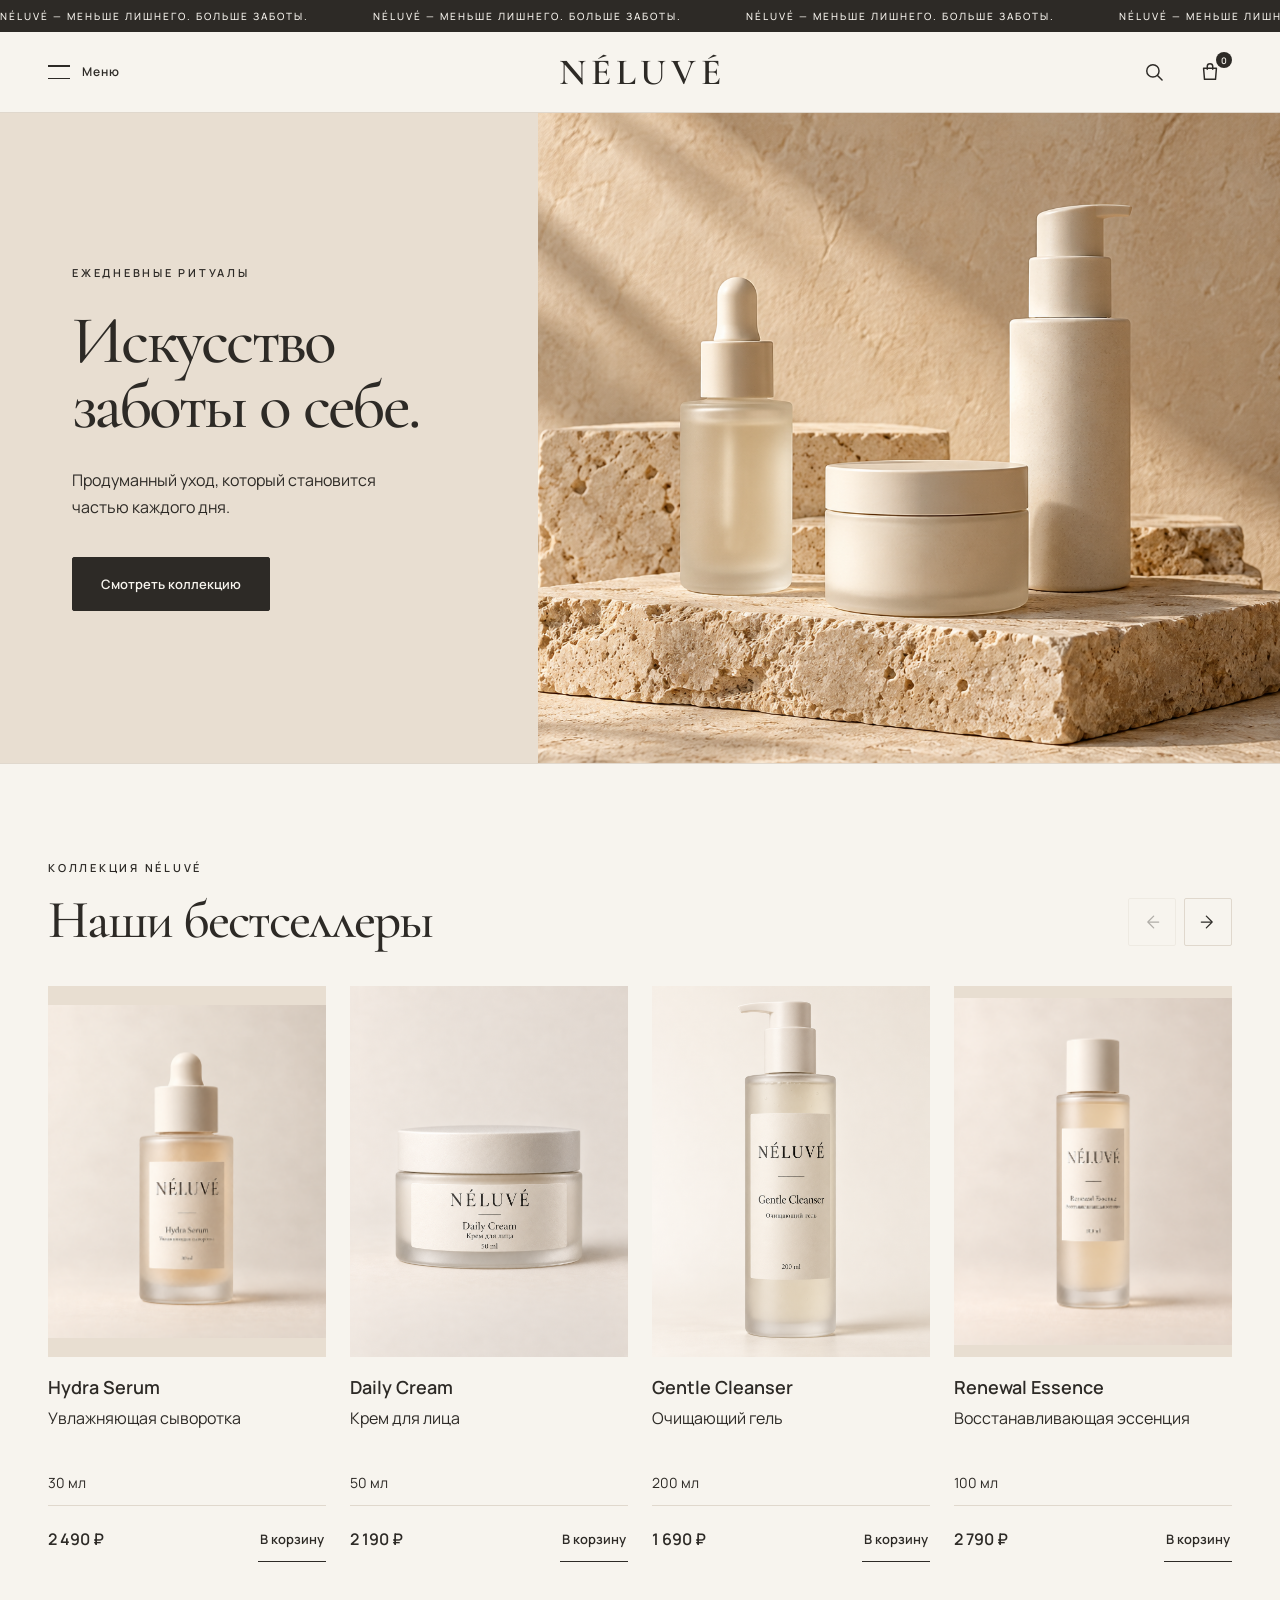
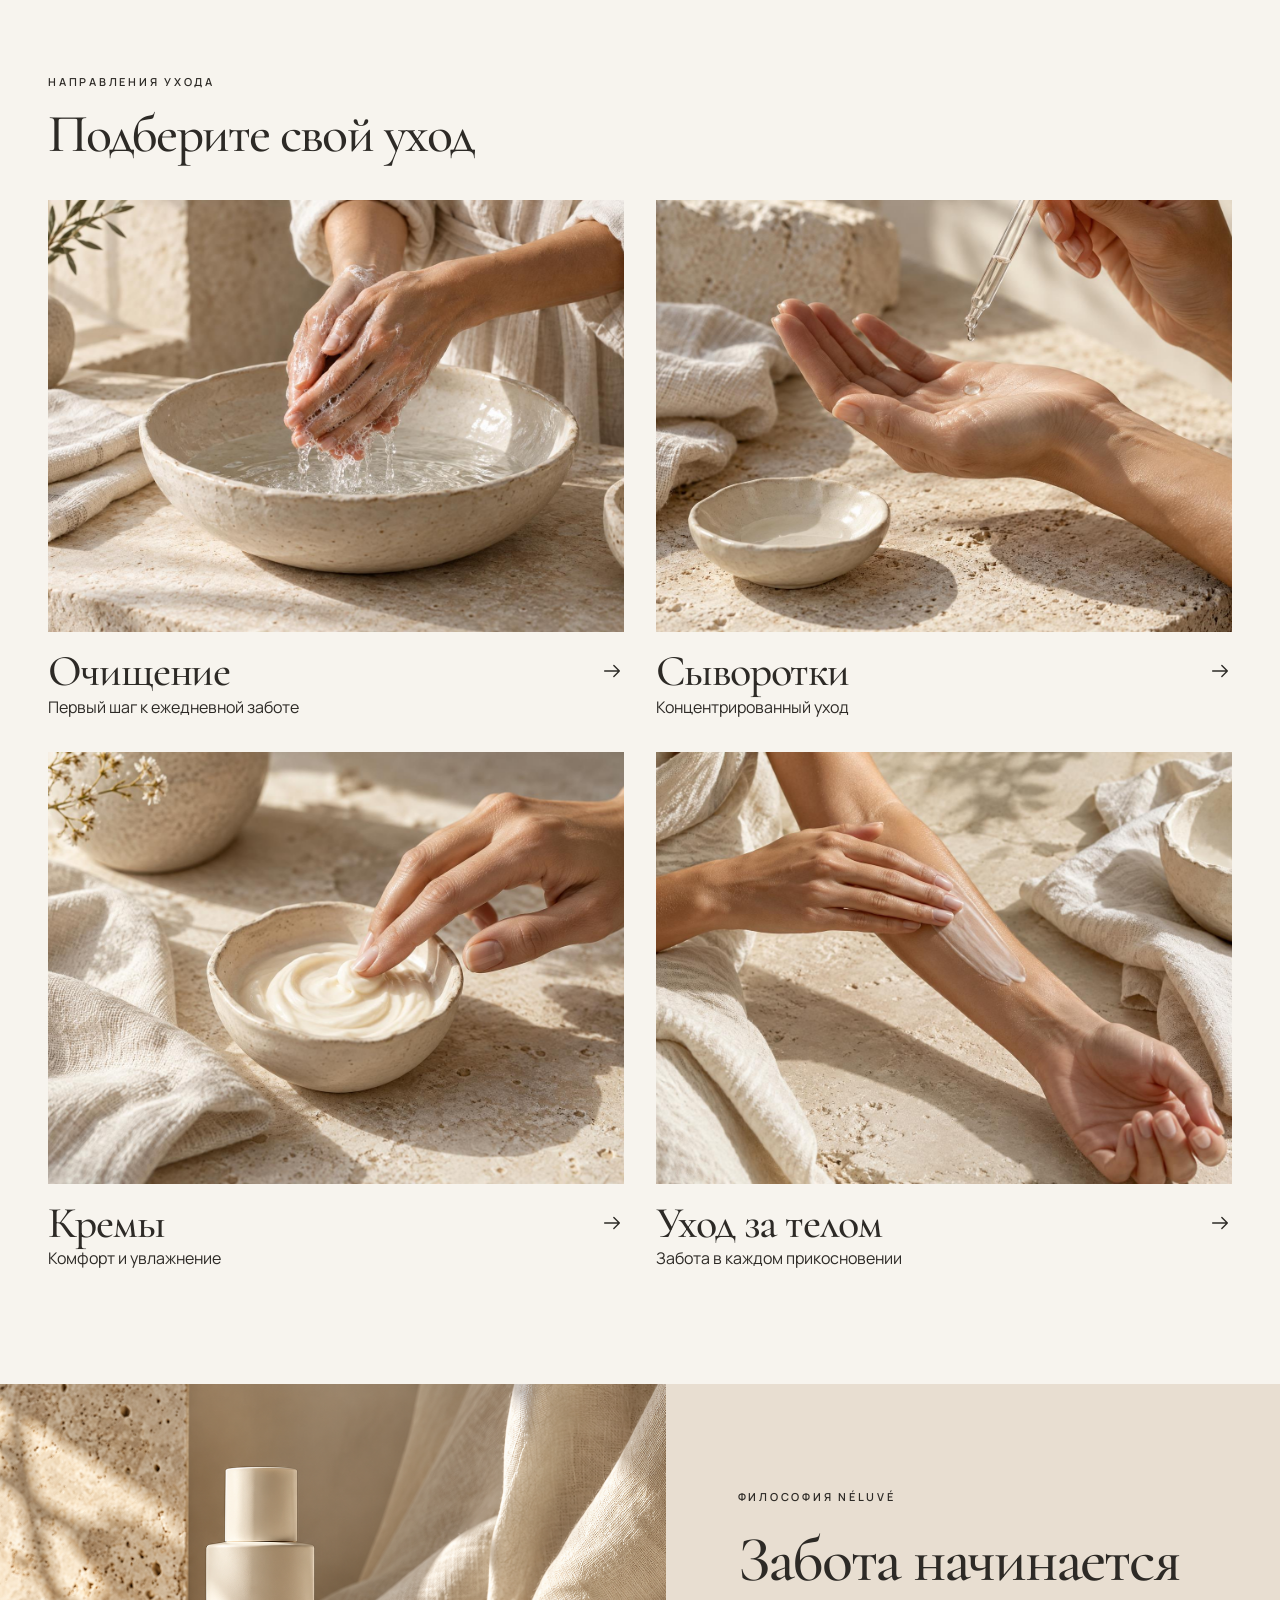
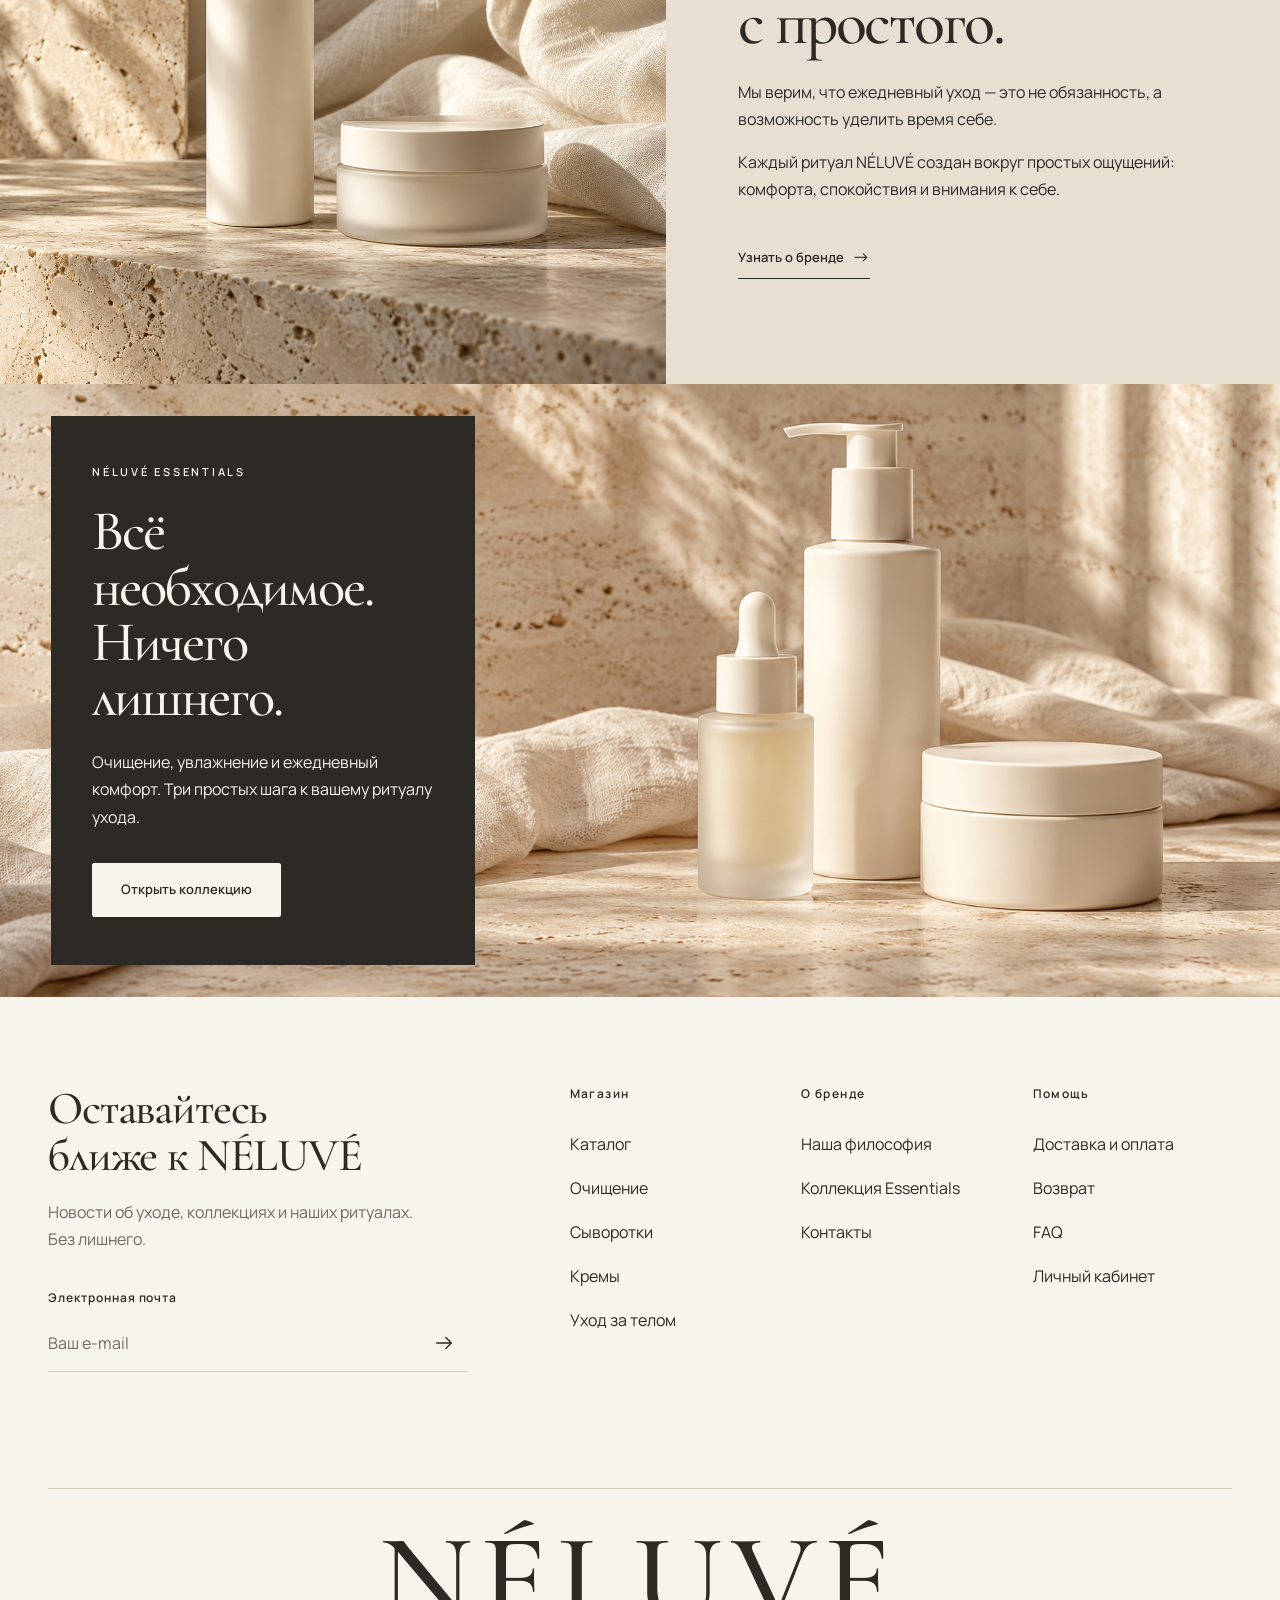
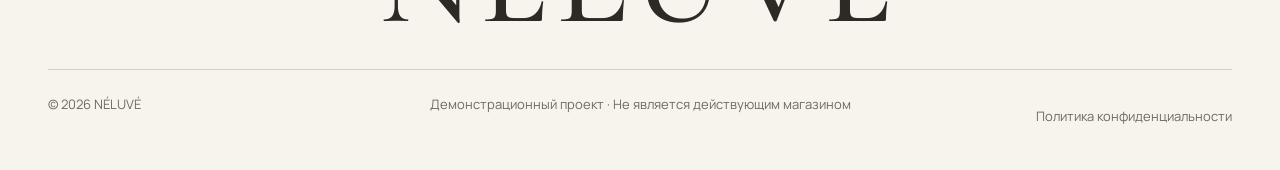
==== index.html @ e054646c "Add files via upload" ====
<!doctype html>
<html lang="ru">
<head>
  <meta charset="utf-8">
  <meta name="viewport" content="width=device-width, initial-scale=1">
  <meta name="theme-color" content="#F7F4EE">
  <meta name="description" content="NÉLUVÉ — продуманный уход для ежедневных ритуалов заботы о себе.">
  <title>NÉLUVÉ — Искусство заботы о себе</title>
  <link rel="preload" href="assets/fonts/cormorant-500.ttf" as="font" type="font/ttf" crossorigin>
  <link rel="preload" href="assets/fonts/manrope-400.ttf" as="font" type="font/ttf" crossorigin>
  <style>
    /* OD-LAYOUT-PRIMITIVES v1 — structure only: display, flex/grid, overflow, wrapping, ratio.
       Put this @layer first; product CSS outside the layer always wins. */
    @layer od-layout {
      :where(.od-stack,.od-row,.od-row-top,.od-cluster,.od-grid,.od-field,.od-stat,.od-cell,.od-tile) > :where(*) { min-width: 0; }

      /* containers */
      .od-stack   { display: flex; flex-direction: column; gap: var(--od-gap, 8px); }
      .od-row     { display: flex; align-items: center; gap: var(--od-gap, 8px); }
      .od-row-top { display: flex; align-items: flex-start; gap: var(--od-gap, 8px); }
      .od-cluster { display: flex; flex-wrap: wrap; align-items: center; gap: var(--od-gap, 8px); }
      .od-fill    { flex: 1 1 0; min-width: 0; }
      .od-fixed   { flex: none; }
      .od-grid    { display: grid; gap: var(--od-gap, 12px); grid-template-columns: repeat(var(--od-cols, 3), minmax(0, 1fr)); }

      /* stacked information: each piece is its own line — never sibling inline spans */
      .od-stat, .od-field, .od-cell { display: grid; gap: var(--od-gap, 2px); }
      :where(.od-stat,.od-field,.od-cell) > :where(*) { display: block; }
      .od-tile { display: grid; grid-template-rows: auto 1fr; }
      :where(.od-tile) > :where(*) { display: block; }

      /* media keeps its intrinsic ratio by default; never a distorted or cropped
         cover by accident. height:auto lets the ratio win over an <img height="…">
         attribute. Cropping to a uniform box is an explicit opt-in: set --od-ratio
         AND add .od-media-cover together (per the core rule, only where a crop is
         deliberate — tile thumbs, decorative fills — never on full-frame content). */
      .od-media { display: block; width: 100%; height: auto; aspect-ratio: var(--od-ratio, auto); }
      .od-media-cover { object-fit: cover; }

      /* data text only — authored copy is rewritten to its budget instead */
      .od-truncate { display: block; max-width: 100%; overflow: hidden; white-space: nowrap; text-overflow: ellipsis; }
      .od-clamp-2, .od-clamp-3 { display: -webkit-box; -webkit-box-orient: vertical; overflow: hidden; overflow-wrap: anywhere; }
      .od-clamp-2 { -webkit-line-clamp: 2; }
      .od-clamp-3 { -webkit-line-clamp: 3; }
      .od-lines-2 { min-height: calc(2 * 1.4em); }
      .od-nowrap  { white-space: nowrap; }
      .od-keep    { word-break: keep-all; overflow-wrap: anywhere; }

      /* screen skeleton (optional): bars take their own space, the middle scrolls */
      .od-screen { display: grid; grid-template-rows: auto minmax(0, 1fr) auto; height: 100%; }
      .od-scroll { overflow-y: auto; overscroll-behavior: contain; min-height: 0; }

      /* horizontal rail: the next item peeks at the edge */
      .od-rail { display: flex; gap: var(--od-gap, 8px); overflow-x: auto; scroll-snap-type: x proximity; scrollbar-width: none;
                 padding-inline: var(--od-rail-pad, 16px); scroll-padding-inline: var(--od-rail-pad, 16px); }
      .od-rail::-webkit-scrollbar { display: none; }
      :where(.od-rail) > :where(*) { flex: none; scroll-snap-align: start; }
      :where(.od-rail) > :where(:last-child) { margin-inline-end: var(--od-rail-pad, 16px); }

      .od-spacer { flex: none; visibility: hidden; pointer-events: none; }
      .od-touch  { min-width: 44px; min-height: 44px; }
    }
    /* /OD-LAYOUT-PRIMITIVES v1 */
  </style>
  <link rel="stylesheet" href="styles.css">
  <script src="products.js" defer></script>
  <script src="app.js" defer></script>
</head>
<body>
  <!-- Announcement bar -->
  <div class="announcement" role="note" aria-label="NÉLUVÉ — МЕНЬШЕ ЛИШНЕГО. БОЛЬШЕ ЗАБОТЫ.">
    <div class="announcement__track" aria-hidden="true">
      <div class="announcement__group">
        <span>NÉLUVÉ — МЕНЬШЕ ЛИШНЕГО. БОЛЬШЕ ЗАБОТЫ.</span>
        <span>NÉLUVÉ — МЕНЬШЕ ЛИШНЕГО. БОЛЬШЕ ЗАБОТЫ.</span>
        <span>NÉLUVÉ — МЕНЬШЕ ЛИШНЕГО. БОЛЬШЕ ЗАБОТЫ.</span>
        <span>NÉLUVÉ — МЕНЬШЕ ЛИШНЕГО. БОЛЬШЕ ЗАБОТЫ.</span>
        <span>NÉLUVÉ — МЕНЬШЕ ЛИШНЕГО. БОЛЬШЕ ЗАБОТЫ.</span>
      </div>
      <div class="announcement__group">
        <span>NÉLUVÉ — МЕНЬШЕ ЛИШНЕГО. БОЛЬШЕ ЗАБОТЫ.</span>
        <span>NÉLUVÉ — МЕНЬШЕ ЛИШНЕГО. БОЛЬШЕ ЗАБОТЫ.</span>
        <span>NÉLUVÉ — МЕНЬШЕ ЛИШНЕГО. БОЛЬШЕ ЗАБОТЫ.</span>
        <span>NÉLUVÉ — МЕНЬШЕ ЛИШНЕГО. БОЛЬШЕ ЗАБОТЫ.</span>
        <span>NÉLUVÉ — МЕНЬШЕ ЛИШНЕГО. БОЛЬШЕ ЗАБОТЫ.</span>
      </div>
    </div>
  </div>

  <!-- Separate sticky header -->
  <header class="site-header" id="site-header">
    <div class="site-header__inner">
      <div class="site-header__left">
        <button class="icon-button menu-trigger od-touch" id="menu-button" type="button" aria-label="Открыть меню" aria-expanded="false" aria-controls="menu-drawer">
          <span class="menu-trigger__lines" aria-hidden="true"></span>
          <span class="menu-trigger__label">Меню</span>
        </button>
      </div>
      <a class="wordmark" href="#top" aria-label="NÉLUVÉ — на главную">NÉLUVÉ</a>
      <div class="site-header__right">
        <button class="icon-button od-touch" id="search-button" type="button" aria-label="Открыть поиск" aria-expanded="false" aria-controls="search-panel">
          <svg viewBox="0 0 24 24" aria-hidden="true"><circle cx="10.8" cy="10.8" r="6.7"></circle><path d="m15.8 15.8 5 5"></path></svg>
        </button>
        <button class="icon-button od-touch" id="cart-button" type="button" aria-label="Корзина, 0 товаров">
          <svg viewBox="0 0 24 24" aria-hidden="true"><path d="M5 8h14l-1 12H6L5 8Z"></path><path d="M9 9V6a3 3 0 0 1 6 0v3"></path></svg>
          <span class="cart-count" aria-hidden="true">0</span>
        </button>
      </div>
    </div>

    <!-- Search input state -->
    <div class="search-panel" id="search-panel" hidden>
      <div class="search-panel__inner">
        <div class="search-panel__top">
          <label class="search-panel__label" for="search-input">Поиск по уходу</label>
          <button class="icon-button od-touch" id="search-close" type="button" aria-label="Закрыть поиск">
            <svg viewBox="0 0 24 24" aria-hidden="true"><path d="M5 5 19 19M19 5 5 19"></path></svg>
          </button>
        </div>
        <form class="search-panel__form" id="search-form" role="search">
          <input class="search-panel__input" id="search-input" name="s" type="search" autocomplete="off" placeholder="Например, сыворотка">
          <button class="search-panel__submit" type="submit">Искать</button>
        </form>
        <p class="search-panel__feedback" id="search-feedback" role="status" aria-live="polite"></p>
      </div>
    </div>
  </header>

  <!-- Slide-in navigation drawer -->
  <div class="drawer-backdrop" id="drawer-backdrop" hidden></div>
  <aside class="drawer" id="menu-drawer" role="dialog" aria-modal="true" aria-label="Меню NÉLUVÉ" hidden>
    <div class="drawer__top">
      <span class="drawer__caption">Меню</span>
      <button class="icon-button od-touch" id="drawer-close" type="button" aria-label="Закрыть меню">
        <svg viewBox="0 0 24 24" aria-hidden="true"><path d="M5 5 19 19M19 5 5 19"></path></svg>
      </button>
    </div>
    <div class="drawer__body">
      <nav class="drawer__primary" aria-label="Основная навигация">
        <details class="drawer__group" open>
          <summary class="drawer__summary">Каталог
            <svg class="drawer__chevron" viewBox="0 0 24 24" aria-hidden="true"><path d="m5 9 7 7 7-7"></path></svg>
          </summary>
          <div class="drawer__categories">
            <a class="drawer__category" href="shop.html?category=cleansing">Очищение</a>
            <a class="drawer__category" href="shop.html?category=serums">Сыворотки</a>
            <a class="drawer__category" href="shop.html?category=creams">Кремы</a>
            <a class="drawer__category" href="shop.html?category=body">Уход за телом</a>
          </div>
        </details>
        <a class="drawer__main-link" href="about.html">О бренде</a>
      </nav>
      <nav class="drawer__secondary" aria-label="Дополнительная навигация">
        <a href="delivery.html">Доставка и оплата</a>
        <a href="contact.html">Контакты</a>
        <a href="account/" data-future-link data-note="Личный кабинет появится в следующей версии сайта.">Личный кабинет</a>
      </nav>
    </div>
    <div class="drawer__footer" aria-hidden="true">NÉLUVÉ</div>
  </aside>

  <!-- The existing hero stays first; the carousel follows it. -->
  <main id="top">
    <section class="hero" aria-labelledby="hero-title">
      <div class="hero__copy">
        <div class="hero__content">
          <p class="hero__eyebrow">ЕЖЕДНЕВНЫЕ РИТУАЛЫ</p>
          <h1 class="hero__title" id="hero-title">Искусство заботы о себе.</h1>
          <p class="hero__description">Продуманный уход, который становится частью каждого дня.</p>
          <div class="hero__action">
            <a class="button-primary" href="shop.html">Смотреть коллекцию</a>
          </div>
        </div>
      </div>
      <div class="hero__media" role="img" aria-label="Минималистичные флаконы и баночка средств ухода на травертине при мягком дневном свете"></div>
    </section>

    <section class="bestsellers" aria-labelledby="bestsellers-title">
      <div class="bestsellers__inner">
        <div class="bestsellers__header">
          <div>
            <p class="bestsellers__eyebrow">КОЛЛЕКЦИЯ NÉLUVÉ</p>
            <h2 class="bestsellers__title" id="bestsellers-title">Наши бестселлеры</h2>
          </div>
          <div class="bestsellers__controls" role="group" aria-label="Управление каруселью товаров">
            <button class="bestsellers__arrow" id="bestsellers-prev" type="button" aria-label="Предыдущие товары" disabled>
              <svg viewBox="0 0 24 24" aria-hidden="true"><path d="m14 5-7 7 7 7"></path><path d="M8 12h12"></path></svg>
            </button>
            <button class="bestsellers__arrow" id="bestsellers-next" type="button" aria-label="Следующие товары">
              <svg viewBox="0 0 24 24" aria-hidden="true"><path d="m10 5 7 7-7 7"></path><path d="M16 12H4"></path></svg>
            </button>
          </div>
        </div>
        <div class="bestsellers__track od-rail" id="bestsellers-track" role="region" aria-roledescription="карусель" aria-label="Бестселлеры NÉLUVÉ" tabindex="0"></div>
        <p class="bestsellers__counter" id="bestsellers-counter" role="status" aria-live="polite" aria-atomic="true" aria-label="Товар 1 из 6"><span id="bestsellers-current">01</span><span aria-hidden="true">/</span><span id="bestsellers-total">06</span></p>
        <p class="visually-hidden" id="cart-feedback" role="status" aria-live="polite"></p>
      </div>
    </section>

    <section class="shop-categories" aria-labelledby="shop-categories-title">
      <div class="shop-categories__inner">
        <p class="shop-categories__eyebrow">НАПРАВЛЕНИЯ УХОДА</p>
        <h2 class="shop-categories__title" id="shop-categories-title">Подберите свой уход</h2>
        <div class="shop-categories__grid">
          <a class="category-card od-tile" href="shop.html?category=cleansing">
            <span class="category-card__media">
              <img class="category-card__image od-media od-media-cover" src="assets/category-cleansing.jpg" alt="Руки очищают кожу над керамической чашей с водой" width="1536" height="1024" loading="lazy" decoding="async">
            </span>
            <span class="category-card__body">
              <span class="category-card__heading">
                <span class="category-card__name">Очищение</span>
                <span class="category-card__arrow" aria-hidden="true">
                  <svg viewBox="0 0 24 24" focusable="false"><path d="M4 12h16m-6-6 6 6-6 6"></path></svg>
                </span>
              </span>
              <span class="category-card__description">Первый шаг к ежедневной заботе</span>
            </span>
          </a>
          <a class="category-card od-tile" href="shop.html?category=serums">
            <span class="category-card__media">
              <img class="category-card__image od-media od-media-cover" src="assets/category-serums.jpg" alt="Капля сыворотки из пипетки над ладонью" width="1536" height="1024" loading="lazy" decoding="async">
            </span>
            <span class="category-card__body">
              <span class="category-card__heading">
                <span class="category-card__name">Сыворотки</span>
                <span class="category-card__arrow" aria-hidden="true">
                  <svg viewBox="0 0 24 24" focusable="false"><path d="M4 12h16m-6-6 6 6-6 6"></path></svg>
                </span>
              </span>
              <span class="category-card__description">Концентрированный уход</span>
            </span>
          </a>
          <a class="category-card od-tile" href="shop.html?category=creams">
            <span class="category-card__media">
              <img class="category-card__image od-media od-media-cover" src="assets/category-creams.jpg" alt="Крем в керамической чаше и рука, касающаяся его поверхности" width="1536" height="1024" loading="lazy" decoding="async">
            </span>
            <span class="category-card__body">
              <span class="category-card__heading">
                <span class="category-card__name">Кремы</span>
                <span class="category-card__arrow" aria-hidden="true">
                  <svg viewBox="0 0 24 24" focusable="false"><path d="M4 12h16m-6-6 6 6-6 6"></path></svg>
                </span>
              </span>
              <span class="category-card__description">Комфорт и увлажнение</span>
            </span>
          </a>
          <a class="category-card od-tile" href="shop.html?category=body">
            <span class="category-card__media">
              <img class="category-card__image od-media od-media-cover" src="assets/category-body.jpg" alt="Крем распределяют по коже предплечья" width="1536" height="1024" loading="lazy" decoding="async">
            </span>
            <span class="category-card__body">
              <span class="category-card__heading">
                <span class="category-card__name">Уход за телом</span>
                <span class="category-card__arrow" aria-hidden="true">
                  <svg viewBox="0 0 24 24" focusable="false"><path d="M4 12h16m-6-6 6 6-6 6"></path></svg>
                </span>
              </span>
              <span class="category-card__description">Забота в каждом прикосновении</span>
            </span>
          </a>
        </div>
      </div>
    </section>

    <section class="brand-philosophy" aria-labelledby="brand-philosophy-title">
      <div class="brand-philosophy__media">
        <img class="brand-philosophy__image" src="assets/brand-philosophy.png" alt="Лаконичные средства ухода на травертине рядом с мягкими складками льна" width="1402" height="1122" loading="lazy" decoding="async">
      </div>
      <div class="brand-philosophy__panel">
        <div class="brand-philosophy__content">
          <p class="brand-philosophy__eyebrow">ФИЛОСОФИЯ NÉLUVÉ</p>
          <h2 class="brand-philosophy__title" id="brand-philosophy-title">Забота начинается с простого.</h2>
          <p class="brand-philosophy__text">Мы верим, что ежедневный уход — это не обязанность, а возможность уделить время себе.</p>
          <p class="brand-philosophy__text">Каждый ритуал NÉLUVÉ создан вокруг простых ощущений: комфорта, спокойствия и внимания к себе.</p>
          <a class="brand-philosophy__link" href="about.html">
            <span>Узнать о бренде</span><span class="brand-philosophy__arrow" aria-hidden="true">→</span>
          </a>
        </div>
      </div>
    </section>

    <section class="essentials" aria-labelledby="essentials-title">
      <img class="essentials__image" src="assets/neluve-essentials.png" alt="Сыворотка, очищающее средство и крем на травертине рядом с мягким льном" width="1916" height="821" loading="lazy" decoding="async">
      <div class="essentials__panel">
        <div class="essentials__content">
          <p class="essentials__eyebrow">NÉLUVÉ ESSENTIALS</p>
          <h2 class="essentials__title" id="essentials-title">Всё необходимое. Ничего лишнего.</h2>
          <p class="essentials__description">Очищение, увлажнение и ежедневный комфорт. Три простых шага к вашему ритуалу ухода.</p>
          <div class="essentials__action">
            <a class="button-primary essentials__cta" href="shop.html">Открыть коллекцию</a>
          </div>
        </div>
      </div>
    </section>
  </main>

  <footer class="site-footer" aria-label="Подвал сайта">
    <div class="site-footer__inner">
      <div class="site-footer__top">
        <section class="site-footer__newsletter" aria-labelledby="footer-newsletter-title">
          <h2 class="site-footer__heading" id="footer-newsletter-title">Оставайтесь ближе к NÉLUVÉ</h2>
          <p class="site-footer__description">Новости об уходе, коллекциях и наших ритуалах. Без лишнего.</p>
          <form class="site-footer__form" id="newsletter-form" novalidate>
            <label class="site-footer__label" for="newsletter-email">Электронная почта</label>
            <div class="site-footer__field">
              <input class="site-footer__input" id="newsletter-email" type="email" inputmode="email" autocomplete="email" placeholder="Ваш e-mail" aria-describedby="newsletter-status" required>
              <button class="site-footer__submit" type="submit" aria-label="Отправить адрес для подписки">
                <svg viewBox="0 0 24 24" aria-hidden="true" focusable="false"><path d="M4 12h16m-6-6 6 6-6 6"></path></svg>
              </button>
            </div>
            <p class="site-footer__status" id="newsletter-status" role="status" aria-live="polite"></p>
          </form>
        </section>

        <nav class="site-footer__navigation" aria-label="Навигация в подвале">
          <div class="site-footer__nav-group">
            <h3 class="site-footer__nav-title">Магазин</h3>
            <ul class="site-footer__links">
              <li><a href="shop.html">Каталог</a></li>
              <li><a href="shop.html?category=cleansing">Очищение</a></li>
              <li><a href="shop.html?category=serums">Сыворотки</a></li>
              <li><a href="shop.html?category=creams">Кремы</a></li>
              <li><a href="shop.html?category=body">Уход за телом</a></li>
            </ul>
          </div>
          <div class="site-footer__nav-group">
            <h3 class="site-footer__nav-title">О бренде</h3>
            <ul class="site-footer__links">
              <li><a href="about.html#philosophy">Наша философия</a></li>
              <li><a href="shop.html">Коллекция Essentials</a></li>
              <li><a href="contact.html">Контакты</a></li>
            </ul>
          </div>
          <div class="site-footer__nav-group">
            <h3 class="site-footer__nav-title">Помощь</h3>
            <ul class="site-footer__links">
              <li><a href="delivery.html">Доставка и оплата</a></li>
              <li><a href="returns.html">Возврат</a></li>
              <li><a href="faq.html">FAQ</a></li>
              <li><a href="#" data-future-link>Личный кабинет</a></li>
            </ul>
          </div>
        </nav>
      </div>

      <div class="site-footer__brand"><span class="site-footer__wordmark">NÉLUVÉ</span></div>

      <div class="site-footer__bottom">
        <p>© 2026 NÉLUVÉ</p>
        <p class="site-footer__legal">Демонстрационный проект · Не является действующим магазином</p>
        <a class="site-footer__policy" href="#" data-future-link data-note="Политика конфиденциальности будет доступна при запуске магазина.">Политика конфиденциальности</a>
      </div>
    </div>
  </footer>

  <template id="product-card-template">
    <article class="product-card od-tile">
      <a class="product-card__image-link" href=""><img class="product-card__image od-media" alt="" width="1086" height="1448" loading="lazy" decoding="async"></a>
      <div class="product-card__body">
        <h3 class="product-card__name"><a class="product-card__name-link" href=""></a></h3>
        <p class="product-card__description"></p>
        <p class="product-card__volume"></p>
        <div class="product-card__purchase">
          <span class="product-card__price od-nowrap"></span>
          <button class="product-card__add" type="button">В корзину</button>
        </div>
      </div>
    </article>
  </template>

  <div class="prototype-note" id="prototype-note" role="status" aria-live="polite" hidden></div>
</body>
</html>
---- styles.css ----
@font-face {
  font-family: "Cormorant Garamond";
  src: url("assets/fonts/cormorant-500.ttf") format("truetype");
  font-style: normal;
  font-weight: 500;
  font-display: swap;
}
@font-face {
  font-family: "Cormorant Garamond";
  src: url("assets/fonts/cormorant-600.ttf") format("truetype");
  font-style: normal;
  font-weight: 600;
  font-display: swap;
}
@font-face {
  font-family: Manrope;
  src: url("assets/fonts/manrope-400.ttf") format("truetype");
  font-style: normal;
  font-weight: 400;
  font-display: swap;
}
@font-face {
  font-family: Manrope;
  src: url("assets/fonts/manrope-500.ttf") format("truetype");
  font-style: normal;
  font-weight: 500;
  font-display: swap;
}
@font-face {
  font-family: Manrope;
  src: url("assets/fonts/manrope-600.ttf") format("truetype");
  font-style: normal;
  font-weight: 600;
  font-display: swap;
}

:root {
  color-scheme: light;
  --color-ivory: #f7f4ee;
  --color-linen: #e8ded1;
  --color-sand: #c3b4a4;
  --color-sage: #8c9485;
  --color-ink: #2d2a26;
  --color-border: #e0d8cd;
  --font-display: "Cormorant Garamond", Georgia, serif;
  --font-body: Manrope, system-ui, sans-serif;
  --space-1: 4px;
  --space-2: 8px;
  --space-3: 12px;
  --space-4: 16px;
  --space-5: 20px;
  --space-6: 24px;
  --space-8: 32px;
  --space-10: 40px;
  --space-12: 48px;
  --space-16: 64px;
  --space-18: 72px;
  --motion-fast: 180ms;
  --motion-drawer: 300ms;
  --hero-image-desktop: url("assets/neluve-hero.png");
  --hero-image-mobile: url("assets/neluve-hero.png");
}

* { box-sizing: border-box; }
html { scroll-behavior: smooth; }
body {
  margin: 0;
  min-width: 320px;
  background: var(--color-ivory);
  color: var(--color-ink);
  font: 400 16px/1.6 var(--font-body);
  -webkit-font-smoothing: antialiased;
}
body.menu-open { overflow: hidden; }
button, input { font: inherit; }
button { cursor: pointer; }
a { color: inherit; }
button:focus-visible, a:focus-visible, input:focus-visible, summary:focus-visible {
  outline: 2px solid var(--color-ink);
  outline-offset: 3px;
}
[hidden] { display: none !important; }

/* Announcement bar */
.announcement {
  height: 32px;
  display: flex;
  align-items: center;
  overflow: hidden;
  background: var(--color-ink);
  color: var(--color-ivory);
}
.announcement__track {
  display: flex;
  flex: none;
  width: max-content;
  animation: marquee 38s linear infinite;
}
.announcement__group {
  display: flex;
  flex: none;
  align-items: center;
}
.announcement__group span {
  flex: none;
  padding-right: 64px;
  white-space: nowrap;
  font-size: 10px;
  font-weight: 500;
  letter-spacing: .2em;
  line-height: 1;
}
.announcement:hover .announcement__track { animation-play-state: paused; }
@keyframes marquee { to { transform: translateX(-50%); } }

/* Header and search */
.site-header {
  position: sticky;
  top: 0;
  z-index: 30;
  background: var(--color-ivory);
  border-bottom: 1px solid var(--color-border);
}
.site-header__inner {
  height: 80px;
  padding-inline: 48px;
  display: grid;
  grid-template-columns: minmax(0, 1fr) auto minmax(0, 1fr);
  align-items: center;
}
.site-header__left, .site-header__right {
  display: flex;
  align-items: center;
}
.site-header__right { justify-content: flex-end; gap: 12px; }
.icon-button {
  width: 44px;
  height: 44px;
  flex: none;
  display: inline-grid;
  place-items: center;
  position: relative;
  border: 0;
  padding: 0;
  background: transparent;
  color: var(--color-ink);
  transition: opacity var(--motion-fast) ease;
}
.icon-button svg { display: block; width: 22px; height: 22px; fill: none; stroke: currentColor; stroke-width: 1.6; stroke-linecap: round; stroke-linejoin: round; }
.menu-trigger { width: auto; min-width: 44px; gap: 12px; display: inline-flex; align-items: center; }
.menu-trigger__lines { width: 22px; height: 14px; display: grid; align-content: space-between; }
.menu-trigger__lines::before, .menu-trigger__lines::after { content: ""; display: block; width: 22px; height: 1.5px; background: currentColor; }
.menu-trigger__label {
  display: block;
  font-size: 12px;
  font-weight: 600;
  letter-spacing: .08em;
}
.wordmark {
  display: block;
  text-decoration: none;
  white-space: nowrap;
  font: 600 37px/1 var(--font-display);
  letter-spacing: .13em;
  padding-left: .13em;
}
.cart-count {
  position: absolute;
  top: 2px;
  right: 0;
  display: grid;
  place-items: center;
  min-width: 16px;
  height: 16px;
  padding-inline: 2px;
  border-radius: 50%;
  background: var(--color-ink);
  color: var(--color-ivory);
  font-size: 9px;
  font-weight: 600;
  line-height: 1;
}
.search-panel {
  position: absolute;
  top: 100%;
  left: 0;
  width: 100%;
  background: var(--color-ivory);
  border-bottom: 1px solid var(--color-border);
}
.search-panel__inner { max-width: 900px; margin: 0 auto; padding: 28px 48px 32px; }
.search-panel__top { display: flex; justify-content: space-between; align-items: center; gap: 16px; }
.search-panel__label { display: block; font-size: 13px; font-weight: 600; letter-spacing: .06em; }
.search-panel__form { display: flex; align-items: stretch; gap: 16px; margin-top: 12px; }
.search-panel__input {
  flex: 1 1 auto;
  min-width: 0;
  border: 0;
  border-bottom: 1px solid var(--color-ink);
  border-radius: 0;
  padding: 8px 0;
  background: transparent;
  color: var(--color-ink);
  font-size: 18px;
}
.search-panel__input::placeholder { color: #71695f; opacity: 1; }
.search-panel__submit { border: 0; border-bottom: 1px solid var(--color-ink); padding: 8px 0; background: transparent; color: var(--color-ink); font-size: 13px; font-weight: 600; }
.search-panel__feedback { min-height: 24px; margin: 12px 0 0; font-size: 13px; }

/* Drawer */
.drawer-backdrop {
  position: fixed;
  inset: 0;
  z-index: 50;
  background: rgba(27, 25, 22, .52);
  opacity: 0;
  transition: opacity var(--motion-drawer) ease;
}
.drawer-backdrop.is-open { opacity: 1; }
.drawer {
  position: fixed;
  inset: 0 auto 0 0;
  z-index: 51;
  width: min(440px, calc(100vw - 24px));
  height: 100vh;
  height: 100dvh;
  display: flex;
  flex-direction: column;
  padding: 32px 48px 40px;
  background: var(--color-ivory);
  transform: translateX(-100%);
  transition: transform var(--motion-drawer) cubic-bezier(.22, 1, .36, 1);
}
.drawer.is-open { transform: translateX(0); }
.drawer__top { display: flex; align-items: center; justify-content: space-between; gap: 16px; }
.drawer__caption { font-size: 11px; font-weight: 600; letter-spacing: .18em; text-transform: uppercase; }
.drawer__body { flex: 1; min-height: 0; overflow-y: auto; padding-top: 44px; scrollbar-width: thin; }
.drawer__primary { display: grid; gap: 14px; }
.drawer__group { border: 0; }
.drawer__summary, .drawer__main-link {
  width: 100%;
  display: flex;
  align-items: center;
  min-height: 44px;
  justify-content: space-between;
  gap: 16px;
  color: var(--color-ink);
  text-decoration: none;
  font: 500 46px/1.02 var(--font-display);
  letter-spacing: -.025em;
}
.drawer__summary { cursor: pointer; list-style: none; }
.drawer__summary::-webkit-details-marker { display: none; }
.drawer__chevron { width: 18px; height: 18px; flex: none; fill: none; stroke: currentColor; stroke-width: 1.4; transition: transform var(--motion-fast) ease; }
.drawer__group[open] .drawer__chevron { transform: rotate(180deg); }
.drawer__categories { display: grid; gap: 0; padding: 16px 0 8px 24px; }
.drawer__category { display: flex; align-items: center; min-height: 44px; color: var(--color-ink); text-decoration: none; font: 500 30px/1.16 var(--font-display); }
.drawer__secondary { display: grid; gap: 0; margin-top: 44px; padding-top: 28px; border-top: 1px solid var(--color-border); }
.drawer__secondary a { display: flex; align-items: center; min-height: 44px; width: fit-content; color: var(--color-ink); text-decoration: none; font-size: 13px; font-weight: 500; }
.drawer__footer { padding-top: 28px; font: 500 28px/1 var(--font-display); letter-spacing: .1em; }

/* Hero */
.hero {
  min-height: 650px;
  display: grid;
  grid-template-columns: minmax(0, 42fr) minmax(0, 58fr);
}
.hero__copy {
  min-width: 0;
  min-height: 650px;
  display: flex;
  align-items: center;
  padding: 72px;
  background: var(--color-linen);
}
.hero__content { width: 100%; max-width: 460px; }
.hero__eyebrow { margin: 0 0 28px; font-size: 11px; font-weight: 600; letter-spacing: .25em; line-height: 1.5; }
.hero__title { margin: 0; font: 500 clamp(64px, 5.28vw, 80px)/.96 var(--font-display); letter-spacing: -.04em; text-wrap: balance; }
.hero__description { max-width: 360px; margin: 28px 0 0; font-size: 16px; line-height: 1.7; }
.hero__action { margin-top: 36px; }
.button-primary {
  min-height: 54px;
  display: inline-flex;
  align-items: center;
  justify-content: center;
  padding: 0 28px;
  border: 1px solid var(--color-ink);
  border-radius: 2px;
  background: var(--color-ink);
  color: var(--color-ivory);
  text-decoration: none;
  font-size: 13px;
  font-weight: 600;
  white-space: nowrap;
  transition: background var(--motion-fast) ease, border-color var(--motion-fast) ease;
}
.hero__media {
  min-width: 0;
  min-height: 650px;
  background-color: #d6c5af;
  background-image: var(--hero-image-desktop);
  background-size: cover;
  background-position: 51% 50%;
}
.prototype-note {
  position: fixed;
  right: 24px;
  bottom: 24px;
  z-index: 70;
  max-width: min(360px, calc(100vw - 48px));
  padding: 16px 20px;
  border-radius: 2px;
  background: var(--color-ink);
  color: var(--color-ivory);
  font-size: 13px;
  line-height: 1.5;
}

@media (hover: hover) {
  .icon-button:hover { opacity: .66; }
  .drawer__summary:hover, .drawer__main-link:hover, .drawer__category:hover, .drawer__secondary a:hover { color: #575148; }
  .button-primary:hover { background: #48433d; border-color: #48433d; }
  .search-panel__submit:hover { border-bottom-color: var(--color-sage); }
}

@media (max-width: 1023px) {
  .site-header__inner { padding-inline: 28px; }
  .hero { grid-template-columns: minmax(0, 46fr) minmax(0, 54fr); }
  .hero__copy, .hero__media { min-height: 600px; }
  .hero__copy { padding: 48px 36px; }
  .hero__title { font-size: clamp(54px, 6.5vw, 68px); }
}

@media (min-width: 701px) and (max-width: 900px) {
  .hero { min-height: 0; display: flex; flex-direction: column; }
  .hero__copy { min-height: 0; padding: 56px clamp(40px, 6vw, 64px); }
  .hero__content { max-width: 600px; }
  .hero__title { font-size: clamp(56px, 7vw, 68px); }
  .hero__description { max-width: 460px; }
  .hero__media {
    width: 100%;
    min-height: 0;
    aspect-ratio: 3 / 2;
    background-position: 50% 50%;
  }
}

@media (max-width: 700px) {
  .announcement { height: 28px; }
  .announcement__group span { padding-right: 48px; font-size: 10px; font-weight: 600; letter-spacing: .16em; }
  .site-header__inner { height: 64px; padding-inline: 20px; }
  .site-header__right { gap: 8px; }
  .menu-trigger__label { display: none; }
  .wordmark { font-size: 30px; letter-spacing: .1em; padding-left: .1em; }
  .cart-count { right: 0; }
  .search-panel__inner { padding: 20px 24px 24px; }
  .search-panel__form { gap: 12px; }
  .search-panel__input { font-size: 16px; }
  .drawer { padding: 20px 24px 32px; }
  .drawer__body { padding-top: 36px; }
  .drawer__summary, .drawer__main-link { font-size: 43px; }
  .drawer__category { font-size: 29px; }
  .drawer__secondary { margin-top: 36px; }
  .hero { display: flex; flex-direction: column; }
  .hero__copy { min-height: 0; padding: 48px 24px 48px; }
  .hero__content { max-width: 420px; }
  .hero__eyebrow { margin-bottom: 20px; font-size: 10px; }
  .hero__title { max-width: 400px; font-size: clamp(44px, 11.3vw, 52px); line-height: .98; }
  .hero__description { max-width: 330px; margin-top: 22px; line-height: 1.6; }
  .hero__action { margin-top: 28px; }
  .hero__media {
    width: 100%;
    min-height: 0;
    aspect-ratio: 390 / 400;
    background-image: var(--hero-image-mobile);
    background-position: 50% 54%;
  }
}

@media (max-width: 374px) {
  .wordmark {
    font-size: clamp(23px, calc(11.11vw - 12.55px), 29px);
    letter-spacing: .04em;
    padding-left: .04em;
  }
}

@media (max-width: 339px) {
  .site-header__inner { padding-inline: 16px; }
}

@media (prefers-reduced-motion: reduce) {
  html { scroll-behavior: auto; }
  .announcement__track { animation: none; }
  .drawer, .drawer-backdrop, .icon-button, .drawer__chevron, .button-primary { transition: none; }
}

/* Bestsellers carousel */
.bestsellers {
  overflow: hidden;
  background: var(--color-ivory);
  border-top: 1px solid var(--color-border);
}
.bestsellers__inner {
  max-width: 1536px;
  margin-inline: auto;
  padding: 96px 48px 112px;
}
.bestsellers__header {
  display: flex;
  align-items: flex-end;
  justify-content: space-between;
  gap: 32px;
  margin-bottom: 40px;
}
.bestsellers__eyebrow {
  margin: 0 0 16px;
  font-size: 11px;
  font-weight: 600;
  letter-spacing: .25em;
  line-height: 1.5;
}
.bestsellers__title {
  margin: 0;
  font: 500 clamp(48px, 4.2vw, 64px)/1 var(--font-display);
  letter-spacing: -.035em;
}
.bestsellers__controls { display: flex; flex: none; gap: 8px; }
.bestsellers__counter { display: none; }
.bestsellers__arrow {
  width: 48px;
  height: 48px;
  display: grid;
  place-items: center;
  padding: 0;
  border: 1px solid var(--color-border);
  border-radius: 2px;
  background: transparent;
  color: var(--color-ink);
  transition: opacity var(--motion-fast) ease;
}
.bestsellers__arrow svg {
  width: 20px;
  height: 20px;
  fill: none;
  stroke: currentColor;
  stroke-width: 1.5;
  stroke-linecap: round;
  stroke-linejoin: round;
}
.bestsellers__arrow:disabled { opacity: .35; cursor: not-allowed; }
.bestsellers__track {
  --carousel-gap: 24px;
  --od-gap: var(--carousel-gap);
  --od-rail-pad: 0px;
  align-items: stretch;
  scroll-snap-type: x mandatory;
  scroll-behavior: smooth;
  overscroll-behavior-x: contain;
}
.bestsellers__track:focus-visible {
  outline: 2px solid var(--color-ink);
  outline-offset: -2px;
}
.product-card {
  flex: 0 0 calc((100% - var(--space-18)) / 4);
  min-width: 0;
  color: var(--color-ink);
}
.product-card__image {
  aspect-ratio: 3 / 4;
  object-fit: contain;
  background: var(--color-linen);
  transition: transform var(--motion-fast) ease;
}
.product-card__image-link, .product-card__name-link {
  display: block;
  color: inherit;
  text-decoration: none;
}
.product-card__image-link:focus-visible, .product-card__name-link:focus-visible {
  outline: 2px solid var(--color-ink);
  outline-offset: 3px;
}
.product-card__body {
  display: flex;
  flex-direction: column;
  padding-top: 18px;
}
.product-card__name {
  margin: 0;
  font: 600 18px/1.4 var(--font-body);
}
.product-card__description {
  min-height: 48px;
  margin: 6px 0 0;
  font-size: 16px;
  line-height: 1.5;
}
.product-card__volume {
  margin: 18px 0 0;
  font-size: 14px;
  line-height: 1.5;
}
.product-card__purchase {
  display: flex;
  align-items: center;
  justify-content: space-between;
  gap: 8px;
  margin-top: 12px;
  padding-top: 12px;
  border-top: 1px solid var(--color-border);
}
.product-card__price {
  display: block;
  font-size: 16px;
  font-weight: 600;
  white-space: nowrap;
}
.product-card__add {
  min-height: 44px;
  flex: none;
  display: inline-flex;
  align-items: center;
  padding: 0 2px;
  border: 0;
  border-bottom: 1px solid var(--color-ink);
  border-radius: 0;
  background: transparent;
  color: var(--color-ink);
  font-size: 13px;
  font-weight: 600;
  white-space: nowrap;
  transition: transform var(--motion-fast) ease;
}
.product-card__add.is-added { border-bottom-width: 2px; }
.visually-hidden {
  position: absolute;
  width: 1px;
  height: 1px;
  padding: 0;
  margin: -1px;
  overflow: hidden;
  clip: rect(0, 0, 0, 0);
  white-space: nowrap;
  border: 0;
}
@media (hover: hover) {
  .bestsellers__arrow:not(:disabled):hover { background: var(--color-linen); }
  .product-card:hover .product-card__image { transform: translateY(-4px); }
  .product-card__add:hover { transform: translateY(-2px); }
}
@media (min-width: 1024px) and (max-width: 1199px) {
  .product-card { flex-basis: calc((100% - var(--space-12)) / 3); }
}
@media (min-width: 701px) and (max-width: 1023px) {
  .bestsellers__inner { padding: 80px 28px 96px; }
  .bestsellers__track { --carousel-gap: 20px; }
  .product-card { flex-basis: calc((100% - var(--space-5)) / 2); }
}
@media (max-width: 700px) {
  .bestsellers__inner { padding: 64px 24px 72px; }
  .bestsellers__header { display: block; margin-bottom: 28px; }
  .bestsellers__eyebrow { font-size: 10px; margin-bottom: 12px; }
  .bestsellers__title { font-size: clamp(42px, 11vw, 52px); }
  .bestsellers__controls { justify-content: flex-end; margin-top: 24px; }
  .bestsellers__track { --carousel-gap: 16px; }
  .product-card { flex-basis: calc(83.333vw - 53.333px); }
  .product-card__body { padding-top: 16px; }
}
@media (max-width: 600px) {
  .bestsellers__inner {
    display: grid;
    grid-template-columns: minmax(0, 1fr) auto;
    grid-template-areas: "intro intro" "track track" "counter controls";
    padding: 64px 20px 72px;
  }
  .bestsellers__header { display: contents; }
  .bestsellers__header > div:first-child {
    grid-area: intro;
    min-width: 0;
    margin-bottom: 24px;
  }
  .bestsellers__track {
    grid-area: track;
    min-width: 0;
    --carousel-gap: 14px;
  }
  .bestsellers__counter {
    grid-area: counter;
    display: flex;
    align-items: center;
    gap: 6px;
    margin: 20px 0 0;
    color: var(--color-ink);
    font-size: 13px;
    font-weight: 600;
    letter-spacing: .08em;
    line-height: 1;
    opacity: .72;
  }
  .bestsellers__controls {
    grid-area: controls;
    margin: 20px 0 0;
    justify-content: flex-end;
  }
  .product-card { flex-basis: 100%; }
  .product-card__body { display: block; padding-top: 16px; }
  .product-card__name { margin-bottom: 4px; }
  .product-card__description {
    display: inline;
    min-height: 0;
    margin: 0;
  }
  .product-card__volume {
    display: inline;
    margin: 0;
    font-size: 16px;
    white-space: nowrap;
  }
  .product-card__volume::before { content: " · "; white-space: pre; }
  .product-card__purchase { margin-top: 12px; padding-top: 8px; }
}
@media (prefers-reduced-motion: reduce) {
  .bestsellers__track { scroll-behavior: auto; }
  .bestsellers__arrow, .product-card__image, .product-card__add { transition: none; }
}

/* Shop by category */
.shop-categories { background: var(--color-ivory); }
.shop-categories__inner {
  max-width: 1536px;
  margin-inline: auto;
  padding: 0 48px 112px;
}
.shop-categories__eyebrow {
  margin: 0 0 16px;
  font-size: 11px;
  font-weight: 600;
  letter-spacing: .25em;
  line-height: 1.5;
}
.shop-categories__title {
  margin: 0 0 40px;
  font: 500 clamp(48px, 4.2vw, 64px)/1 var(--font-display);
  letter-spacing: -.035em;
}
.shop-categories__grid {
  display: grid;
  grid-template-columns: repeat(2, minmax(0, 1fr));
  gap: 32px;
}
.category-card {
  min-width: 0;
  color: var(--color-ink);
  text-decoration: none;
}
.category-card__media {
  display: block;
  overflow: hidden;
  background: var(--color-linen);
}
.category-card__image {
  --od-ratio: 4 / 3;
  transition: transform 300ms ease-out;
}
.category-card__body { padding-top: 16px; }
.category-card__heading {
  display: flex;
  align-items: center;
  justify-content: space-between;
  gap: 16px;
}
.category-card__name {
  min-width: 0;
  margin: 0;
  font: 500 44px/1.05 var(--font-display);
  letter-spacing: -.025em;
}
.category-card__arrow {
  display: grid;
  flex: none;
  place-items: center;
  width: 24px;
  height: 24px;
}
.category-card__arrow svg {
  display: block;
  width: 22px;
  height: 22px;
  fill: none;
  stroke: currentColor;
  stroke-width: 1.5;
  stroke-linecap: round;
  stroke-linejoin: round;
}
.category-card__description {
  margin: 8px 0 0;
  font: 400 16px/1.6 var(--font-body);
}
@media (hover: hover) {
  .category-card:hover .category-card__image { transform: scale(1.025); }
}
@media (min-width: 701px) and (max-width: 1023px) {
  .shop-categories__inner { padding: 0 28px 96px; }
  .shop-categories__grid { gap: 24px; }
  .shop-categories__title { font-size: 52px; }
  .category-card__name { font-size: 38px; }
}
@media (max-width: 700px) {
  .shop-categories__inner { padding: 0 24px 80px; }
  .shop-categories__grid { grid-template-columns: minmax(0, 1fr); gap: 40px; }
  .shop-categories__eyebrow { font-size: 10px; margin-bottom: 12px; }
  .shop-categories__title { margin-bottom: 28px; font-size: clamp(42px, 11vw, 52px); }
  .category-card__image { --od-ratio: 16 / 10; }
  .category-card__name { font-size: 36px; }
}
@media (max-width: 600px) {
  .shop-categories__inner { padding-inline: 20px; }
}
@media (prefers-reduced-motion: reduce) {
  .category-card__image { transition: none; }
}

/* Brand philosophy */
.brand-philosophy {
  display: grid;
  grid-template-columns: minmax(0, 52fr) minmax(0, 48fr);
  height: 600px;
  background: var(--color-linen);
}
.brand-philosophy__media {
  min-width: 0;
  min-height: 0;
  overflow: hidden;
  background: var(--color-sand);
}
.brand-philosophy__image {
  display: block;
  width: 100%;
  height: 100%;
  object-fit: cover;
  object-position: center;
}
.brand-philosophy__panel {
  min-width: 0;
  display: flex;
  align-items: center;
  padding: var(--space-18);
  background: var(--color-linen);
}
.brand-philosophy__content { max-width: 480px; }
.brand-philosophy__eyebrow {
  margin: 0 0 var(--space-6);
  font: 600 11px/1.5 var(--font-body);
  letter-spacing: .25em;
}
.brand-philosophy__title {
  margin: 0 0 var(--space-6);
  font: 500 clamp(56px, 5vw, 72px)/.98 var(--font-display);
  letter-spacing: -.035em;
  text-wrap: balance;
}
.brand-philosophy__text {
  max-width: 440px;
  margin: 0 0 var(--space-4);
  font: 400 16px/1.7 var(--font-body);
}
.brand-philosophy__text:last-of-type { margin-bottom: var(--space-8); }
.brand-philosophy__link {
  min-height: 44px;
  width: fit-content;
  display: inline-flex;
  align-items: center;
  gap: var(--space-2);
  border-bottom: 1px solid var(--color-ink);
  color: var(--color-ink);
  text-decoration: none;
  font: 600 13px/1.4 var(--font-body);
  white-space: nowrap;
}
.brand-philosophy__arrow {
  display: block;
  font-size: 18px;
  font-weight: 400;
  transition: transform var(--motion-fast) ease-out;
}
@media (hover: hover) {
  .brand-philosophy__link:hover .brand-philosophy__arrow { transform: translateX(4px); }
}
@media (min-width: 901px) and (max-width: 1199px) {
  .brand-philosophy__panel { padding: var(--space-12); }
  .brand-philosophy__title { font-size: clamp(52px, 5vw, 60px); }
}
@media (max-width: 900px) {
  .brand-philosophy { height: auto; grid-template-columns: minmax(0, 1fr); }
  .brand-philosophy__media { aspect-ratio: 3 / 2; }
  .brand-philosophy__panel { padding: var(--space-16) clamp(40px, 6vw, 64px) var(--space-18); }
  .brand-philosophy__content { max-width: 560px; }
  .brand-philosophy__title { font-size: clamp(52px, 7vw, 64px); }
}
@media (max-width: 600px) {
  .brand-philosophy__media { aspect-ratio: 5 / 4; }
  .brand-philosophy__panel { padding: var(--space-12) var(--space-6) 56px; }
  .brand-philosophy__eyebrow { margin-bottom: var(--space-5); font-size: 10px; }
  .brand-philosophy__title { font-size: clamp(44px, 11vw, 52px); }
  .brand-philosophy__text:last-of-type { margin-bottom: var(--space-6); }
}
@media (prefers-reduced-motion: reduce) {
  .brand-philosophy__arrow { transition: none; }
}

/* Essentials editorial banner */
.essentials {
  position: relative;
  display: flex;
  align-items: center;
  min-height: 600px;
  padding: var(--space-8) clamp(24px, 4vw, 64px);
  background: var(--color-linen);
}
.essentials__image {
  position: absolute;
  inset: 0;
  display: block;
  width: 100%;
  height: 100%;
  object-fit: cover;
  object-position: right center;
}
.essentials__panel {
  position: relative;
  z-index: 1;
  display: flex;
  align-items: center;
  width: 36%;
  min-width: 0;
  padding: var(--space-12) clamp(28px, 3.2vw, 48px);
  background: var(--color-ink);
  color: var(--color-ivory);
}
.essentials__content { max-width: 440px; }
.essentials__eyebrow {
  margin: 0 0 var(--space-6);
  font: 600 11px/1.5 var(--font-body);
  letter-spacing: .25em;
}
.essentials__title {
  margin: 0;
  font: 500 clamp(48px, 4.4vw, 64px)/.98 var(--font-display);
  letter-spacing: -.035em;
  text-wrap: balance;
}
.essentials__description {
  margin: var(--space-6) 0 0;
  font: 400 16px/1.7 var(--font-body);
}
.essentials__action { margin-top: var(--space-8); }
.essentials__cta {
  border-color: var(--color-ivory);
  background: var(--color-ivory);
  color: var(--color-ink);
}
.essentials__cta:focus-visible { outline-color: var(--color-ivory); }
@media (hover: hover) {
  .essentials__cta:hover {
    border-color: var(--color-linen);
    background: var(--color-linen);
  }
}
@media (max-width: 900px) {
  .essentials { display: block; min-height: 0; padding: 0; }
  .essentials__image {
    position: static;
    aspect-ratio: 16 / 9;
    height: auto;
  }
  .essentials__panel {
    width: 100%;
    padding: var(--space-16) clamp(40px, 6vw, 64px) var(--space-18);
  }
  .essentials__content { max-width: 560px; }
  .essentials__title { font-size: clamp(52px, 7vw, 64px); }
}
@media (max-width: 600px) {
  .essentials__image { aspect-ratio: 5 / 4; }
  .essentials__panel { padding: var(--space-12) var(--space-6) 56px; }
  .essentials__eyebrow { margin-bottom: var(--space-5); font-size: 10px; }
  .essentials__title { font-size: clamp(44px, 11vw, 52px); }
  .essentials__action { margin-top: var(--space-6); }
}

/* Editorial footer */
.site-footer {
  --footer-muted: #71695f;
  --footer-divider: #d7cdc1;
  background: var(--color-ivory);
  color: var(--color-ink);
}
.site-footer__inner {
  width: min(1240px, calc(100% - 96px));
  margin-inline: auto;
  padding-block: 88px 32px;
}
.site-footer__top {
  display: grid;
  grid-template-columns: minmax(0, 2fr) minmax(0, 3fr);
  gap: 80px;
}
.site-footer__newsletter,
.site-footer__navigation,
.site-footer__nav-group { min-width: 0; }
.site-footer__heading {
  max-width: 440px;
  margin: 0;
  font: 500 clamp(42px, 3.6vw, 52px)/1.02 var(--font-display);
  letter-spacing: -.025em;
  text-wrap: balance;
}
.site-footer__description {
  max-width: 380px;
  margin: 20px 0 36px;
  color: var(--footer-muted);
  font: 400 16px/1.7 var(--font-body);
}
.site-footer__form { max-width: 420px; }
.site-footer__label {
  display: block;
  margin-bottom: 8px;
  font: 600 12px/1.5 var(--font-body);
  letter-spacing: .08em;
}
.site-footer__field {
  display: flex;
  align-items: center;
  min-width: 0;
  border-bottom: 1px solid var(--footer-divider);
}
.site-footer__field:focus-within { border-bottom: 2px solid var(--color-ink); }
.site-footer__input {
  display: block;
  flex: 1 1 0;
  width: 100%;
  min-width: 0;
  height: 56px;
  padding: 0 12px 0 0;
  border: 0;
  background: transparent;
  color: var(--color-ink);
  font: 400 16px/1.5 var(--font-body);
}
.site-footer__input::placeholder { color: var(--footer-muted); opacity: 1; }
.site-footer__input:focus-visible { outline: 0; }
.site-footer__submit {
  display: grid;
  flex: none;
  place-items: center;
  width: 48px;
  height: 48px;
  padding: 0;
  border: 0;
  background: transparent;
  color: var(--color-ink);
}
.site-footer__submit svg {
  display: block;
  width: 22px;
  height: 22px;
  fill: none;
  stroke: currentColor;
  stroke-width: 1.5;
  stroke-linecap: round;
  stroke-linejoin: round;
}
.site-footer__status {
  min-height: 24px;
  margin: 12px 0 0;
  color: var(--footer-muted);
  font: 400 14px/1.6 var(--font-body);
}
.site-footer__status.is-error { color: var(--color-ink); }
.site-footer__navigation {
  display: grid;
  grid-template-columns: repeat(3, minmax(0, 1fr));
  gap: 32px;
}
.site-footer__nav-title {
  margin: 0 0 20px;
  font: 600 12px/1.5 var(--font-body);
  letter-spacing: .12em;
}
.site-footer__links { margin: 0; padding: 0; list-style: none; }
.site-footer__links a {
  display: inline-flex;
  align-items: center;
  min-height: 44px;
  color: var(--color-ink);
  text-decoration: none;
  font: 400 16px/1.45 var(--font-body);
}
.site-footer__brand {
  margin-top: 80px;
  padding: 28px 0 24px;
  border-top: 1px solid var(--footer-divider);
  text-align: center;
}
.site-footer__wordmark {
  display: block;
  max-width: 100%;
  font: 500 clamp(80px, 10vw, 140px)/1 var(--font-display);
  letter-spacing: .06em;
  white-space: nowrap;
}
.site-footer__bottom {
  display: grid;
  grid-template-columns: 1fr auto 1fr;
  align-items: start;
  gap: 24px;
  padding-top: 24px;
  border-top: 1px solid var(--footer-divider);
  color: var(--footer-muted);
  font: 400 13px/1.6 var(--font-body);
}
.site-footer__bottom p { margin: 0; }
.site-footer__legal { text-align: center; }
.site-footer__policy { display: inline-flex; align-items: center; min-height: 44px; justify-self: end; color: inherit; text-decoration: none; }
@media (hover: hover) {
  .site-footer__links a:hover,
  .site-footer__policy:hover { text-decoration: underline; text-underline-offset: .32em; }
  .site-footer__submit:hover { opacity: .65; }
}
@media (max-width: 1024px) {
  .site-footer__inner { width: calc(100% - 56px); padding-top: 72px; }
  .site-footer__top { grid-template-columns: minmax(0, 1fr); gap: 64px; }
  .site-footer__heading { max-width: 560px; }
  .site-footer__bottom { grid-template-columns: 1fr 1fr; }
  .site-footer__legal { text-align: right; }
  .site-footer__policy { justify-self: start; }
}
@media (max-width: 600px) {
  .site-footer__inner { width: calc(100% - 40px); padding-block: 64px 28px; }
  .site-footer__top { gap: 56px; }
  .site-footer__heading { font-size: clamp(40px, 10vw, 48px); }
  .site-footer__description { margin: 16px 0 32px; }
  .site-footer__navigation { grid-template-columns: minmax(0, 1fr); gap: 32px; }
  .site-footer__nav-title { margin-bottom: 12px; }
  .site-footer__brand { margin-top: 64px; padding-block: 24px 20px; }
  .site-footer__wordmark { font-size: clamp(42px, 13.8vw, 54px); }
  .site-footer__bottom { grid-template-columns: minmax(0, 1fr); gap: 12px; padding-top: 20px; }
  .site-footer__legal { text-align: left; }
}
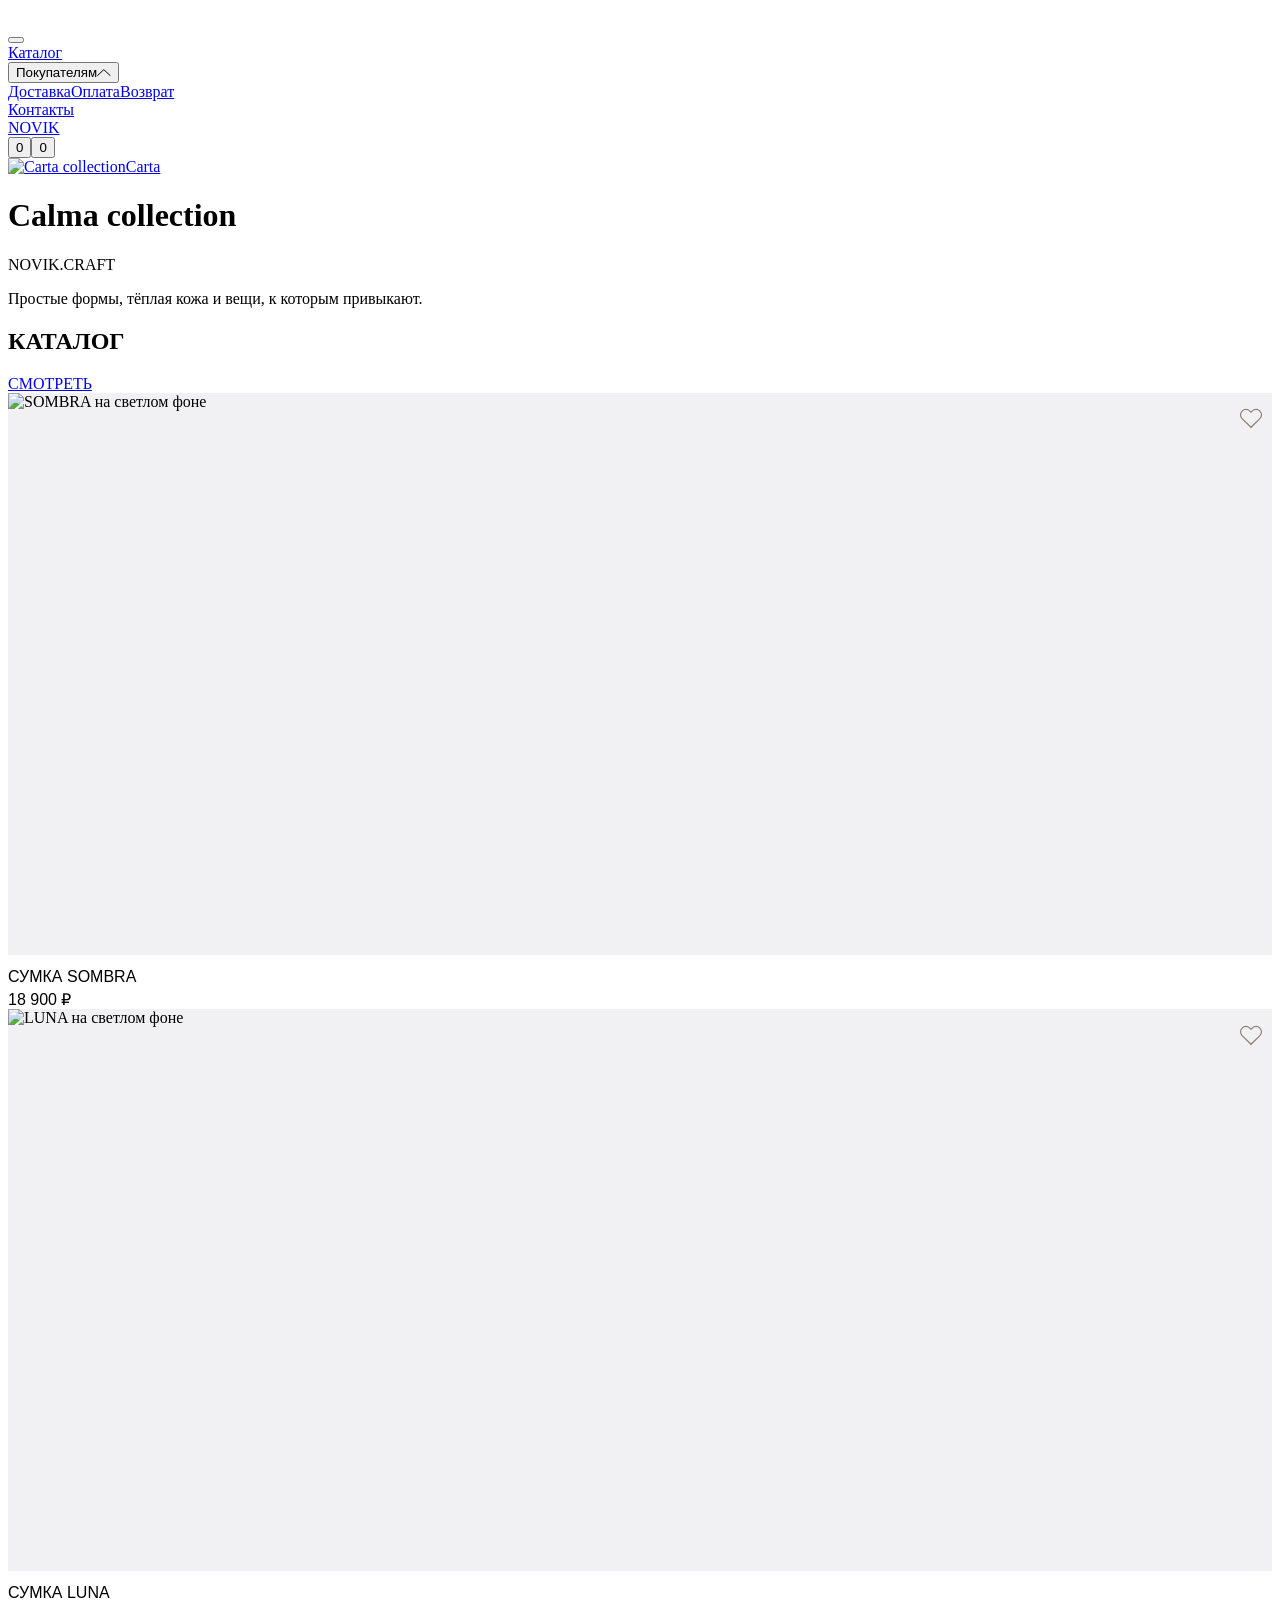
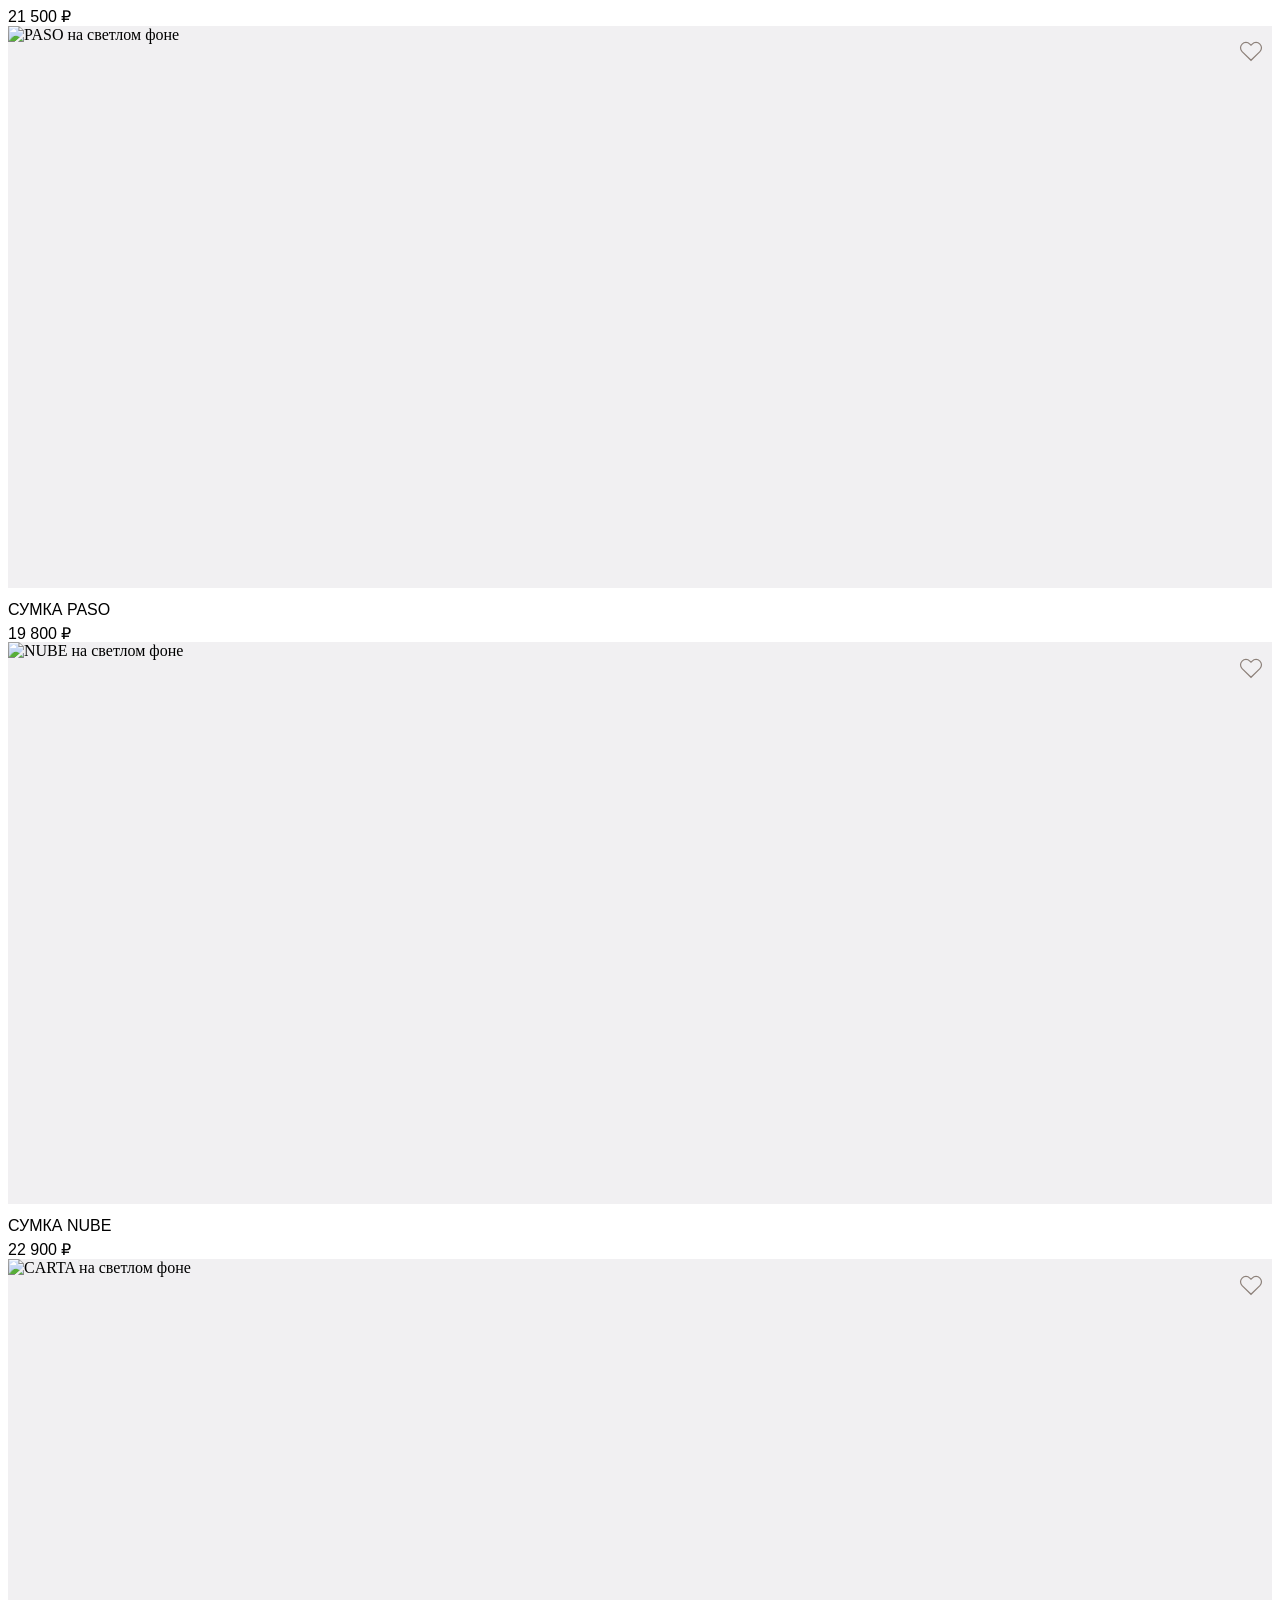
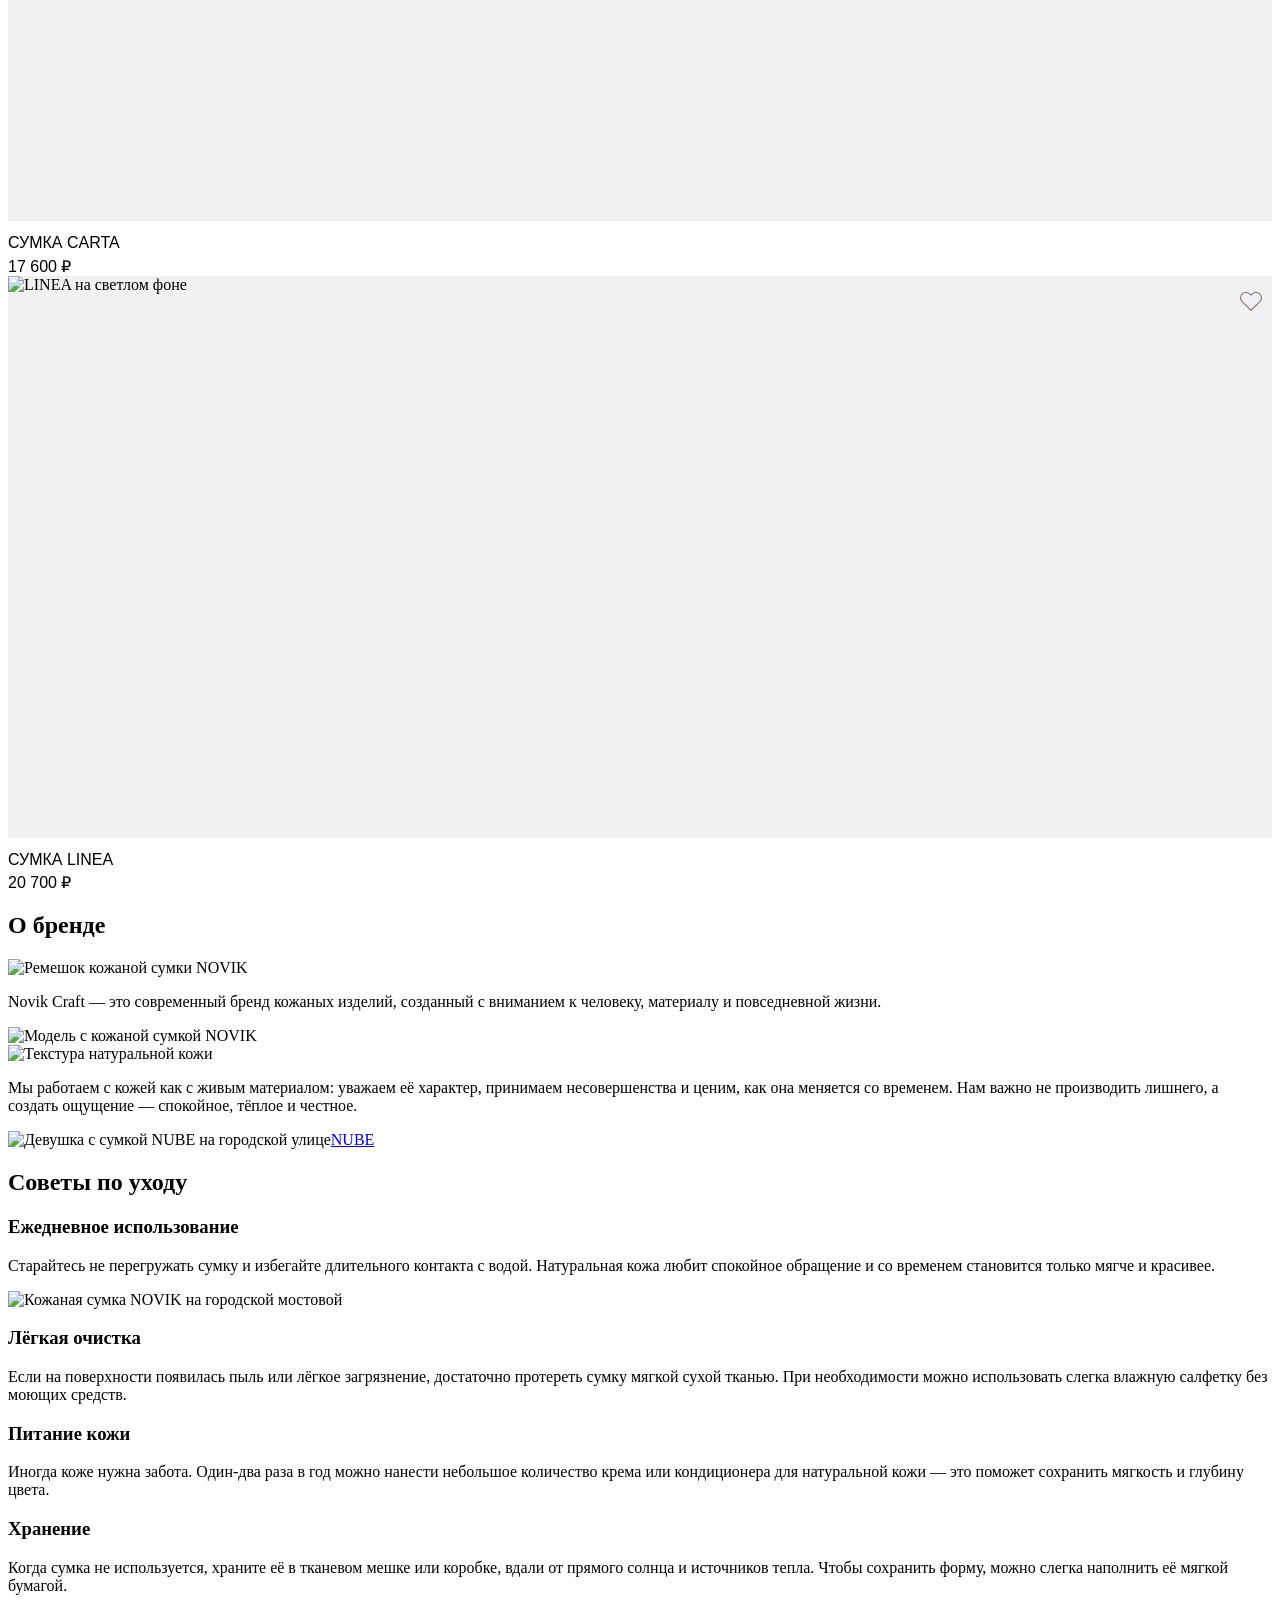
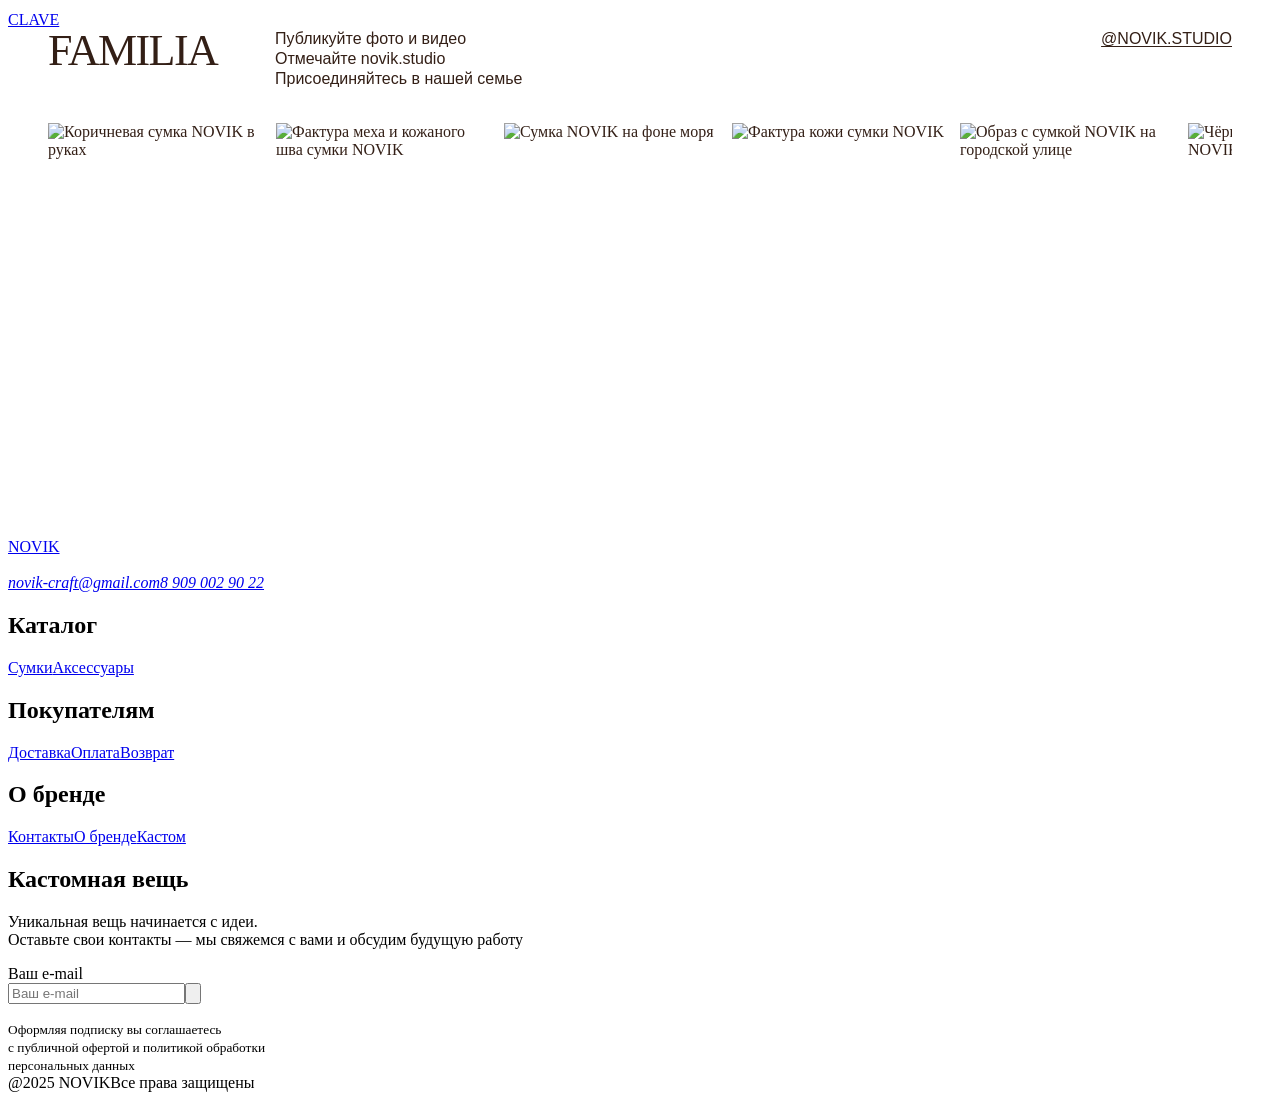
==== commit 82a3f9df: "Add files via upload" ====
--- a/index.html
+++ b/index.html
@@ -1,373 +1,12 @@
-<!doctype html>
-<html lang="ru">
-<head>
-  <meta charset="utf-8">
-  <meta name="viewport" content="width=device-width, initial-scale=1">
-  <meta name="theme-color" content="#F7F4EE">
-  <meta name="description" content="NÉLUVÉ — продуманный уход для ежедневных ритуалов заботы о себе.">
-  <title>NÉLUVÉ — Искусство заботы о себе</title>
-  <link rel="preload" href="assets/fonts/cormorant-500.ttf" as="font" type="font/ttf" crossorigin>
-  <link rel="preload" href="assets/fonts/manrope-400.ttf" as="font" type="font/ttf" crossorigin>
-  <style>
-    /* OD-LAYOUT-PRIMITIVES v1 — structure only: display, flex/grid, overflow, wrapping, ratio.
-       Put this @layer first; product CSS outside the layer always wins. */
-    @layer od-layout {
-      :where(.od-stack,.od-row,.od-row-top,.od-cluster,.od-grid,.od-field,.od-stat,.od-cell,.od-tile) > :where(*) { min-width: 0; }
-
-      /* containers */
-      .od-stack   { display: flex; flex-direction: column; gap: var(--od-gap, 8px); }
-      .od-row     { display: flex; align-items: center; gap: var(--od-gap, 8px); }
-      .od-row-top { display: flex; align-items: flex-start; gap: var(--od-gap, 8px); }
-      .od-cluster { display: flex; flex-wrap: wrap; align-items: center; gap: var(--od-gap, 8px); }
-      .od-fill    { flex: 1 1 0; min-width: 0; }
-      .od-fixed   { flex: none; }
-      .od-grid    { display: grid; gap: var(--od-gap, 12px); grid-template-columns: repeat(var(--od-cols, 3), minmax(0, 1fr)); }
-
-      /* stacked information: each piece is its own line — never sibling inline spans */
-      .od-stat, .od-field, .od-cell { display: grid; gap: var(--od-gap, 2px); }
-      :where(.od-stat,.od-field,.od-cell) > :where(*) { display: block; }
-      .od-tile { display: grid; grid-template-rows: auto 1fr; }
-      :where(.od-tile) > :where(*) { display: block; }
-
-      /* media keeps its intrinsic ratio by default; never a distorted or cropped
-         cover by accident. height:auto lets the ratio win over an <img height="…">
-         attribute. Cropping to a uniform box is an explicit opt-in: set --od-ratio
-         AND add .od-media-cover together (per the core rule, only where a crop is
-         deliberate — tile thumbs, decorative fills — never on full-frame content). */
-      .od-media { display: block; width: 100%; height: auto; aspect-ratio: var(--od-ratio, auto); }
-      .od-media-cover { object-fit: cover; }
-
-      /* data text only — authored copy is rewritten to its budget instead */
-      .od-truncate { display: block; max-width: 100%; overflow: hidden; white-space: nowrap; text-overflow: ellipsis; }
-      .od-clamp-2, .od-clamp-3 { display: -webkit-box; -webkit-box-orient: vertical; overflow: hidden; overflow-wrap: anywhere; }
-      .od-clamp-2 { -webkit-line-clamp: 2; }
-      .od-clamp-3 { -webkit-line-clamp: 3; }
-      .od-lines-2 { min-height: calc(2 * 1.4em); }
-      .od-nowrap  { white-space: nowrap; }
-      .od-keep    { word-break: keep-all; overflow-wrap: anywhere; }
-
-      /* screen skeleton (optional): bars take their own space, the middle scrolls */
-      .od-screen { display: grid; grid-template-rows: auto minmax(0, 1fr) auto; height: 100%; }
-      .od-scroll { overflow-y: auto; overscroll-behavior: contain; min-height: 0; }
-
-      /* horizontal rail: the next item peeks at the edge */
-      .od-rail { display: flex; gap: var(--od-gap, 8px); overflow-x: auto; scroll-snap-type: x proximity; scrollbar-width: none;
-                 padding-inline: var(--od-rail-pad, 16px); scroll-padding-inline: var(--od-rail-pad, 16px); }
-      .od-rail::-webkit-scrollbar { display: none; }
-      :where(.od-rail) > :where(*) { flex: none; scroll-snap-align: start; }
-      :where(.od-rail) > :where(:last-child) { margin-inline-end: var(--od-rail-pad, 16px); }
-
-      .od-spacer { flex: none; visibility: hidden; pointer-events: none; }
-      .od-touch  { min-width: 44px; min-height: 44px; }
-    }
-    /* /OD-LAYOUT-PRIMITIVES v1 */
-  </style>
-  <link rel="stylesheet" href="styles.css">
-  <script src="products.js" defer></script>
-  <script src="app.js" defer></script>
-</head>
-<body>
-  <!-- Announcement bar -->
-  <div class="announcement" role="note" aria-label="NÉLUVÉ — МЕНЬШЕ ЛИШНЕГО. БОЛЬШЕ ЗАБОТЫ.">
-    <div class="announcement__track" aria-hidden="true">
-      <div class="announcement__group">
-        <span>NÉLUVÉ — МЕНЬШЕ ЛИШНЕГО. БОЛЬШЕ ЗАБОТЫ.</span>
-        <span>NÉLUVÉ — МЕНЬШЕ ЛИШНЕГО. БОЛЬШЕ ЗАБОТЫ.</span>
-        <span>NÉLUVÉ — МЕНЬШЕ ЛИШНЕГО. БОЛЬШЕ ЗАБОТЫ.</span>
-        <span>NÉLUVÉ — МЕНЬШЕ ЛИШНЕГО. БОЛЬШЕ ЗАБОТЫ.</span>
-        <span>NÉLUVÉ — МЕНЬШЕ ЛИШНЕГО. БОЛЬШЕ ЗАБОТЫ.</span>
-      </div>
-      <div class="announcement__group">
-        <span>NÉLUVÉ — МЕНЬШЕ ЛИШНЕГО. БОЛЬШЕ ЗАБОТЫ.</span>
-        <span>NÉLUVÉ — МЕНЬШЕ ЛИШНЕГО. БОЛЬШЕ ЗАБОТЫ.</span>
-        <span>NÉLUVÉ — МЕНЬШЕ ЛИШНЕГО. БОЛЬШЕ ЗАБОТЫ.</span>
-        <span>NÉLUVÉ — МЕНЬШЕ ЛИШНЕГО. БОЛЬШЕ ЗАБОТЫ.</span>
-        <span>NÉLUVÉ — МЕНЬШЕ ЛИШНЕГО. БОЛЬШЕ ЗАБОТЫ.</span>
-      </div>
-    </div>
-  </div>
-
-  <!-- Separate sticky header -->
-  <header class="site-header" id="site-header">
-    <div class="site-header__inner">
-      <div class="site-header__left">
-        <button class="icon-button menu-trigger od-touch" id="menu-button" type="button" aria-label="Открыть меню" aria-expanded="false" aria-controls="menu-drawer">
-          <span class="menu-trigger__lines" aria-hidden="true"></span>
-          <span class="menu-trigger__label">Меню</span>
-        </button>
-      </div>
-      <a class="wordmark" href="#top" aria-label="NÉLUVÉ — на главную">NÉLUVÉ</a>
-      <div class="site-header__right">
-        <button class="icon-button od-touch" id="search-button" type="button" aria-label="Открыть поиск" aria-expanded="false" aria-controls="search-panel">
-          <svg viewBox="0 0 24 24" aria-hidden="true"><circle cx="10.8" cy="10.8" r="6.7"></circle><path d="m15.8 15.8 5 5"></path></svg>
-        </button>
-        <button class="icon-button od-touch" id="cart-button" type="button" aria-label="Корзина, 0 товаров">
-          <svg viewBox="0 0 24 24" aria-hidden="true"><path d="M5 8h14l-1 12H6L5 8Z"></path><path d="M9 9V6a3 3 0 0 1 6 0v3"></path></svg>
-          <span class="cart-count" aria-hidden="true">0</span>
-        </button>
-      </div>
-    </div>
-
-    <!-- Search input state -->
-    <div class="search-panel" id="search-panel" hidden>
-      <div class="search-panel__inner">
-        <div class="search-panel__top">
-          <label class="search-panel__label" for="search-input">Поиск по уходу</label>
-          <button class="icon-button od-touch" id="search-close" type="button" aria-label="Закрыть поиск">
-            <svg viewBox="0 0 24 24" aria-hidden="true"><path d="M5 5 19 19M19 5 5 19"></path></svg>
-          </button>
-        </div>
-        <form class="search-panel__form" id="search-form" role="search">
-          <input class="search-panel__input" id="search-input" name="s" type="search" autocomplete="off" placeholder="Например, сыворотка">
-          <button class="search-panel__submit" type="submit">Искать</button>
-        </form>
-        <p class="search-panel__feedback" id="search-feedback" role="status" aria-live="polite"></p>
-      </div>
-    </div>
-  </header>
-
-  <!-- Slide-in navigation drawer -->
-  <div class="drawer-backdrop" id="drawer-backdrop" hidden></div>
-  <aside class="drawer" id="menu-drawer" role="dialog" aria-modal="true" aria-label="Меню NÉLUVÉ" hidden>
-    <div class="drawer__top">
-      <span class="drawer__caption">Меню</span>
-      <button class="icon-button od-touch" id="drawer-close" type="button" aria-label="Закрыть меню">
-        <svg viewBox="0 0 24 24" aria-hidden="true"><path d="M5 5 19 19M19 5 5 19"></path></svg>
-      </button>
-    </div>
-    <div class="drawer__body">
-      <nav class="drawer__primary" aria-label="Основная навигация">
-        <details class="drawer__group" open>
-          <summary class="drawer__summary">Каталог
-            <svg class="drawer__chevron" viewBox="0 0 24 24" aria-hidden="true"><path d="m5 9 7 7 7-7"></path></svg>
-          </summary>
-          <div class="drawer__categories">
-            <a class="drawer__category" href="shop.html?category=cleansing">Очищение</a>
-            <a class="drawer__category" href="shop.html?category=serums">Сыворотки</a>
-            <a class="drawer__category" href="shop.html?category=creams">Кремы</a>
-            <a class="drawer__category" href="shop.html?category=body">Уход за телом</a>
-          </div>
-        </details>
-        <a class="drawer__main-link" href="about.html">О бренде</a>
-      </nav>
-      <nav class="drawer__secondary" aria-label="Дополнительная навигация">
-        <a href="delivery.html">Доставка и оплата</a>
-        <a href="contact.html">Контакты</a>
-        <a href="account/" data-future-link data-note="Личный кабинет появится в следующей версии сайта.">Личный кабинет</a>
-      </nav>
-    </div>
-    <div class="drawer__footer" aria-hidden="true">NÉLUVÉ</div>
-  </aside>
-
-  <!-- The existing hero stays first; the carousel follows it. -->
-  <main id="top">
-    <section class="hero" aria-labelledby="hero-title">
-      <div class="hero__copy">
-        <div class="hero__content">
-          <p class="hero__eyebrow">ЕЖЕДНЕВНЫЕ РИТУАЛЫ</p>
-          <h1 class="hero__title" id="hero-title">Искусство заботы о себе.</h1>
-          <p class="hero__description">Продуманный уход, который становится частью каждого дня.</p>
-          <div class="hero__action">
-            <a class="button-primary" href="shop.html">Смотреть коллекцию</a>
-          </div>
-        </div>
-      </div>
-      <div class="hero__media" role="img" aria-label="Минималистичные флаконы и баночка средств ухода на травертине при мягком дневном свете"></div>
-    </section>
-
-    <section class="bestsellers" aria-labelledby="bestsellers-title">
-      <div class="bestsellers__inner">
-        <div class="bestsellers__header">
-          <div>
-            <p class="bestsellers__eyebrow">КОЛЛЕКЦИЯ NÉLUVÉ</p>
-            <h2 class="bestsellers__title" id="bestsellers-title">Наши бестселлеры</h2>
-          </div>
-          <div class="bestsellers__controls" role="group" aria-label="Управление каруселью товаров">
-            <button class="bestsellers__arrow" id="bestsellers-prev" type="button" aria-label="Предыдущие товары" disabled>
-              <svg viewBox="0 0 24 24" aria-hidden="true"><path d="m14 5-7 7 7 7"></path><path d="M8 12h12"></path></svg>
-            </button>
-            <button class="bestsellers__arrow" id="bestsellers-next" type="button" aria-label="Следующие товары">
-              <svg viewBox="0 0 24 24" aria-hidden="true"><path d="m10 5 7 7-7 7"></path><path d="M16 12H4"></path></svg>
-            </button>
-          </div>
-        </div>
-        <div class="bestsellers__track od-rail" id="bestsellers-track" role="region" aria-roledescription="карусель" aria-label="Бестселлеры NÉLUVÉ" tabindex="0"></div>
-        <p class="bestsellers__counter" id="bestsellers-counter" role="status" aria-live="polite" aria-atomic="true" aria-label="Товар 1 из 6"><span id="bestsellers-current">01</span><span aria-hidden="true">/</span><span id="bestsellers-total">06</span></p>
-        <p class="visually-hidden" id="cart-feedback" role="status" aria-live="polite"></p>
-      </div>
-    </section>
-
-    <section class="shop-categories" aria-labelledby="shop-categories-title">
-      <div class="shop-categories__inner">
-        <p class="shop-categories__eyebrow">НАПРАВЛЕНИЯ УХОДА</p>
-        <h2 class="shop-categories__title" id="shop-categories-title">Подберите свой уход</h2>
-        <div class="shop-categories__grid">
-          <a class="category-card od-tile" href="shop.html?category=cleansing">
-            <span class="category-card__media">
-              <img class="category-card__image od-media od-media-cover" src="assets/category-cleansing.jpg" alt="Руки очищают кожу над керамической чашей с водой" width="1536" height="1024" loading="lazy" decoding="async">
-            </span>
-            <span class="category-card__body">
-              <span class="category-card__heading">
-                <span class="category-card__name">Очищение</span>
-                <span class="category-card__arrow" aria-hidden="true">
-                  <svg viewBox="0 0 24 24" focusable="false"><path d="M4 12h16m-6-6 6 6-6 6"></path></svg>
-                </span>
-              </span>
-              <span class="category-card__description">Первый шаг к ежедневной заботе</span>
-            </span>
-          </a>
-          <a class="category-card od-tile" href="shop.html?category=serums">
-            <span class="category-card__media">
-              <img class="category-card__image od-media od-media-cover" src="assets/category-serums.jpg" alt="Капля сыворотки из пипетки над ладонью" width="1536" height="1024" loading="lazy" decoding="async">
-            </span>
-            <span class="category-card__body">
-              <span class="category-card__heading">
-                <span class="category-card__name">Сыворотки</span>
-                <span class="category-card__arrow" aria-hidden="true">
-                  <svg viewBox="0 0 24 24" focusable="false"><path d="M4 12h16m-6-6 6 6-6 6"></path></svg>
-                </span>
-              </span>
-              <span class="category-card__description">Концентрированный уход</span>
-            </span>
-          </a>
-          <a class="category-card od-tile" href="shop.html?category=creams">
-            <span class="category-card__media">
-              <img class="category-card__image od-media od-media-cover" src="assets/category-creams.jpg" alt="Крем в керамической чаше и рука, касающаяся его поверхности" width="1536" height="1024" loading="lazy" decoding="async">
-            </span>
-            <span class="category-card__body">
-              <span class="category-card__heading">
-                <span class="category-card__name">Кремы</span>
-                <span class="category-card__arrow" aria-hidden="true">
-                  <svg viewBox="0 0 24 24" focusable="false"><path d="M4 12h16m-6-6 6 6-6 6"></path></svg>
-                </span>
-              </span>
-              <span class="category-card__description">Комфорт и увлажнение</span>
-            </span>
-          </a>
-          <a class="category-card od-tile" href="shop.html?category=body">
-            <span class="category-card__media">
-              <img class="category-card__image od-media od-media-cover" src="assets/category-body.jpg" alt="Крем распределяют по коже предплечья" width="1536" height="1024" loading="lazy" decoding="async">
-            </span>
-            <span class="category-card__body">
-              <span class="category-card__heading">
-                <span class="category-card__name">Уход за телом</span>
-                <span class="category-card__arrow" aria-hidden="true">
-                  <svg viewBox="0 0 24 24" focusable="false"><path d="M4 12h16m-6-6 6 6-6 6"></path></svg>
-                </span>
-              </span>
-              <span class="category-card__description">Забота в каждом прикосновении</span>
-            </span>
-          </a>
-        </div>
-      </div>
-    </section>
-
-    <section class="brand-philosophy" aria-labelledby="brand-philosophy-title">
-      <div class="brand-philosophy__media">
-        <img class="brand-philosophy__image" src="assets/brand-philosophy.png" alt="Лаконичные средства ухода на травертине рядом с мягкими складками льна" width="1402" height="1122" loading="lazy" decoding="async">
-      </div>
-      <div class="brand-philosophy__panel">
-        <div class="brand-philosophy__content">
-          <p class="brand-philosophy__eyebrow">ФИЛОСОФИЯ NÉLUVÉ</p>
-          <h2 class="brand-philosophy__title" id="brand-philosophy-title">Забота начинается с простого.</h2>
-          <p class="brand-philosophy__text">Мы верим, что ежедневный уход — это не обязанность, а возможность уделить время себе.</p>
-          <p class="brand-philosophy__text">Каждый ритуал NÉLUVÉ создан вокруг простых ощущений: комфорта, спокойствия и внимания к себе.</p>
-          <a class="brand-philosophy__link" href="about.html">
-            <span>Узнать о бренде</span><span class="brand-philosophy__arrow" aria-hidden="true">→</span>
-          </a>
-        </div>
-      </div>
-    </section>
-
-    <section class="essentials" aria-labelledby="essentials-title">
-      <img class="essentials__image" src="assets/neluve-essentials.png" alt="Сыворотка, очищающее средство и крем на травертине рядом с мягким льном" width="1916" height="821" loading="lazy" decoding="async">
-      <div class="essentials__panel">
-        <div class="essentials__content">
-          <p class="essentials__eyebrow">NÉLUVÉ ESSENTIALS</p>
-          <h2 class="essentials__title" id="essentials-title">Всё необходимое. Ничего лишнего.</h2>
-          <p class="essentials__description">Очищение, увлажнение и ежедневный комфорт. Три простых шага к вашему ритуалу ухода.</p>
-          <div class="essentials__action">
-            <a class="button-primary essentials__cta" href="shop.html">Открыть коллекцию</a>
-          </div>
-        </div>
-      </div>
-    </section>
-  </main>
-
-  <footer class="site-footer" aria-label="Подвал сайта">
-    <div class="site-footer__inner">
-      <div class="site-footer__top">
-        <section class="site-footer__newsletter" aria-labelledby="footer-newsletter-title">
-          <h2 class="site-footer__heading" id="footer-newsletter-title">Оставайтесь ближе к NÉLUVÉ</h2>
-          <p class="site-footer__description">Новости об уходе, коллекциях и наших ритуалах. Без лишнего.</p>
-          <form class="site-footer__form" id="newsletter-form" novalidate>
-            <label class="site-footer__label" for="newsletter-email">Электронная почта</label>
-            <div class="site-footer__field">
-              <input class="site-footer__input" id="newsletter-email" type="email" inputmode="email" autocomplete="email" placeholder="Ваш e-mail" aria-describedby="newsletter-status" required>
-              <button class="site-footer__submit" type="submit" aria-label="Отправить адрес для подписки">
-                <svg viewBox="0 0 24 24" aria-hidden="true" focusable="false"><path d="M4 12h16m-6-6 6 6-6 6"></path></svg>
-              </button>
-            </div>
-            <p class="site-footer__status" id="newsletter-status" role="status" aria-live="polite"></p>
-          </form>
-        </section>
-
-        <nav class="site-footer__navigation" aria-label="Навигация в подвале">
-          <div class="site-footer__nav-group">
-            <h3 class="site-footer__nav-title">Магазин</h3>
-            <ul class="site-footer__links">
-              <li><a href="shop.html">Каталог</a></li>
-              <li><a href="shop.html?category=cleansing">Очищение</a></li>
-              <li><a href="shop.html?category=serums">Сыворотки</a></li>
-              <li><a href="shop.html?category=creams">Кремы</a></li>
-              <li><a href="shop.html?category=body">Уход за телом</a></li>
-            </ul>
-          </div>
-          <div class="site-footer__nav-group">
-            <h3 class="site-footer__nav-title">О бренде</h3>
-            <ul class="site-footer__links">
-              <li><a href="about.html#philosophy">Наша философия</a></li>
-              <li><a href="shop.html">Коллекция Essentials</a></li>
-              <li><a href="contact.html">Контакты</a></li>
-            </ul>
-          </div>
-          <div class="site-footer__nav-group">
-            <h3 class="site-footer__nav-title">Помощь</h3>
-            <ul class="site-footer__links">
-              <li><a href="delivery.html">Доставка и оплата</a></li>
-              <li><a href="returns.html">Возврат</a></li>
-              <li><a href="faq.html">FAQ</a></li>
-              <li><a href="#" data-future-link>Личный кабинет</a></li>
-            </ul>
-          </div>
-        </nav>
-      </div>
-
-      <div class="site-footer__brand"><span class="site-footer__wordmark">NÉLUVÉ</span></div>
-
-      <div class="site-footer__bottom">
-        <p>© 2026 NÉLUVÉ</p>
-        <p class="site-footer__legal">Демонстрационный проект · Не является действующим магазином</p>
-        <a class="site-footer__policy" href="#" data-future-link data-note="Политика конфиденциальности будет доступна при запуске магазина.">Политика конфиденциальности</a>
-      </div>
-    </div>
-  </footer>
-
-  <template id="product-card-template">
-    <article class="product-card od-tile">
-      <a class="product-card__image-link" href=""><img class="product-card__image od-media" alt="" width="1086" height="1448" loading="lazy" decoding="async"></a>
-      <div class="product-card__body">
-        <h3 class="product-card__name"><a class="product-card__name-link" href=""></a></h3>
-        <p class="product-card__description"></p>
-        <p class="product-card__volume"></p>
-        <div class="product-card__purchase">
-          <span class="product-card__price od-nowrap"></span>
-          <button class="product-card__add" type="button">В корзину</button>
-        </div>
-      </div>
-    </article>
-  </template>
-
-  <div class="prototype-note" id="prototype-note" role="status" aria-live="polite" hidden></div>
-</body>
-</html>
+<!DOCTYPE html><html lang="ru"><head><meta charset="utf-8"><link rel="icon" href="./favicon.ico" type="image/x-icon"><meta name="viewport" content="width=device-width"><meta name="description" content="NOVIK — Calma collection"><link rel="stylesheet" href="./fonts/fonts.css"><title>NOVIK — Calma collection</title><style>.catalog-card[data-scope-nkvgaeeo]{min-width:0;position:relative}.catalog-card__link[data-scope-nkvgaeeo]{color:inherit;text-decoration:none;display:block}.catalog-card__link[data-scope-nkvgaeeo] img[data-scope-nkvgaeeo]{aspect-ratio:1;object-fit:cover;background:#f1f0f2;width:100%;height:562px;display:block}.catalog-card__details[data-scope-nkvgaeeo]{gap:7px;padding-top:14px;font:400 16px/1.05 Inter Tight,Arial,sans-serif;display:grid}.catalog-card__favorite[data-scope-nkvgaeeo]{color:#8d817a;cursor:pointer;background:0 0;border:0;place-items:center;width:32px;height:32px;padding:5px;display:grid;position:absolute;top:10px;right:5px}.catalog-card__favorite[data-scope-nkvgaeeo] svg[data-scope-nkvgaeeo]{width:22px;height:19px;overflow:visible}.catalog-card__favorite[data-scope-nkvgaeeo] path[data-scope-nkvgaeeo]{fill:#0000;stroke:currentColor;stroke-width:1.2px}.catalog-card__favorite[data-scope-nkvgaeeo][aria-pressed=true] path[data-scope-nkvgaeeo]{fill:currentColor}.catalog-card__favorite[data-scope-nkvgaeeo][aria-pressed=true]{color:#331f16}.catalog-card__favorite[data-scope-nkvgaeeo]:focus-visible,.catalog-card__link[data-scope-nkvgaeeo]:focus-visible{outline-offset:4px;outline:2px solid #331f16}@media (width>=768px) and (width<1200px){.catalog-card__link[data-scope-nkvgaeeo] img[data-scope-nkvgaeeo]{aspect-ratio:332/425;object-fit:cover;height:auto}}@media (width<768px){.catalog-card__link[data-scope-nkvgaeeo] img[data-scope-nkvgaeeo]{aspect-ratio:169/218;object-fit:cover;height:auto}.catalog-card__details[data-scope-nkvgaeeo]{gap:7px;padding-top:9px;font-size:14px;line-height:1.05}}
+</style><link rel="stylesheet" href="./assets/FavoritesCartSidebar.cBLfcO94.css"><link rel="stylesheet" href="./assets/index.DMnSNokR.css"><style>.familia-section[data-scope-tfskfanc]{color:#331f16;padding:var(--familia-padding-top,0px) 0 136px;background:#fff}.familia-section__inner[data-scope-tfskfanc]{width:min(1360px,100% - 80px);margin:0 auto}.familia-section__heading[data-scope-tfskfanc]{grid-template-columns:218px 1fr auto;align-items:start;column-gap:9px;margin-bottom:34px;display:grid}.familia-section[data-scope-tfskfanc] h2[data-scope-tfskfanc],.familia-section[data-scope-tfskfanc] p[data-scope-tfskfanc],.familia-section[data-scope-tfskfanc] a[data-scope-tfskfanc]{margin:0;font-family:Inter Tight,Arial,sans-serif;font-weight:400}.familia-section[data-scope-tfskfanc] h2[data-scope-tfskfanc]{letter-spacing:-.035em;font-family:Tenor Sans,Georgia,serif;font-size:44px;line-height:.98}.familia-section[data-scope-tfskfanc] p[data-scope-tfskfanc],.familia-section[data-scope-tfskfanc] a[data-scope-tfskfanc]{font-size:16px;line-height:20px}.familia-section[data-scope-tfskfanc] a[data-scope-tfskfanc]{color:inherit;text-underline-offset:2px;text-decoration:underline}.familia-section[data-scope-tfskfanc] a[data-scope-tfskfanc]:focus-visible{outline-offset:4px;outline:2px solid #331f16}.familia-section__gallery[data-scope-tfskfanc]{flex-wrap:nowrap;gap:10px;display:flex;overflow:hidden}.familia-section__gallery[data-scope-tfskfanc] img[data-scope-tfskfanc]{object-fit:cover;flex:0 0 218px;width:218px;height:279px;display:block}@media (width<=1199px){.familia-section[data-scope-tfskfanc]{padding-top:var(--familia-tablet-padding-top,var(--familia-padding-top,0px));padding-bottom:77px}.familia-section__inner[data-scope-tfskfanc]{width:auto;margin:0 47px}.familia-section__heading[data-scope-tfskfanc]{grid-template-columns:218px 1fr auto;margin-bottom:27px}.familia-section[data-scope-tfskfanc] h2[data-scope-tfskfanc]{font-size:44px}.familia-section__gallery[data-scope-tfskfanc]{gap:10px;overflow:hidden}.familia-section__gallery[data-scope-tfskfanc] img[data-scope-tfskfanc]{flex:0 0 calc(16.6667% - 8.33333px);width:calc(16.6667% - 8.33333px);height:209px}}@media (width<=596px){.familia-section[data-scope-tfskfanc]{padding-top:var(--familia-mobile-padding-top,var(--familia-tablet-padding-top,var(--familia-padding-top,0px)));padding-bottom:55px}.familia-section__inner[data-scope-tfskfanc]{margin:0 15px}.familia-section__heading[data-scope-tfskfanc]{grid-template-columns:1fr auto;gap:12px 10px;margin-bottom:22px;display:grid}.familia-section[data-scope-tfskfanc] h2[data-scope-tfskfanc]{grid-column:1;font-size:32px;line-height:1}.familia-section[data-scope-tfskfanc] p[data-scope-tfskfanc]{grid-column:1/-1;font-size:14px;line-height:16px}.familia-section[data-scope-tfskfanc] a[data-scope-tfskfanc]{grid-area:1/2;align-self:start;font-size:16px;line-height:20px}.familia-section__gallery[data-scope-tfskfanc]{scrollbar-width:none;overscroll-behavior-x:contain;-webkit-overflow-scrolling:touch;gap:8px;display:flex;overflow:auto hidden}.familia-section__gallery[data-scope-tfskfanc]::-webkit-scrollbar{display:none}.familia-section__gallery[data-scope-tfskfanc] img[data-scope-tfskfanc]{flex:0 0 80px;width:80px;height:103px}}@media (597px<=width<=768px){.familia-section__gallery[data-scope-tfskfanc] img[data-scope-tfskfanc]{flex:0 0 calc(16.6667% - 8.33333px);width:calc(16.6667% - 8.33333px);height:133px}}
+</style></head><body><main class="hero" id="top" aria-label="NOVIK Calma collection"><picture class="hero__background" aria-hidden="true"><source media="(max-width: 767px)" srcset="./hero/bg.jpg"><source media="(max-width: 1199px)" srcset="./hero/bg.jpg"><img src="./hero/bg.jpg" alt=""></picture><header class="site-header"><button class="menu-toggle" type="button" aria-label="Открыть меню" aria-expanded="false" aria-controls="mobile-menu"><span></span><span></span><span></span></button><nav class="site-desktop-nav site-desktop-nav--hero" aria-label="Основная навигация"><a href="./catalog/index.html">Каталог</a><div class="site-buyer-nav"><button class="site-buyer-toggle" type="button" aria-expanded="false" aria-controls="buyer-dropdown-hero">Покупателям<svg class="site-buyer-arrow" width="14" height="8" viewBox="0 0 14 8" fill="none" aria-hidden="true"><path d="M13.3394 6.68042L6.83935 0.68042L0.339355 6.68042" stroke="currentColor"></path></svg></button><div class="site-buyer-dropdown" id="buyer-dropdown-hero" aria-hidden="true"><a href="./delivery/index.html">Доставка</a><a href="./payment/index.html">Оплата</a><a href="./returns/index.html">Возврат</a></div></div><a href="#contacts">Контакты</a></nav><a class="logo" href="#top" aria-label="NOVIK, на главную">NOVIK</a><div class="header-actions" aria-label="Действия"><button class="header-store-action" type="button" data-sidebar-open="favorites" aria-label="Избранное"><img src="./hero/favorite.svg" alt=""><span class="header-store-count" data-favorites-count aria-hidden="true">0</span></button><button class="header-store-action cart" type="button" data-sidebar-open="cart" aria-label="Корзина, 0 товаров"><img src="./hero/cart.svg" alt=""><span class="header-store-count" data-store-count aria-hidden="true">0</span></button></div></header><aside class="mobile-menu" id="mobile-menu" data-mobile-menu data-root-selector=".hero" aria-label="Меню сайта" aria-hidden="true" hidden><nav class="mobile-menu__content" aria-label="Мобильная навигация"><section class="mobile-menu__group mobile-menu__group--catalog"><h2>Каталог</h2><a href="./catalog/index.html?category=bags">Сумки</a><a href="./catalog/index.html?category=accessories">Аксессуары</a></section><section class="mobile-menu__group mobile-menu__group--buyers"><h2>Покупателям</h2><a href="./delivery/index.html">Доставка</a><a href="./payment/index.html">Оплата</a><a href="./returns/index.html">Возврат</a></section><section class="mobile-menu__group mobile-menu__group--about"><h2>О бренде</h2><a href="./#contacts">Контакты</a><a href="./#about">О бренде</a><a href="#custom">Кастом</a></section></nav><div class="mobile-menu__socials" aria-label="Социальные сети"><a href="./#telegram" aria-label="Telegram"><img src="./hero/tg.svg" alt=""></a><a href="./#whatsapp" aria-label="WhatsApp"><img src="./hero/wp.svg" alt=""></a><a href="./#instagram" aria-label="Instagram"><img src="./hero/ig.svg" alt=""></a></div></aside><a class="product-card" href="./catalog/carta/index.html" aria-label="Открыть товар Carta"><span class="product-card__media"><span class="product-card__image"><img src="./hero/carta.png" alt="Carta collection"></span></span><span class="product-card__footer"><span class="product-card__title">Carta</span><img src="./hero/arrow.svg" alt="" aria-hidden="true"></span></a><div class="collection-copy"><h1>Calma collection</h1><div class="collection-copy__meta"><p class="collection-copy__brand">NOVIK.CRAFT</p><p class="collection-copy__description">Простые формы, тёплая кожа и вещи, к которым привыкают.</p></div></div></main><aside class="store-sidebar" data-store-sidebar aria-hidden="true" hidden><button class="store-sidebar__backdrop" type="button" data-sidebar-close aria-label="Закрыть панель"></button><section class="store-sidebar__panel" role="dialog" aria-modal="true" aria-labelledby="sidebar-title" tabindex="-1"><div class="store-sidebar__header"><h2 id="sidebar-title" data-sidebar-title>ИЗБРАННОЕ</h2><button class="store-sidebar__close" type="button" data-sidebar-close aria-label="Закрыть панель">×</button></div><div class="store-sidebar__content"><p class="store-sidebar__empty" data-sidebar-empty>Здесь пока ничего нет</p><div class="store-sidebar__list" data-sidebar-list></div></div><div class="store-sidebar__total" data-sidebar-total hidden><span>ИТОГО</span><strong data-sidebar-total-value></strong><a class="store-sidebar__checkout" href="./checkout/index.html">К ОФОРМЛЕНИЮ</a></div></section></aside><section class="catalog-section" id="catalog" aria-labelledby="catalog-title" data-scope-7uztvhtp><div class="catalog-section__inner" data-scope-7uztvhtp><div class="catalog-section__heading" data-scope-7uztvhtp><h2 id="catalog-title" data-scope-7uztvhtp>КАТАЛОГ</h2><a class="catalog-section__view" href="./catalog/index.html" data-scope-7uztvhtp>СМОТРЕТЬ</a></div><div class="catalog-section__grid" data-scope-7uztvhtp><article class="catalog-card" data-catalog-card data-product-slug="sombra" data-product-name="SOMBRA" data-product-price="18900" data-product-color="Коричневый" data-product-catalog="bags" data-product-audience="women" data-scope-nkvgaeeo><a class="catalog-card__link" href="./catalog/sombra/index.html" aria-label="Открыть товар SOMBRA" data-scope-nkvgaeeo><img src="./catalog/rectangle-821.png" alt="SOMBRA на светлом фоне" loading="lazy" data-scope-nkvgaeeo><div class="catalog-card__details" data-scope-nkvgaeeo><span data-scope-nkvgaeeo>СУМКА SOMBRA</span><span data-scope-nkvgaeeo>18 900 ₽</span></div></a><button class="catalog-card__favorite" type="button" data-product-id="sombra" data-product-name="СУМКА SOMBRA" data-product-price="18900" data-product-image="./catalog/rectangle-821.png" data-product-alt="SOMBRA на светлом фоне" aria-label="Добавить SOMBRA в избранное" aria-pressed="false" data-scope-nkvgaeeo><svg viewBox="0 0 22 19" aria-hidden="true" data-scope-nkvgaeeo><path d="M12.191 2.063a5.45 5.45 0 0 1 7.716 0 5.3 5.3 0 0 1 0 7.521L11 18.3 2.093 9.584a5.3 5.3 0 0 1 0-7.521 5.45 5.45 0 0 1 7.716 0L11 3.229z" data-scope-nkvgaeeo></path></svg></button></article><article class="catalog-card" data-catalog-card data-product-slug="luna" data-product-name="LUNA" data-product-price="21500" data-product-color="Карамельный" data-product-catalog="bags" data-product-audience="women" data-scope-nkvgaeeo><a class="catalog-card__link" href="./catalog/luna/index.html" aria-label="Открыть товар LUNA" data-scope-nkvgaeeo><img src="./catalog/rectangle-673.png" alt="LUNA на светлом фоне" loading="lazy" data-scope-nkvgaeeo><div class="catalog-card__details" data-scope-nkvgaeeo><span data-scope-nkvgaeeo>СУМКА LUNA</span><span data-scope-nkvgaeeo>21 500 ₽</span></div></a><button class="catalog-card__favorite" type="button" data-product-id="luna" data-product-name="СУМКА LUNA" data-product-price="21500" data-product-image="./catalog/rectangle-673.png" data-product-alt="LUNA на светлом фоне" aria-label="Добавить LUNA в избранное" aria-pressed="false" data-scope-nkvgaeeo><svg viewBox="0 0 22 19" aria-hidden="true" data-scope-nkvgaeeo><path d="M12.191 2.063a5.45 5.45 0 0 1 7.716 0 5.3 5.3 0 0 1 0 7.521L11 18.3 2.093 9.584a5.3 5.3 0 0 1 0-7.521 5.45 5.45 0 0 1 7.716 0L11 3.229z" data-scope-nkvgaeeo></path></svg></button></article><article class="catalog-card" data-catalog-card data-product-slug="paso" data-product-name="PASO" data-product-price="19800" data-product-color="Тёмно-коричневый" data-product-catalog="bags" data-product-audience="women" data-scope-nkvgaeeo><a class="catalog-card__link" href="./catalog/paso/index.html" aria-label="Открыть товар PASO" data-scope-nkvgaeeo><img src="./catalog/rectangle-700.png" alt="PASO на светлом фоне" loading="lazy" data-scope-nkvgaeeo><div class="catalog-card__details" data-scope-nkvgaeeo><span data-scope-nkvgaeeo>СУМКА PASO</span><span data-scope-nkvgaeeo>19 800 ₽</span></div></a><button class="catalog-card__favorite" type="button" data-product-id="paso" data-product-name="СУМКА PASO" data-product-price="19800" data-product-image="./catalog/rectangle-700.png" data-product-alt="PASO на светлом фоне" aria-label="Добавить PASO в избранное" aria-pressed="false" data-scope-nkvgaeeo><svg viewBox="0 0 22 19" aria-hidden="true" data-scope-nkvgaeeo><path d="M12.191 2.063a5.45 5.45 0 0 1 7.716 0 5.3 5.3 0 0 1 0 7.521L11 18.3 2.093 9.584a5.3 5.3 0 0 1 0-7.521 5.45 5.45 0 0 1 7.716 0L11 3.229z" data-scope-nkvgaeeo></path></svg></button></article><article class="catalog-card" data-catalog-card data-product-slug="nube" data-product-name="NUBE" data-product-price="22900" data-product-color="Молочный" data-product-catalog="bags" data-product-audience="women" data-scope-nkvgaeeo><a class="catalog-card__link" href="./catalog/nube/index.html" aria-label="Открыть товар NUBE" data-scope-nkvgaeeo><img src="./catalog/rectangle-675.png" alt="NUBE на светлом фоне" loading="lazy" data-scope-nkvgaeeo><div class="catalog-card__details" data-scope-nkvgaeeo><span data-scope-nkvgaeeo>СУМКА NUBE</span><span data-scope-nkvgaeeo>22 900 ₽</span></div></a><button class="catalog-card__favorite" type="button" data-product-id="nube" data-product-name="СУМКА NUBE" data-product-price="22900" data-product-image="./catalog/rectangle-675.png" data-product-alt="NUBE на светлом фоне" aria-label="Добавить NUBE в избранное" aria-pressed="false" data-scope-nkvgaeeo><svg viewBox="0 0 22 19" aria-hidden="true" data-scope-nkvgaeeo><path d="M12.191 2.063a5.45 5.45 0 0 1 7.716 0 5.3 5.3 0 0 1 0 7.521L11 18.3 2.093 9.584a5.3 5.3 0 0 1 0-7.521 5.45 5.45 0 0 1 7.716 0L11 3.229z" data-scope-nkvgaeeo></path></svg></button></article><article class="catalog-card" data-catalog-card data-product-slug="carta" data-product-name="CARTA" data-product-price="17600" data-product-color="Терракотовый" data-product-catalog="bags" data-product-audience="women" data-scope-nkvgaeeo><a class="catalog-card__link" href="./catalog/carta/index.html" aria-label="Открыть товар CARTA" data-scope-nkvgaeeo><img src="./catalog/rectangle-702.png" alt="CARTA на светлом фоне" loading="lazy" data-scope-nkvgaeeo><div class="catalog-card__details" data-scope-nkvgaeeo><span data-scope-nkvgaeeo>СУМКА CARTA</span><span data-scope-nkvgaeeo>17 600 ₽</span></div></a><button class="catalog-card__favorite" type="button" data-product-id="carta" data-product-name="СУМКА CARTA" data-product-price="17600" data-product-image="./catalog/rectangle-702.png" data-product-alt="CARTA на светлом фоне" aria-label="Добавить CARTA в избранное" aria-pressed="false" data-scope-nkvgaeeo><svg viewBox="0 0 22 19" aria-hidden="true" data-scope-nkvgaeeo><path d="M12.191 2.063a5.45 5.45 0 0 1 7.716 0 5.3 5.3 0 0 1 0 7.521L11 18.3 2.093 9.584a5.3 5.3 0 0 1 0-7.521 5.45 5.45 0 0 1 7.716 0L11 3.229z" data-scope-nkvgaeeo></path></svg></button></article><article class="catalog-card" data-catalog-card data-product-slug="linea" data-product-name="LINEA" data-product-price="20700" data-product-color="Шоколадный" data-product-catalog="bags" data-product-audience="women" data-scope-nkvgaeeo><a class="catalog-card__link" href="./catalog/linea/index.html" aria-label="Открыть товар LINEA" data-scope-nkvgaeeo><img src="./catalog/rectangle-677.png" alt="LINEA на светлом фоне" loading="lazy" data-scope-nkvgaeeo><div class="catalog-card__details" data-scope-nkvgaeeo><span data-scope-nkvgaeeo>СУМКА LINEA</span><span data-scope-nkvgaeeo>20 700 ₽</span></div></a><button class="catalog-card__favorite" type="button" data-product-id="linea" data-product-name="СУМКА LINEA" data-product-price="20700" data-product-image="./catalog/rectangle-677.png" data-product-alt="LINEA на светлом фоне" aria-label="Добавить LINEA в избранное" aria-pressed="false" data-scope-nkvgaeeo><svg viewBox="0 0 22 19" aria-hidden="true" data-scope-nkvgaeeo><path d="M12.191 2.063a5.45 5.45 0 0 1 7.716 0 5.3 5.3 0 0 1 0 7.521L11 18.3 2.093 9.584a5.3 5.3 0 0 1 0-7.521 5.45 5.45 0 0 1 7.716 0L11 3.229z" data-scope-nkvgaeeo></path></svg></button></article></div></div></section><section class="about-brand" id="about" aria-labelledby="about-brand-title" data-scope-a7igk3vi><div class="about-brand__inner" data-scope-a7igk3vi><h2 id="about-brand-title" data-scope-a7igk3vi>О бренде</h2><div class="about-brand__grid" data-scope-a7igk3vi><article class="about-brand__panel about-brand__panel--paper" data-scope-a7igk3vi><div class="about-brand__framed-image" data-scope-a7igk3vi><img src="./about/strap.jpg" alt="Ремешок кожаной сумки NOVIK" loading="lazy" data-scope-a7igk3vi></div><p data-scope-a7igk3vi>Novik Craft — это современный бренд кожаных изделий, созданный с вниманием к человеку, материалу и повседневной жизни.</p></article><div class="about-brand__panel about-brand__panel--model" data-scope-a7igk3vi><img src="./about/model.jpg" alt="Модель с кожаной сумкой NOVIK" loading="lazy" data-scope-a7igk3vi></div><article class="about-brand__panel about-brand__panel--leather" data-scope-a7igk3vi><div class="about-brand__framed-image" data-scope-a7igk3vi><img src="./about/leather-texture.jpg" alt="Текстура натуральной кожи" loading="lazy" data-scope-a7igk3vi></div><p data-scope-a7igk3vi>Мы работаем с кожей как с живым материалом: уважаем её характер, принимаем несовершенства и ценим, как она меняется со временем. Нам важно не производить лишнего, а создать ощущение — спокойное, тёплое и честное.</p></article><div class="about-brand__panel about-brand__panel--street" data-scope-a7igk3vi><picture class="about-brand__street-picture" data-scope-a7igk3vi><img src="./about/street-clean.png" alt="Девушка с сумкой NUBE на городской улице" loading="lazy" data-scope-a7igk3vi></picture><a class="about-brand__collection" href="./catalog/nube/index.html" aria-label="Коллекция NUBE" data-scope-a7igk3vi><span class="about-brand__collection-media" data-scope-a7igk3vi><img class="about-brand__collection-image" src="./about/bag-texture.jpg" alt="" loading="lazy" data-scope-a7igk3vi></span><span class="about-brand__collection-row" aria-hidden="true" data-scope-a7igk3vi><span class="about-brand__collection-title" data-scope-a7igk3vi>NUBE</span><img src="./hero/footer-arrow.svg" alt="" loading="lazy" data-scope-a7igk3vi></span></a></div></div></div></section><section class="care-tips" aria-labelledby="care-tips-title" data-scope-rteakbvz><div class="care-tips__inner" data-scope-rteakbvz><h2 id="care-tips-title" data-scope-rteakbvz>Советы по уходу</h2><div class="care-tips__grid" data-scope-rteakbvz><article class="care-tips__card care-tips__card--daily" data-scope-rteakbvz><h3 data-scope-rteakbvz>Ежедневное использование</h3><p data-scope-rteakbvz>Старайтесь не перегружать сумку и избегайте длительного контакта с водой. Натуральная кожа любит спокойное обращение и со временем становится только мягче и красивее.</p></article><div class="care-tips__photo" data-scope-rteakbvz><img src="./care/care-photo.jpg" alt="Кожаная сумка NOVIK на городской мостовой" loading="lazy" data-scope-rteakbvz></div><article class="care-tips__card care-tips__card--cleaning" data-scope-rteakbvz><h3 data-scope-rteakbvz>Лёгкая очистка</h3><p data-scope-rteakbvz>Если на поверхности появилась пыль или лёгкое загрязнение, достаточно протереть сумку мягкой сухой тканью. При необходимости можно использовать слегка влажную салфетку без моющих средств.</p></article><article class="care-tips__card care-tips__card--nutrition" data-scope-rteakbvz><h3 data-scope-rteakbvz>Питание кожи</h3><p data-scope-rteakbvz>Иногда коже нужна забота. Один-два раза в год можно нанести небольшое количество крема или кондиционера для натуральной кожи — это поможет сохранить мягкость и глубину цвета.</p></article><article class="care-tips__card care-tips__card--storage" data-scope-rteakbvz><h3 data-scope-rteakbvz>Хранение</h3><p data-scope-rteakbvz>Когда сумка не используется, храните её в тканевом мешке или коробке, вдали от прямого солнца и источников тепла. Чтобы сохранить форму, можно слегка наполнить её мягкой бумагой.</p></article></div></div></section><section class="clave-section" id="clave" aria-label="Коллекция CLAVE" data-scope-yhv3xe2z><div class="clave-section__inner" data-scope-yhv3xe2z><div class="clave-section__frame" role="img" aria-label="Кошельки коллекции CLAVE на деревянном столе" data-scope-yhv3xe2z><picture class="clave-section__background" aria-hidden="true" data-scope-yhv3xe2z><source media="(max-width: 767px)" srcset="./clave/bg-mobile.png" data-scope-yhv3xe2z><source media="(max-width: 1199px)" srcset="./clave/bg-tablet.png" data-scope-yhv3xe2z><img src="./clave/wallets-bg.jpg" alt="" loading="lazy" data-scope-yhv3xe2z></picture><a class="clave-section__card" href="#clave" aria-label="Коллекция CLAVE" data-scope-yhv3xe2z><span class="clave-section__card-media" data-scope-yhv3xe2z><img src="./clave/card-media.png" alt="" loading="lazy" data-scope-yhv3xe2z></span><span class="clave-section__card-row" aria-hidden="true" data-scope-yhv3xe2z><span class="clave-section__card-title" data-scope-yhv3xe2z>CLAVE</span><img src="./hero/footer-arrow.svg" alt="" loading="lazy" data-scope-yhv3xe2z></span></a></div></div></section><section class="familia-section" id="familia" aria-labelledby="familia-title" style="--familia-padding-top: 0px; --familia-tablet-padding-top: 0px; --familia-mobile-padding-top: 0px;" data-scope-tfskfanc><div class="familia-section__inner" data-scope-tfskfanc><div class="familia-section__heading" data-scope-tfskfanc><h2 id="familia-title" data-scope-tfskfanc>FAMILIA</h2><p data-scope-tfskfanc>Публикуйте фото и видео<br data-scope-tfskfanc>Отмечайте novik.studio<br data-scope-tfskfanc>Присоединяйтесь в нашей семье<br data-scope-tfskfanc></p><a href="#instagram" data-scope-tfskfanc>@NOVIK.STUDIO</a></div><div class="familia-section__gallery" aria-label="Фотографии сообщества NOVIK" data-scope-tfskfanc><img src="./familia/rectangle-685.jpg" alt="Коричневая сумка NOVIK в руках" loading="lazy" data-scope-tfskfanc><img src="./familia/rectangle-690.png" alt="Фактура меха и кожаного шва сумки NOVIK" loading="lazy" data-scope-tfskfanc><img src="./familia/rectangle-687.jpg" alt="Сумка NOVIK на фоне моря" loading="lazy" data-scope-tfskfanc><img src="./familia/rectangle-686.jpg" alt="Фактура кожи сумки NOVIK" loading="lazy" data-scope-tfskfanc><img src="./familia/rectangle-689.jpg" alt="Образ с сумкой NOVIK на городской улице" loading="lazy" data-scope-tfskfanc><img src="./familia/rectangle-688.png" alt="Чёрная кожаная сумка NOVIK" loading="lazy" data-scope-tfskfanc></div></div></section><footer class="site-footer" aria-label="Подвал сайта" data-scope-jo6i4kqk><div class="site-footer__inner" data-scope-jo6i4kqk><div class="site-footer__top" data-scope-jo6i4kqk><a class="site-footer__logo" href="#top" aria-label="NOVIK, на главную" data-scope-jo6i4kqk>NOVIK</a><div class="site-footer__socials" aria-label="Социальные сети" data-scope-jo6i4kqk><a href="#telegram" aria-label="Telegram" data-scope-jo6i4kqk><img src="./hero/tg.svg" alt="" data-scope-jo6i4kqk></a><a href="#whatsapp" aria-label="WhatsApp" data-scope-jo6i4kqk><img src="./hero/wp.svg" alt="" data-scope-jo6i4kqk></a><a href="#instagram" aria-label="Instagram" data-scope-jo6i4kqk><img src="./hero/ig.svg" alt="" data-scope-jo6i4kqk></a></div><address class="site-footer__contacts" id="contacts" data-scope-jo6i4kqk><a href="mailto:novik-craft@gmail.com" data-scope-jo6i4kqk>novik-craft@gmail.com</a><a href="tel:+79090029022" data-scope-jo6i4kqk>8 909 002 90 22</a></address><nav class="site-footer__nav site-footer__nav--catalog" aria-labelledby="footer-catalog-title" data-scope-jo6i4kqk><h2 id="footer-catalog-title" data-scope-jo6i4kqk>Каталог</h2><a href="./catalog/index.html?category=bags" data-scope-jo6i4kqk>Сумки</a><a href="./catalog/index.html?category=accessories" data-scope-jo6i4kqk>Аксессуары</a></nav><nav class="site-footer__nav site-footer__nav--buyers" aria-labelledby="footer-buyers-title" data-scope-jo6i4kqk><h2 id="footer-buyers-title" data-scope-jo6i4kqk>Покупателям</h2><a href="./delivery/index.html" data-scope-jo6i4kqk>Доставка</a><a href="./payment/index.html" data-scope-jo6i4kqk>Оплата</a><a href="./returns/index.html" data-scope-jo6i4kqk>Возврат</a></nav><nav class="site-footer__nav site-footer__nav--about" aria-labelledby="footer-about-title" data-scope-jo6i4kqk><h2 id="footer-about-title" data-scope-jo6i4kqk>О бренде</h2><a href="#contacts" data-scope-jo6i4kqk>Контакты</a><a href="#about" data-scope-jo6i4kqk>О бренде</a><a href="#custom" data-scope-jo6i4kqk>Кастом</a></nav><section class="site-footer__custom" id="custom" aria-labelledby="footer-custom-title" data-scope-jo6i4kqk><h2 id="footer-custom-title" data-scope-jo6i4kqk>Кастомная вещь</h2><p data-scope-jo6i4kqk>Уникальная вещь начинается с идеи.<br data-scope-jo6i4kqk>Оставьте свои контакты — мы свяжемся с вами и обсудим будущую работу<br data-scope-jo6i4kqk></p><form class="site-footer__form" id="footer-subscribe-form"  method="post" data-scope-jo6i4kqk><label class="visually-hidden" for="footer-email" data-scope-jo6i4kqk>Ваш e-mail</label><div class="site-footer__input-wrap" data-scope-jo6i4kqk><input id="footer-email" name="email" type="email" autocomplete="email" placeholder="Ваш e-mail" required aria-required="true" aria-describedby="footer-email-error" data-scope-jo6i4kqk><button type="submit" aria-label="Отправить email" data-scope-jo6i4kqk><img src="./hero/footer-arrow.svg" alt="" data-scope-jo6i4kqk></button></div><p class="site-footer__form-error" id="footer-email-error" role="alert" aria-live="polite" data-scope-jo6i4kqk></p><small data-scope-jo6i4kqk>Оформляя подписку вы соглашаетесь<br data-scope-jo6i4kqk>с публичной офертой и политикой обработки<br data-scope-jo6i4kqk>персональных данных<br data-scope-jo6i4kqk></small></form></section></div><div class="site-footer__bottom" data-scope-jo6i4kqk><span data-scope-jo6i4kqk>@2025 NOVIK</span><span data-scope-jo6i4kqk>Все права защищены</span></div></div></footer><div class="custom-request-modal" id="custom-request-modal" hidden aria-hidden="true" data-scope-jo6i4kqk><div class="custom-request-modal__backdrop" data-custom-modal-close data-scope-jo6i4kqk></div><section class="custom-request-modal__dialog" role="dialog" aria-modal="true" aria-labelledby="custom-request-modal-title" aria-describedby="custom-request-modal-description" tabindex="-1" data-scope-jo6i4kqk><button class="custom-request-modal__close" type="button" data-custom-modal-close aria-label="Закрыть окно" data-scope-jo6i4kqk>×</button><div class="custom-request-modal__check" aria-hidden="true" data-scope-jo6i4kqk><svg viewBox="0 0 76 76" focusable="false" data-scope-jo6i4kqk><circle cx="38" cy="38" r="31" data-scope-jo6i4kqk></circle><path d="M21 38 33 50 57 26" data-scope-jo6i4kqk></path></svg></div><h2 id="custom-request-modal-title" data-scope-jo6i4kqk>Спасибо!</h2><p id="custom-request-modal-description" data-scope-jo6i4kqk>Демонстрация: заявка не отправлена.</p></section></div><script>window.NOVIK_ROOT=new URL("./",document.baseURI).href; document.querySelectorAll('[data-product-image]').forEach(function(el){el.dataset.productImage=new URL(el.dataset.productImage,document.baseURI).href});</script><script>
+(()=>{document.querySelectorAll(`.site-desktop-nav`).forEach(e=>{if(e.dataset.initialized===`true`)return;e.dataset.initialized=`true`;let t=Array.from(e.querySelectorAll(`.site-buyer-nav`)),n=Array.from(e.querySelectorAll(`.site-buyer-subnav`)),r=(e,t)=>{let n=e.querySelector(`.site-buyer-toggle`),r=e.querySelector(`.site-buyer-dropdown`);!n||!r||(e.classList.toggle(`is-open`,t),n.setAttribute(`aria-expanded`,String(t)),r.setAttribute(`aria-hidden`,String(!t)))},i=(e,t)=>{let n=e.querySelector(`.site-buyer-subtoggle`),r=e.querySelector(`.site-buyer-subdropdown`);!n||!r||(e.classList.toggle(`is-open`,t),n.setAttribute(`aria-expanded`,String(t)),r.setAttribute(`aria-hidden`,String(!t)))},a=()=>{n.forEach(e=>i(e,!1))},o=(e=!1)=>{a(),t.forEach(t=>{r(t,!1),e&&t.querySelector(`.site-buyer-toggle`)?.blur()})};t.forEach(e=>{let t=e.querySelector(`.site-buyer-toggle`);t&&t.addEventListener(`click`,()=>{let n=t.getAttribute(`aria-expanded`)!==`true`;o(),r(e,n)})}),n.forEach(e=>{e.addEventListener(`mouseenter`,()=>{n.forEach(t=>{t!==e&&i(t,!1)}),i(e,!0)}),e.addEventListener(`mouseleave`,()=>{e.contains(document.activeElement)||i(e,!1)}),e.addEventListener(`focusin`,()=>{n.forEach(t=>{t!==e&&i(t,!1)}),i(e,!0)}),e.addEventListener(`focusout`,t=>{let n=t.relatedTarget;(!n||!e.contains(n))&&i(e,!1)})}),document.addEventListener(`click`,t=>{if(!e.contains(t.target)){o();let t=document.activeElement;t&&e.contains(t)&&t.blur()}}),document.addEventListener(`keydown`,t=>{if(t.key===`Escape`){o(!0);let t=document.activeElement;t&&e.contains(t)&&t.blur()}})});
+})();
+</script><script>
+(()=>{document.querySelectorAll(`[data-mobile-menu]`).forEach(e=>{if(e.dataset.initialized===`true`)return;e.dataset.initialized=`true`;let t=document.querySelector(`[aria-controls="${e.id}"]`),n=e.dataset.rootSelector,r=n?document.querySelector(n):null,i,a=n=>{if(!t)return;if(i!==void 0&&(window.clearTimeout(i),i=void 0),r?.classList.toggle(`menu-is-open`,n),t.setAttribute(`aria-expanded`,String(n)),t.setAttribute(`aria-label`,n?`Закрыть меню`:`Открыть меню`),e.setAttribute(`aria-hidden`,String(!n)),document.body.classList.toggle(`menu-lock`,n),n){e.hidden=!1,e.classList.remove(`is-open`),requestAnimationFrame(()=>{t.getAttribute(`aria-expanded`)===`true`&&e.classList.add(`is-open`)});return}e.classList.remove(`is-open`);let a=window.matchMedia(`(prefers-reduced-motion: reduce)`).matches;i=window.setTimeout(()=>{e.hidden=!0,i=void 0},a?0:420)};t?.addEventListener(`click`,()=>{a(t.getAttribute(`aria-expanded`)!==`true`)}),e.querySelectorAll(`a`).forEach(e=>{e.addEventListener(`click`,()=>a(!1))}),document.addEventListener(`keydown`,e=>{e.key===`Escape`&&t?.getAttribute(`aria-expanded`)===`true`&&a(!1)})});
+})();
+</script><script src="./assets/FavoritesCartSidebar.B6Jwl61F.js"></script><script src="./assets/CatalogCard.e5NVN-3y.js"></script><script>
+(()=>{var e=document.querySelector(`#footer-subscribe-form`),t=document.querySelector(`#footer-email`),n=e?.querySelector(`button[type="submit"]`),r=document.querySelector(`#footer-email-error`),i=document.querySelector(`#custom-request-modal`),a=i?.querySelector(`.custom-request-modal__dialog`),o=i?.querySelectorAll(`[data-custom-modal-close]`),s,c=null;document.activeElement===t&&t?.blur();var l=()=>{if(!i||i.hidden)return;s!==void 0&&window.clearTimeout(s),s=void 0,i.classList.remove(`is-open`),i.setAttribute(`aria-hidden`,`true`);let e=window.matchMedia(`(prefers-reduced-motion: reduce)`).matches;window.setTimeout(()=>{i.classList.contains(`is-open`)||(i.hidden=!0)},e?0:240),(c??t)?.focus(),c=null};o?.forEach(e=>e.addEventListener(`click`,l)),a?.addEventListener(`keydown`,e=>{if(e.key===`Escape`){e.preventDefault(),l();return}if(e.key!==`Tab`)return;let t=Array.from(a.querySelectorAll(`button, [href], input, select, textarea, [tabindex]:not([tabindex="-1"])`)).filter(e=>!e.hasAttribute(`disabled`));if(t.length===0){e.preventDefault(),a.focus();return}let n=t[0],r=t[t.length-1];e.shiftKey&&document.activeElement===n?(e.preventDefault(),r.focus()):!e.shiftKey&&document.activeElement===r&&(e.preventDefault(),n.focus())}),e?.addEventListener(`submit`,async i=>{if(i.preventDefault(),!(!t||!n||!t.reportValidity())){n.disabled=!0,r?.replaceChildren();try{t.value=``,e.dispatchEvent(new CustomEvent(`custom-request:success`))}catch{r&&(r.textContent=`Не удалось отправить заявку. Попробуйте позже.`)}finally{n.disabled=!1}}}),t?.addEventListener(`input`,()=>r?.replaceChildren()),e?.addEventListener(`custom-request:success`,()=>{!i||!a||(s!==void 0&&window.clearTimeout(s),c=document.activeElement instanceof HTMLElement?document.activeElement:t,i.hidden=!1,i.setAttribute(`aria-hidden`,`false`),i.classList.remove(`is-open`),requestAnimationFrame(()=>i.classList.add(`is-open`)),o?.[1]?.focus(),s=window.setTimeout(l,3e3))});
+})();
+</script></body></html>
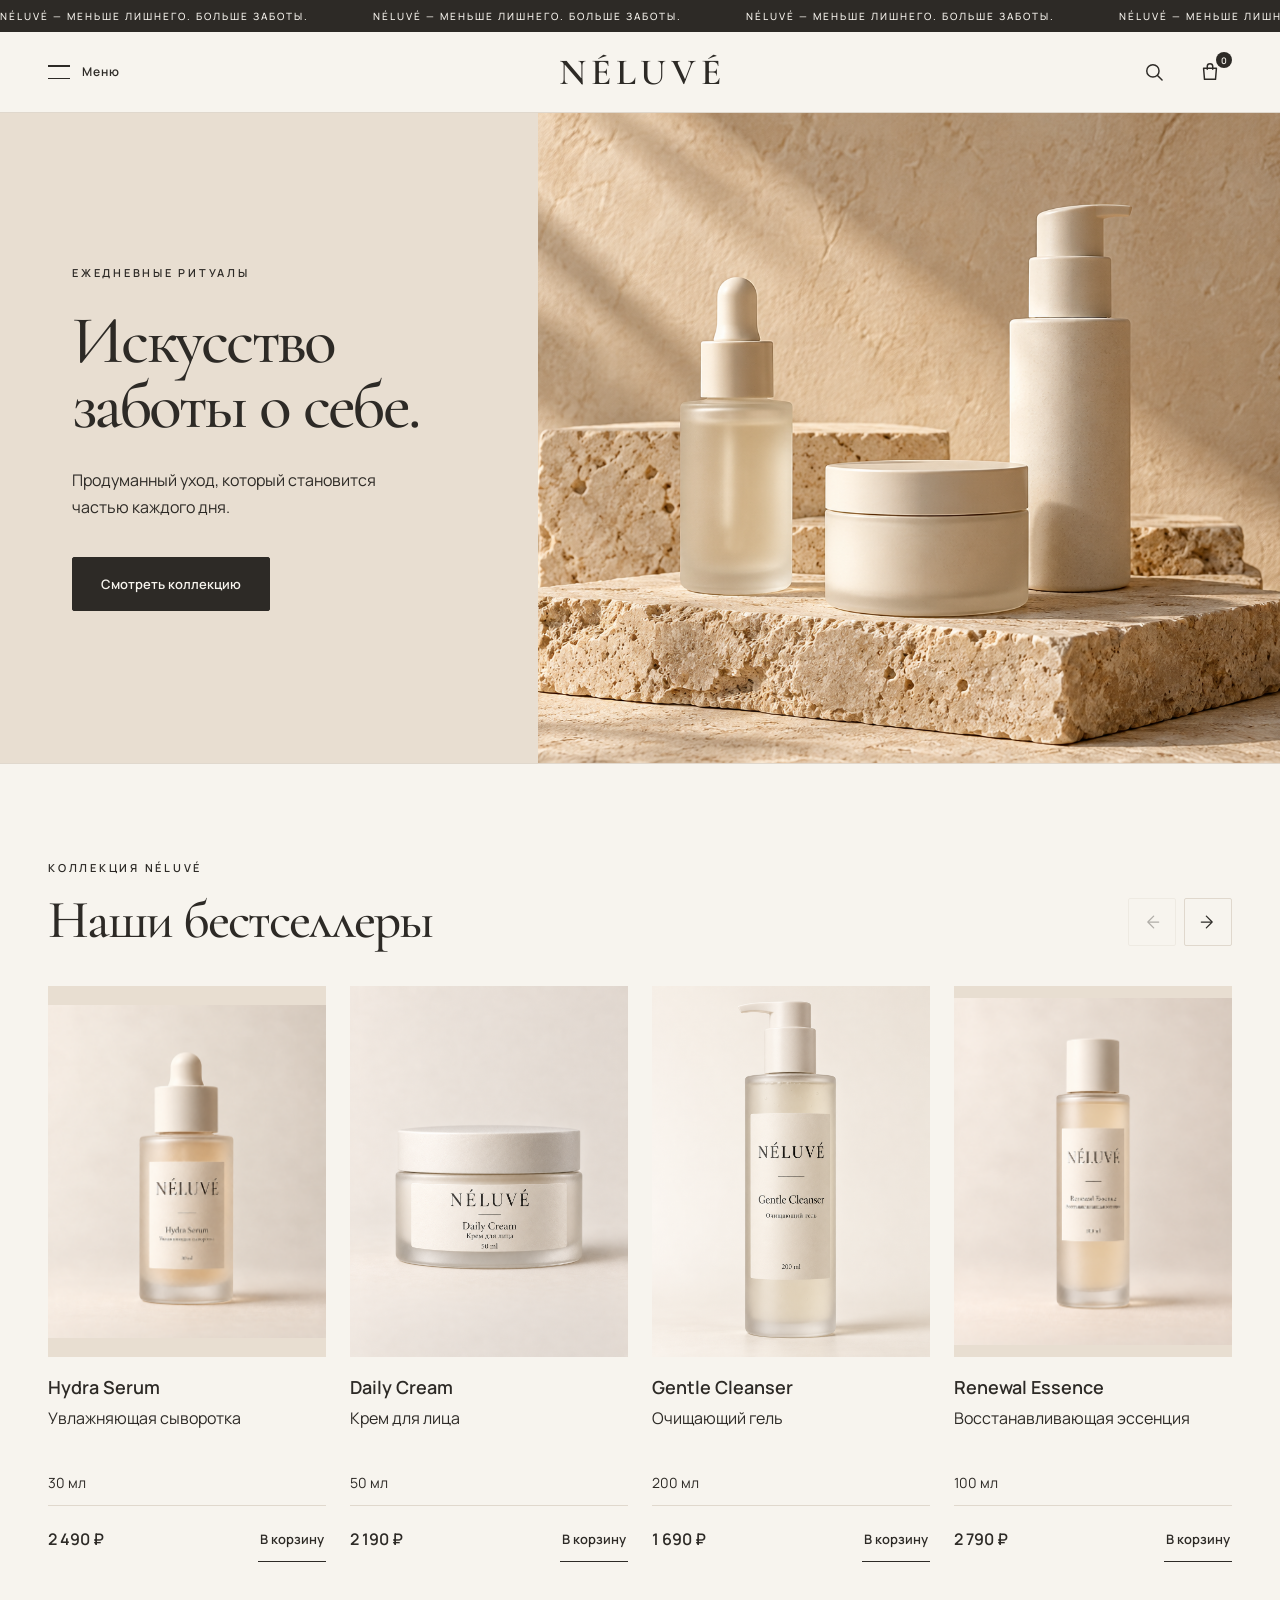
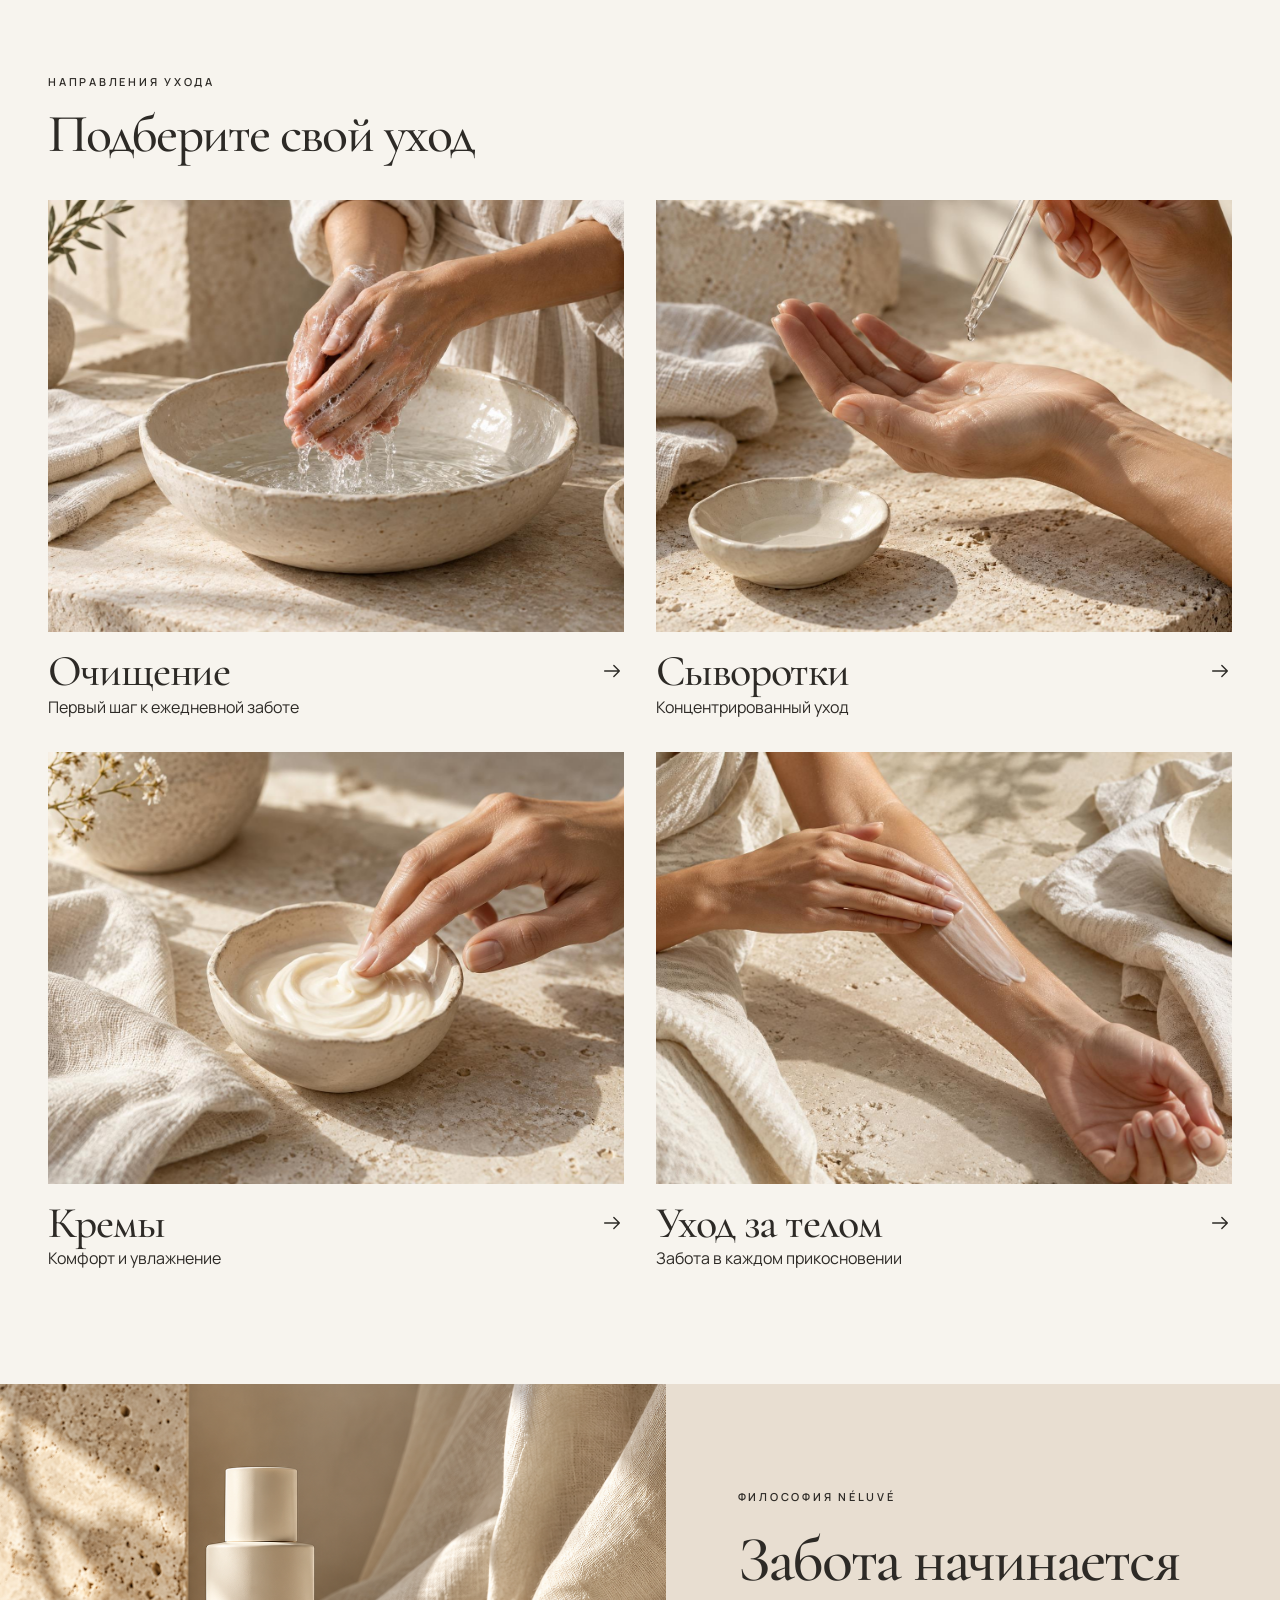
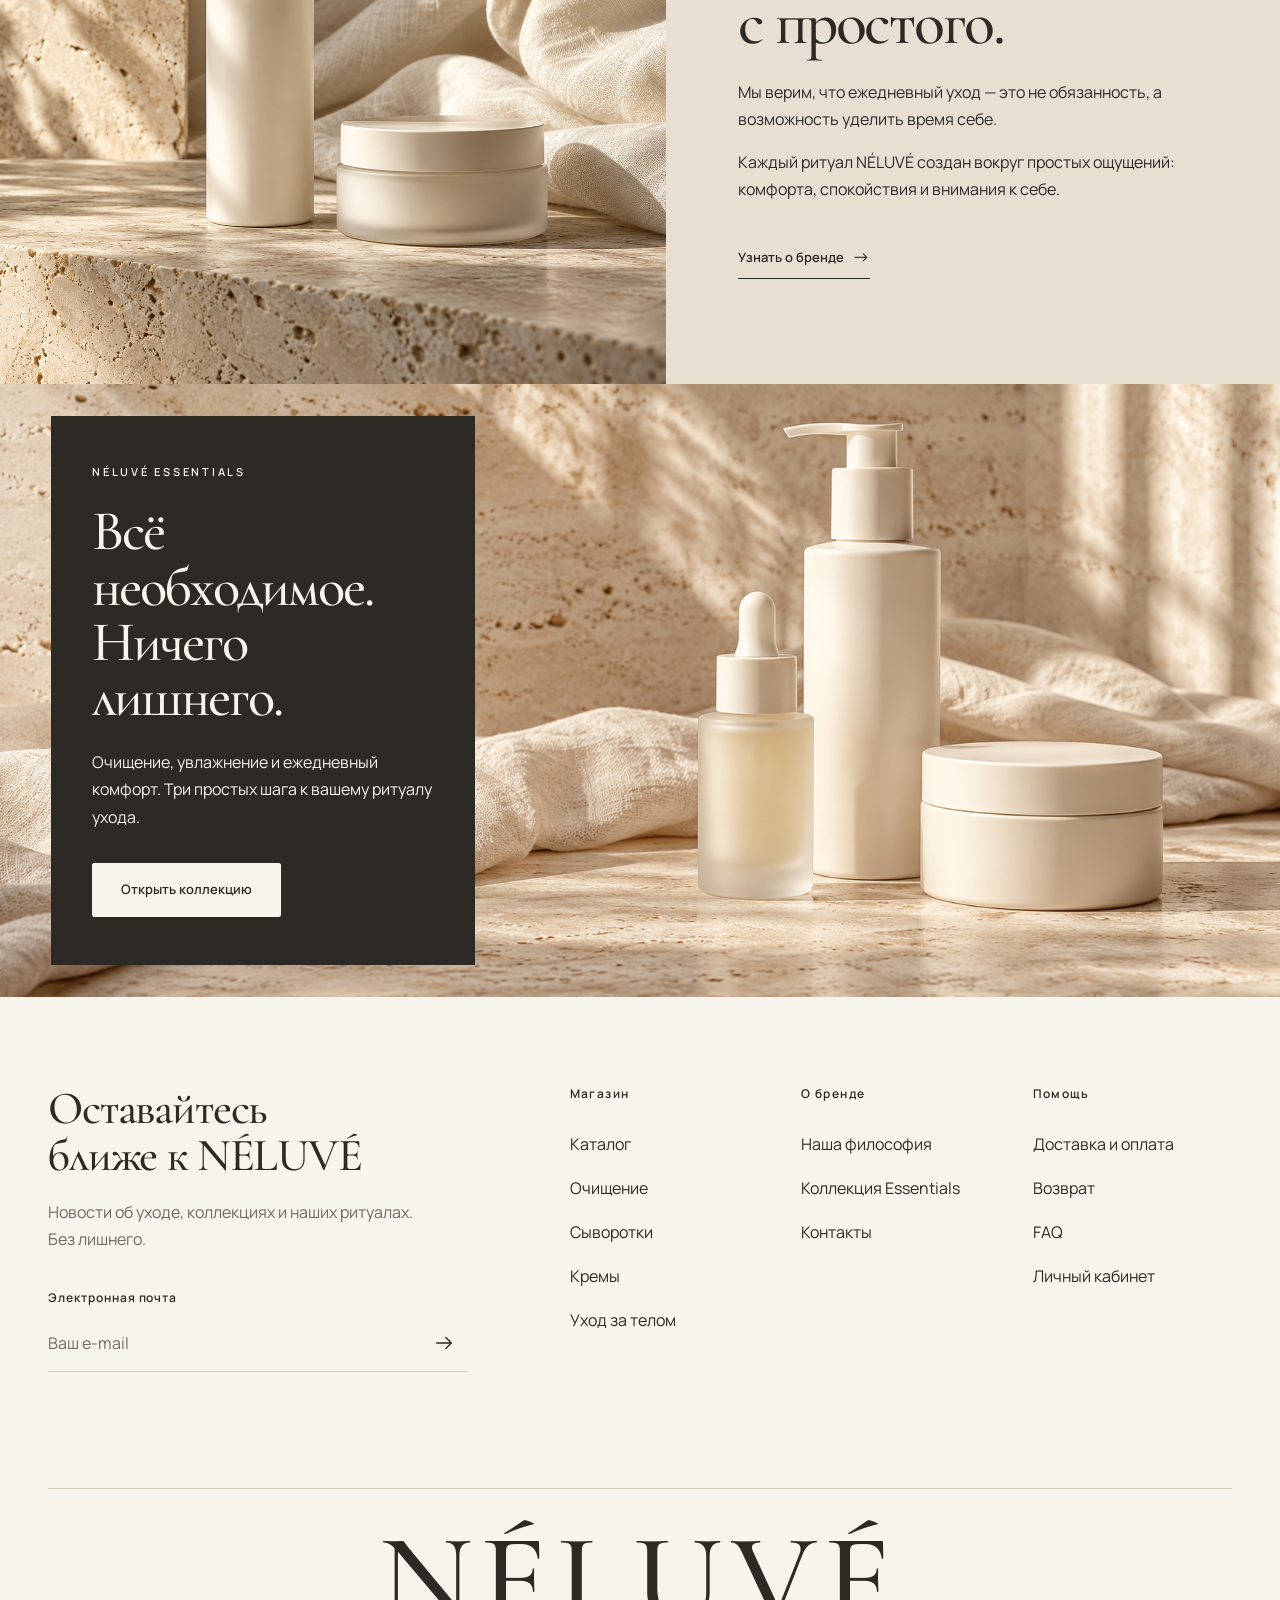
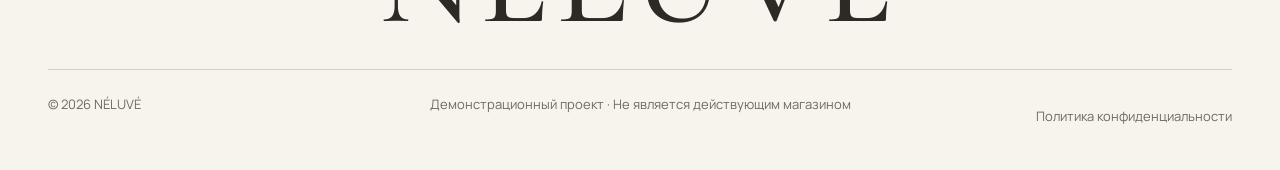
==== commit 33154bd3: "Add files via upload" ====
--- a/index.html
+++ b/index.html
@@ -1,12 +1,373 @@
-<!DOCTYPE html><html lang="ru"><head><meta charset="utf-8"><link rel="icon" href="./favicon.ico" type="image/x-icon"><meta name="viewport" content="width=device-width"><meta name="description" content="NOVIK — Calma collection"><link rel="stylesheet" href="./fonts/fonts.css"><title>NOVIK — Calma collection</title><style>.catalog-card[data-scope-nkvgaeeo]{min-width:0;position:relative}.catalog-card__link[data-scope-nkvgaeeo]{color:inherit;text-decoration:none;display:block}.catalog-card__link[data-scope-nkvgaeeo] img[data-scope-nkvgaeeo]{aspect-ratio:1;object-fit:cover;background:#f1f0f2;width:100%;height:562px;display:block}.catalog-card__details[data-scope-nkvgaeeo]{gap:7px;padding-top:14px;font:400 16px/1.05 Inter Tight,Arial,sans-serif;display:grid}.catalog-card__favorite[data-scope-nkvgaeeo]{color:#8d817a;cursor:pointer;background:0 0;border:0;place-items:center;width:32px;height:32px;padding:5px;display:grid;position:absolute;top:10px;right:5px}.catalog-card__favorite[data-scope-nkvgaeeo] svg[data-scope-nkvgaeeo]{width:22px;height:19px;overflow:visible}.catalog-card__favorite[data-scope-nkvgaeeo] path[data-scope-nkvgaeeo]{fill:#0000;stroke:currentColor;stroke-width:1.2px}.catalog-card__favorite[data-scope-nkvgaeeo][aria-pressed=true] path[data-scope-nkvgaeeo]{fill:currentColor}.catalog-card__favorite[data-scope-nkvgaeeo][aria-pressed=true]{color:#331f16}.catalog-card__favorite[data-scope-nkvgaeeo]:focus-visible,.catalog-card__link[data-scope-nkvgaeeo]:focus-visible{outline-offset:4px;outline:2px solid #331f16}@media (width>=768px) and (width<1200px){.catalog-card__link[data-scope-nkvgaeeo] img[data-scope-nkvgaeeo]{aspect-ratio:332/425;object-fit:cover;height:auto}}@media (width<768px){.catalog-card__link[data-scope-nkvgaeeo] img[data-scope-nkvgaeeo]{aspect-ratio:169/218;object-fit:cover;height:auto}.catalog-card__details[data-scope-nkvgaeeo]{gap:7px;padding-top:9px;font-size:14px;line-height:1.05}}
-</style><link rel="stylesheet" href="./assets/FavoritesCartSidebar.cBLfcO94.css"><link rel="stylesheet" href="./assets/index.DMnSNokR.css"><style>.familia-section[data-scope-tfskfanc]{color:#331f16;padding:var(--familia-padding-top,0px) 0 136px;background:#fff}.familia-section__inner[data-scope-tfskfanc]{width:min(1360px,100% - 80px);margin:0 auto}.familia-section__heading[data-scope-tfskfanc]{grid-template-columns:218px 1fr auto;align-items:start;column-gap:9px;margin-bottom:34px;display:grid}.familia-section[data-scope-tfskfanc] h2[data-scope-tfskfanc],.familia-section[data-scope-tfskfanc] p[data-scope-tfskfanc],.familia-section[data-scope-tfskfanc] a[data-scope-tfskfanc]{margin:0;font-family:Inter Tight,Arial,sans-serif;font-weight:400}.familia-section[data-scope-tfskfanc] h2[data-scope-tfskfanc]{letter-spacing:-.035em;font-family:Tenor Sans,Georgia,serif;font-size:44px;line-height:.98}.familia-section[data-scope-tfskfanc] p[data-scope-tfskfanc],.familia-section[data-scope-tfskfanc] a[data-scope-tfskfanc]{font-size:16px;line-height:20px}.familia-section[data-scope-tfskfanc] a[data-scope-tfskfanc]{color:inherit;text-underline-offset:2px;text-decoration:underline}.familia-section[data-scope-tfskfanc] a[data-scope-tfskfanc]:focus-visible{outline-offset:4px;outline:2px solid #331f16}.familia-section__gallery[data-scope-tfskfanc]{flex-wrap:nowrap;gap:10px;display:flex;overflow:hidden}.familia-section__gallery[data-scope-tfskfanc] img[data-scope-tfskfanc]{object-fit:cover;flex:0 0 218px;width:218px;height:279px;display:block}@media (width<=1199px){.familia-section[data-scope-tfskfanc]{padding-top:var(--familia-tablet-padding-top,var(--familia-padding-top,0px));padding-bottom:77px}.familia-section__inner[data-scope-tfskfanc]{width:auto;margin:0 47px}.familia-section__heading[data-scope-tfskfanc]{grid-template-columns:218px 1fr auto;margin-bottom:27px}.familia-section[data-scope-tfskfanc] h2[data-scope-tfskfanc]{font-size:44px}.familia-section__gallery[data-scope-tfskfanc]{gap:10px;overflow:hidden}.familia-section__gallery[data-scope-tfskfanc] img[data-scope-tfskfanc]{flex:0 0 calc(16.6667% - 8.33333px);width:calc(16.6667% - 8.33333px);height:209px}}@media (width<=596px){.familia-section[data-scope-tfskfanc]{padding-top:var(--familia-mobile-padding-top,var(--familia-tablet-padding-top,var(--familia-padding-top,0px)));padding-bottom:55px}.familia-section__inner[data-scope-tfskfanc]{margin:0 15px}.familia-section__heading[data-scope-tfskfanc]{grid-template-columns:1fr auto;gap:12px 10px;margin-bottom:22px;display:grid}.familia-section[data-scope-tfskfanc] h2[data-scope-tfskfanc]{grid-column:1;font-size:32px;line-height:1}.familia-section[data-scope-tfskfanc] p[data-scope-tfskfanc]{grid-column:1/-1;font-size:14px;line-height:16px}.familia-section[data-scope-tfskfanc] a[data-scope-tfskfanc]{grid-area:1/2;align-self:start;font-size:16px;line-height:20px}.familia-section__gallery[data-scope-tfskfanc]{scrollbar-width:none;overscroll-behavior-x:contain;-webkit-overflow-scrolling:touch;gap:8px;display:flex;overflow:auto hidden}.familia-section__gallery[data-scope-tfskfanc]::-webkit-scrollbar{display:none}.familia-section__gallery[data-scope-tfskfanc] img[data-scope-tfskfanc]{flex:0 0 80px;width:80px;height:103px}}@media (597px<=width<=768px){.familia-section__gallery[data-scope-tfskfanc] img[data-scope-tfskfanc]{flex:0 0 calc(16.6667% - 8.33333px);width:calc(16.6667% - 8.33333px);height:133px}}
-</style></head><body><main class="hero" id="top" aria-label="NOVIK Calma collection"><picture class="hero__background" aria-hidden="true"><source media="(max-width: 767px)" srcset="./hero/bg.jpg"><source media="(max-width: 1199px)" srcset="./hero/bg.jpg"><img src="./hero/bg.jpg" alt=""></picture><header class="site-header"><button class="menu-toggle" type="button" aria-label="Открыть меню" aria-expanded="false" aria-controls="mobile-menu"><span></span><span></span><span></span></button><nav class="site-desktop-nav site-desktop-nav--hero" aria-label="Основная навигация"><a href="./catalog/index.html">Каталог</a><div class="site-buyer-nav"><button class="site-buyer-toggle" type="button" aria-expanded="false" aria-controls="buyer-dropdown-hero">Покупателям<svg class="site-buyer-arrow" width="14" height="8" viewBox="0 0 14 8" fill="none" aria-hidden="true"><path d="M13.3394 6.68042L6.83935 0.68042L0.339355 6.68042" stroke="currentColor"></path></svg></button><div class="site-buyer-dropdown" id="buyer-dropdown-hero" aria-hidden="true"><a href="./delivery/index.html">Доставка</a><a href="./payment/index.html">Оплата</a><a href="./returns/index.html">Возврат</a></div></div><a href="#contacts">Контакты</a></nav><a class="logo" href="#top" aria-label="NOVIK, на главную">NOVIK</a><div class="header-actions" aria-label="Действия"><button class="header-store-action" type="button" data-sidebar-open="favorites" aria-label="Избранное"><img src="./hero/favorite.svg" alt=""><span class="header-store-count" data-favorites-count aria-hidden="true">0</span></button><button class="header-store-action cart" type="button" data-sidebar-open="cart" aria-label="Корзина, 0 товаров"><img src="./hero/cart.svg" alt=""><span class="header-store-count" data-store-count aria-hidden="true">0</span></button></div></header><aside class="mobile-menu" id="mobile-menu" data-mobile-menu data-root-selector=".hero" aria-label="Меню сайта" aria-hidden="true" hidden><nav class="mobile-menu__content" aria-label="Мобильная навигация"><section class="mobile-menu__group mobile-menu__group--catalog"><h2>Каталог</h2><a href="./catalog/index.html?category=bags">Сумки</a><a href="./catalog/index.html?category=accessories">Аксессуары</a></section><section class="mobile-menu__group mobile-menu__group--buyers"><h2>Покупателям</h2><a href="./delivery/index.html">Доставка</a><a href="./payment/index.html">Оплата</a><a href="./returns/index.html">Возврат</a></section><section class="mobile-menu__group mobile-menu__group--about"><h2>О бренде</h2><a href="./#contacts">Контакты</a><a href="./#about">О бренде</a><a href="#custom">Кастом</a></section></nav><div class="mobile-menu__socials" aria-label="Социальные сети"><a href="./#telegram" aria-label="Telegram"><img src="./hero/tg.svg" alt=""></a><a href="./#whatsapp" aria-label="WhatsApp"><img src="./hero/wp.svg" alt=""></a><a href="./#instagram" aria-label="Instagram"><img src="./hero/ig.svg" alt=""></a></div></aside><a class="product-card" href="./catalog/carta/index.html" aria-label="Открыть товар Carta"><span class="product-card__media"><span class="product-card__image"><img src="./hero/carta.png" alt="Carta collection"></span></span><span class="product-card__footer"><span class="product-card__title">Carta</span><img src="./hero/arrow.svg" alt="" aria-hidden="true"></span></a><div class="collection-copy"><h1>Calma collection</h1><div class="collection-copy__meta"><p class="collection-copy__brand">NOVIK.CRAFT</p><p class="collection-copy__description">Простые формы, тёплая кожа и вещи, к которым привыкают.</p></div></div></main><aside class="store-sidebar" data-store-sidebar aria-hidden="true" hidden><button class="store-sidebar__backdrop" type="button" data-sidebar-close aria-label="Закрыть панель"></button><section class="store-sidebar__panel" role="dialog" aria-modal="true" aria-labelledby="sidebar-title" tabindex="-1"><div class="store-sidebar__header"><h2 id="sidebar-title" data-sidebar-title>ИЗБРАННОЕ</h2><button class="store-sidebar__close" type="button" data-sidebar-close aria-label="Закрыть панель">×</button></div><div class="store-sidebar__content"><p class="store-sidebar__empty" data-sidebar-empty>Здесь пока ничего нет</p><div class="store-sidebar__list" data-sidebar-list></div></div><div class="store-sidebar__total" data-sidebar-total hidden><span>ИТОГО</span><strong data-sidebar-total-value></strong><a class="store-sidebar__checkout" href="./checkout/index.html">К ОФОРМЛЕНИЮ</a></div></section></aside><section class="catalog-section" id="catalog" aria-labelledby="catalog-title" data-scope-7uztvhtp><div class="catalog-section__inner" data-scope-7uztvhtp><div class="catalog-section__heading" data-scope-7uztvhtp><h2 id="catalog-title" data-scope-7uztvhtp>КАТАЛОГ</h2><a class="catalog-section__view" href="./catalog/index.html" data-scope-7uztvhtp>СМОТРЕТЬ</a></div><div class="catalog-section__grid" data-scope-7uztvhtp><article class="catalog-card" data-catalog-card data-product-slug="sombra" data-product-name="SOMBRA" data-product-price="18900" data-product-color="Коричневый" data-product-catalog="bags" data-product-audience="women" data-scope-nkvgaeeo><a class="catalog-card__link" href="./catalog/sombra/index.html" aria-label="Открыть товар SOMBRA" data-scope-nkvgaeeo><img src="./catalog/rectangle-821.png" alt="SOMBRA на светлом фоне" loading="lazy" data-scope-nkvgaeeo><div class="catalog-card__details" data-scope-nkvgaeeo><span data-scope-nkvgaeeo>СУМКА SOMBRA</span><span data-scope-nkvgaeeo>18 900 ₽</span></div></a><button class="catalog-card__favorite" type="button" data-product-id="sombra" data-product-name="СУМКА SOMBRA" data-product-price="18900" data-product-image="./catalog/rectangle-821.png" data-product-alt="SOMBRA на светлом фоне" aria-label="Добавить SOMBRA в избранное" aria-pressed="false" data-scope-nkvgaeeo><svg viewBox="0 0 22 19" aria-hidden="true" data-scope-nkvgaeeo><path d="M12.191 2.063a5.45 5.45 0 0 1 7.716 0 5.3 5.3 0 0 1 0 7.521L11 18.3 2.093 9.584a5.3 5.3 0 0 1 0-7.521 5.45 5.45 0 0 1 7.716 0L11 3.229z" data-scope-nkvgaeeo></path></svg></button></article><article class="catalog-card" data-catalog-card data-product-slug="luna" data-product-name="LUNA" data-product-price="21500" data-product-color="Карамельный" data-product-catalog="bags" data-product-audience="women" data-scope-nkvgaeeo><a class="catalog-card__link" href="./catalog/luna/index.html" aria-label="Открыть товар LUNA" data-scope-nkvgaeeo><img src="./catalog/rectangle-673.png" alt="LUNA на светлом фоне" loading="lazy" data-scope-nkvgaeeo><div class="catalog-card__details" data-scope-nkvgaeeo><span data-scope-nkvgaeeo>СУМКА LUNA</span><span data-scope-nkvgaeeo>21 500 ₽</span></div></a><button class="catalog-card__favorite" type="button" data-product-id="luna" data-product-name="СУМКА LUNA" data-product-price="21500" data-product-image="./catalog/rectangle-673.png" data-product-alt="LUNA на светлом фоне" aria-label="Добавить LUNA в избранное" aria-pressed="false" data-scope-nkvgaeeo><svg viewBox="0 0 22 19" aria-hidden="true" data-scope-nkvgaeeo><path d="M12.191 2.063a5.45 5.45 0 0 1 7.716 0 5.3 5.3 0 0 1 0 7.521L11 18.3 2.093 9.584a5.3 5.3 0 0 1 0-7.521 5.45 5.45 0 0 1 7.716 0L11 3.229z" data-scope-nkvgaeeo></path></svg></button></article><article class="catalog-card" data-catalog-card data-product-slug="paso" data-product-name="PASO" data-product-price="19800" data-product-color="Тёмно-коричневый" data-product-catalog="bags" data-product-audience="women" data-scope-nkvgaeeo><a class="catalog-card__link" href="./catalog/paso/index.html" aria-label="Открыть товар PASO" data-scope-nkvgaeeo><img src="./catalog/rectangle-700.png" alt="PASO на светлом фоне" loading="lazy" data-scope-nkvgaeeo><div class="catalog-card__details" data-scope-nkvgaeeo><span data-scope-nkvgaeeo>СУМКА PASO</span><span data-scope-nkvgaeeo>19 800 ₽</span></div></a><button class="catalog-card__favorite" type="button" data-product-id="paso" data-product-name="СУМКА PASO" data-product-price="19800" data-product-image="./catalog/rectangle-700.png" data-product-alt="PASO на светлом фоне" aria-label="Добавить PASO в избранное" aria-pressed="false" data-scope-nkvgaeeo><svg viewBox="0 0 22 19" aria-hidden="true" data-scope-nkvgaeeo><path d="M12.191 2.063a5.45 5.45 0 0 1 7.716 0 5.3 5.3 0 0 1 0 7.521L11 18.3 2.093 9.584a5.3 5.3 0 0 1 0-7.521 5.45 5.45 0 0 1 7.716 0L11 3.229z" data-scope-nkvgaeeo></path></svg></button></article><article class="catalog-card" data-catalog-card data-product-slug="nube" data-product-name="NUBE" data-product-price="22900" data-product-color="Молочный" data-product-catalog="bags" data-product-audience="women" data-scope-nkvgaeeo><a class="catalog-card__link" href="./catalog/nube/index.html" aria-label="Открыть товар NUBE" data-scope-nkvgaeeo><img src="./catalog/rectangle-675.png" alt="NUBE на светлом фоне" loading="lazy" data-scope-nkvgaeeo><div class="catalog-card__details" data-scope-nkvgaeeo><span data-scope-nkvgaeeo>СУМКА NUBE</span><span data-scope-nkvgaeeo>22 900 ₽</span></div></a><button class="catalog-card__favorite" type="button" data-product-id="nube" data-product-name="СУМКА NUBE" data-product-price="22900" data-product-image="./catalog/rectangle-675.png" data-product-alt="NUBE на светлом фоне" aria-label="Добавить NUBE в избранное" aria-pressed="false" data-scope-nkvgaeeo><svg viewBox="0 0 22 19" aria-hidden="true" data-scope-nkvgaeeo><path d="M12.191 2.063a5.45 5.45 0 0 1 7.716 0 5.3 5.3 0 0 1 0 7.521L11 18.3 2.093 9.584a5.3 5.3 0 0 1 0-7.521 5.45 5.45 0 0 1 7.716 0L11 3.229z" data-scope-nkvgaeeo></path></svg></button></article><article class="catalog-card" data-catalog-card data-product-slug="carta" data-product-name="CARTA" data-product-price="17600" data-product-color="Терракотовый" data-product-catalog="bags" data-product-audience="women" data-scope-nkvgaeeo><a class="catalog-card__link" href="./catalog/carta/index.html" aria-label="Открыть товар CARTA" data-scope-nkvgaeeo><img src="./catalog/rectangle-702.png" alt="CARTA на светлом фоне" loading="lazy" data-scope-nkvgaeeo><div class="catalog-card__details" data-scope-nkvgaeeo><span data-scope-nkvgaeeo>СУМКА CARTA</span><span data-scope-nkvgaeeo>17 600 ₽</span></div></a><button class="catalog-card__favorite" type="button" data-product-id="carta" data-product-name="СУМКА CARTA" data-product-price="17600" data-product-image="./catalog/rectangle-702.png" data-product-alt="CARTA на светлом фоне" aria-label="Добавить CARTA в избранное" aria-pressed="false" data-scope-nkvgaeeo><svg viewBox="0 0 22 19" aria-hidden="true" data-scope-nkvgaeeo><path d="M12.191 2.063a5.45 5.45 0 0 1 7.716 0 5.3 5.3 0 0 1 0 7.521L11 18.3 2.093 9.584a5.3 5.3 0 0 1 0-7.521 5.45 5.45 0 0 1 7.716 0L11 3.229z" data-scope-nkvgaeeo></path></svg></button></article><article class="catalog-card" data-catalog-card data-product-slug="linea" data-product-name="LINEA" data-product-price="20700" data-product-color="Шоколадный" data-product-catalog="bags" data-product-audience="women" data-scope-nkvgaeeo><a class="catalog-card__link" href="./catalog/linea/index.html" aria-label="Открыть товар LINEA" data-scope-nkvgaeeo><img src="./catalog/rectangle-677.png" alt="LINEA на светлом фоне" loading="lazy" data-scope-nkvgaeeo><div class="catalog-card__details" data-scope-nkvgaeeo><span data-scope-nkvgaeeo>СУМКА LINEA</span><span data-scope-nkvgaeeo>20 700 ₽</span></div></a><button class="catalog-card__favorite" type="button" data-product-id="linea" data-product-name="СУМКА LINEA" data-product-price="20700" data-product-image="./catalog/rectangle-677.png" data-product-alt="LINEA на светлом фоне" aria-label="Добавить LINEA в избранное" aria-pressed="false" data-scope-nkvgaeeo><svg viewBox="0 0 22 19" aria-hidden="true" data-scope-nkvgaeeo><path d="M12.191 2.063a5.45 5.45 0 0 1 7.716 0 5.3 5.3 0 0 1 0 7.521L11 18.3 2.093 9.584a5.3 5.3 0 0 1 0-7.521 5.45 5.45 0 0 1 7.716 0L11 3.229z" data-scope-nkvgaeeo></path></svg></button></article></div></div></section><section class="about-brand" id="about" aria-labelledby="about-brand-title" data-scope-a7igk3vi><div class="about-brand__inner" data-scope-a7igk3vi><h2 id="about-brand-title" data-scope-a7igk3vi>О бренде</h2><div class="about-brand__grid" data-scope-a7igk3vi><article class="about-brand__panel about-brand__panel--paper" data-scope-a7igk3vi><div class="about-brand__framed-image" data-scope-a7igk3vi><img src="./about/strap.jpg" alt="Ремешок кожаной сумки NOVIK" loading="lazy" data-scope-a7igk3vi></div><p data-scope-a7igk3vi>Novik Craft — это современный бренд кожаных изделий, созданный с вниманием к человеку, материалу и повседневной жизни.</p></article><div class="about-brand__panel about-brand__panel--model" data-scope-a7igk3vi><img src="./about/model.jpg" alt="Модель с кожаной сумкой NOVIK" loading="lazy" data-scope-a7igk3vi></div><article class="about-brand__panel about-brand__panel--leather" data-scope-a7igk3vi><div class="about-brand__framed-image" data-scope-a7igk3vi><img src="./about/leather-texture.jpg" alt="Текстура натуральной кожи" loading="lazy" data-scope-a7igk3vi></div><p data-scope-a7igk3vi>Мы работаем с кожей как с живым материалом: уважаем её характер, принимаем несовершенства и ценим, как она меняется со временем. Нам важно не производить лишнего, а создать ощущение — спокойное, тёплое и честное.</p></article><div class="about-brand__panel about-brand__panel--street" data-scope-a7igk3vi><picture class="about-brand__street-picture" data-scope-a7igk3vi><img src="./about/street-clean.png" alt="Девушка с сумкой NUBE на городской улице" loading="lazy" data-scope-a7igk3vi></picture><a class="about-brand__collection" href="./catalog/nube/index.html" aria-label="Коллекция NUBE" data-scope-a7igk3vi><span class="about-brand__collection-media" data-scope-a7igk3vi><img class="about-brand__collection-image" src="./about/bag-texture.jpg" alt="" loading="lazy" data-scope-a7igk3vi></span><span class="about-brand__collection-row" aria-hidden="true" data-scope-a7igk3vi><span class="about-brand__collection-title" data-scope-a7igk3vi>NUBE</span><img src="./hero/footer-arrow.svg" alt="" loading="lazy" data-scope-a7igk3vi></span></a></div></div></div></section><section class="care-tips" aria-labelledby="care-tips-title" data-scope-rteakbvz><div class="care-tips__inner" data-scope-rteakbvz><h2 id="care-tips-title" data-scope-rteakbvz>Советы по уходу</h2><div class="care-tips__grid" data-scope-rteakbvz><article class="care-tips__card care-tips__card--daily" data-scope-rteakbvz><h3 data-scope-rteakbvz>Ежедневное использование</h3><p data-scope-rteakbvz>Старайтесь не перегружать сумку и избегайте длительного контакта с водой. Натуральная кожа любит спокойное обращение и со временем становится только мягче и красивее.</p></article><div class="care-tips__photo" data-scope-rteakbvz><img src="./care/care-photo.jpg" alt="Кожаная сумка NOVIK на городской мостовой" loading="lazy" data-scope-rteakbvz></div><article class="care-tips__card care-tips__card--cleaning" data-scope-rteakbvz><h3 data-scope-rteakbvz>Лёгкая очистка</h3><p data-scope-rteakbvz>Если на поверхности появилась пыль или лёгкое загрязнение, достаточно протереть сумку мягкой сухой тканью. При необходимости можно использовать слегка влажную салфетку без моющих средств.</p></article><article class="care-tips__card care-tips__card--nutrition" data-scope-rteakbvz><h3 data-scope-rteakbvz>Питание кожи</h3><p data-scope-rteakbvz>Иногда коже нужна забота. Один-два раза в год можно нанести небольшое количество крема или кондиционера для натуральной кожи — это поможет сохранить мягкость и глубину цвета.</p></article><article class="care-tips__card care-tips__card--storage" data-scope-rteakbvz><h3 data-scope-rteakbvz>Хранение</h3><p data-scope-rteakbvz>Когда сумка не используется, храните её в тканевом мешке или коробке, вдали от прямого солнца и источников тепла. Чтобы сохранить форму, можно слегка наполнить её мягкой бумагой.</p></article></div></div></section><section class="clave-section" id="clave" aria-label="Коллекция CLAVE" data-scope-yhv3xe2z><div class="clave-section__inner" data-scope-yhv3xe2z><div class="clave-section__frame" role="img" aria-label="Кошельки коллекции CLAVE на деревянном столе" data-scope-yhv3xe2z><picture class="clave-section__background" aria-hidden="true" data-scope-yhv3xe2z><source media="(max-width: 767px)" srcset="./clave/bg-mobile.png" data-scope-yhv3xe2z><source media="(max-width: 1199px)" srcset="./clave/bg-tablet.png" data-scope-yhv3xe2z><img src="./clave/wallets-bg.jpg" alt="" loading="lazy" data-scope-yhv3xe2z></picture><a class="clave-section__card" href="#clave" aria-label="Коллекция CLAVE" data-scope-yhv3xe2z><span class="clave-section__card-media" data-scope-yhv3xe2z><img src="./clave/card-media.png" alt="" loading="lazy" data-scope-yhv3xe2z></span><span class="clave-section__card-row" aria-hidden="true" data-scope-yhv3xe2z><span class="clave-section__card-title" data-scope-yhv3xe2z>CLAVE</span><img src="./hero/footer-arrow.svg" alt="" loading="lazy" data-scope-yhv3xe2z></span></a></div></div></section><section class="familia-section" id="familia" aria-labelledby="familia-title" style="--familia-padding-top: 0px; --familia-tablet-padding-top: 0px; --familia-mobile-padding-top: 0px;" data-scope-tfskfanc><div class="familia-section__inner" data-scope-tfskfanc><div class="familia-section__heading" data-scope-tfskfanc><h2 id="familia-title" data-scope-tfskfanc>FAMILIA</h2><p data-scope-tfskfanc>Публикуйте фото и видео<br data-scope-tfskfanc>Отмечайте novik.studio<br data-scope-tfskfanc>Присоединяйтесь в нашей семье<br data-scope-tfskfanc></p><a href="#instagram" data-scope-tfskfanc>@NOVIK.STUDIO</a></div><div class="familia-section__gallery" aria-label="Фотографии сообщества NOVIK" data-scope-tfskfanc><img src="./familia/rectangle-685.jpg" alt="Коричневая сумка NOVIK в руках" loading="lazy" data-scope-tfskfanc><img src="./familia/rectangle-690.png" alt="Фактура меха и кожаного шва сумки NOVIK" loading="lazy" data-scope-tfskfanc><img src="./familia/rectangle-687.jpg" alt="Сумка NOVIK на фоне моря" loading="lazy" data-scope-tfskfanc><img src="./familia/rectangle-686.jpg" alt="Фактура кожи сумки NOVIK" loading="lazy" data-scope-tfskfanc><img src="./familia/rectangle-689.jpg" alt="Образ с сумкой NOVIK на городской улице" loading="lazy" data-scope-tfskfanc><img src="./familia/rectangle-688.png" alt="Чёрная кожаная сумка NOVIK" loading="lazy" data-scope-tfskfanc></div></div></section><footer class="site-footer" aria-label="Подвал сайта" data-scope-jo6i4kqk><div class="site-footer__inner" data-scope-jo6i4kqk><div class="site-footer__top" data-scope-jo6i4kqk><a class="site-footer__logo" href="#top" aria-label="NOVIK, на главную" data-scope-jo6i4kqk>NOVIK</a><div class="site-footer__socials" aria-label="Социальные сети" data-scope-jo6i4kqk><a href="#telegram" aria-label="Telegram" data-scope-jo6i4kqk><img src="./hero/tg.svg" alt="" data-scope-jo6i4kqk></a><a href="#whatsapp" aria-label="WhatsApp" data-scope-jo6i4kqk><img src="./hero/wp.svg" alt="" data-scope-jo6i4kqk></a><a href="#instagram" aria-label="Instagram" data-scope-jo6i4kqk><img src="./hero/ig.svg" alt="" data-scope-jo6i4kqk></a></div><address class="site-footer__contacts" id="contacts" data-scope-jo6i4kqk><a href="mailto:novik-craft@gmail.com" data-scope-jo6i4kqk>novik-craft@gmail.com</a><a href="tel:+79090029022" data-scope-jo6i4kqk>8 909 002 90 22</a></address><nav class="site-footer__nav site-footer__nav--catalog" aria-labelledby="footer-catalog-title" data-scope-jo6i4kqk><h2 id="footer-catalog-title" data-scope-jo6i4kqk>Каталог</h2><a href="./catalog/index.html?category=bags" data-scope-jo6i4kqk>Сумки</a><a href="./catalog/index.html?category=accessories" data-scope-jo6i4kqk>Аксессуары</a></nav><nav class="site-footer__nav site-footer__nav--buyers" aria-labelledby="footer-buyers-title" data-scope-jo6i4kqk><h2 id="footer-buyers-title" data-scope-jo6i4kqk>Покупателям</h2><a href="./delivery/index.html" data-scope-jo6i4kqk>Доставка</a><a href="./payment/index.html" data-scope-jo6i4kqk>Оплата</a><a href="./returns/index.html" data-scope-jo6i4kqk>Возврат</a></nav><nav class="site-footer__nav site-footer__nav--about" aria-labelledby="footer-about-title" data-scope-jo6i4kqk><h2 id="footer-about-title" data-scope-jo6i4kqk>О бренде</h2><a href="#contacts" data-scope-jo6i4kqk>Контакты</a><a href="#about" data-scope-jo6i4kqk>О бренде</a><a href="#custom" data-scope-jo6i4kqk>Кастом</a></nav><section class="site-footer__custom" id="custom" aria-labelledby="footer-custom-title" data-scope-jo6i4kqk><h2 id="footer-custom-title" data-scope-jo6i4kqk>Кастомная вещь</h2><p data-scope-jo6i4kqk>Уникальная вещь начинается с идеи.<br data-scope-jo6i4kqk>Оставьте свои контакты — мы свяжемся с вами и обсудим будущую работу<br data-scope-jo6i4kqk></p><form class="site-footer__form" id="footer-subscribe-form"  method="post" data-scope-jo6i4kqk><label class="visually-hidden" for="footer-email" data-scope-jo6i4kqk>Ваш e-mail</label><div class="site-footer__input-wrap" data-scope-jo6i4kqk><input id="footer-email" name="email" type="email" autocomplete="email" placeholder="Ваш e-mail" required aria-required="true" aria-describedby="footer-email-error" data-scope-jo6i4kqk><button type="submit" aria-label="Отправить email" data-scope-jo6i4kqk><img src="./hero/footer-arrow.svg" alt="" data-scope-jo6i4kqk></button></div><p class="site-footer__form-error" id="footer-email-error" role="alert" aria-live="polite" data-scope-jo6i4kqk></p><small data-scope-jo6i4kqk>Оформляя подписку вы соглашаетесь<br data-scope-jo6i4kqk>с публичной офертой и политикой обработки<br data-scope-jo6i4kqk>персональных данных<br data-scope-jo6i4kqk></small></form></section></div><div class="site-footer__bottom" data-scope-jo6i4kqk><span data-scope-jo6i4kqk>@2025 NOVIK</span><span data-scope-jo6i4kqk>Все права защищены</span></div></div></footer><div class="custom-request-modal" id="custom-request-modal" hidden aria-hidden="true" data-scope-jo6i4kqk><div class="custom-request-modal__backdrop" data-custom-modal-close data-scope-jo6i4kqk></div><section class="custom-request-modal__dialog" role="dialog" aria-modal="true" aria-labelledby="custom-request-modal-title" aria-describedby="custom-request-modal-description" tabindex="-1" data-scope-jo6i4kqk><button class="custom-request-modal__close" type="button" data-custom-modal-close aria-label="Закрыть окно" data-scope-jo6i4kqk>×</button><div class="custom-request-modal__check" aria-hidden="true" data-scope-jo6i4kqk><svg viewBox="0 0 76 76" focusable="false" data-scope-jo6i4kqk><circle cx="38" cy="38" r="31" data-scope-jo6i4kqk></circle><path d="M21 38 33 50 57 26" data-scope-jo6i4kqk></path></svg></div><h2 id="custom-request-modal-title" data-scope-jo6i4kqk>Спасибо!</h2><p id="custom-request-modal-description" data-scope-jo6i4kqk>Демонстрация: заявка не отправлена.</p></section></div><script>window.NOVIK_ROOT=new URL("./",document.baseURI).href; document.querySelectorAll('[data-product-image]').forEach(function(el){el.dataset.productImage=new URL(el.dataset.productImage,document.baseURI).href});</script><script>
-(()=>{document.querySelectorAll(`.site-desktop-nav`).forEach(e=>{if(e.dataset.initialized===`true`)return;e.dataset.initialized=`true`;let t=Array.from(e.querySelectorAll(`.site-buyer-nav`)),n=Array.from(e.querySelectorAll(`.site-buyer-subnav`)),r=(e,t)=>{let n=e.querySelector(`.site-buyer-toggle`),r=e.querySelector(`.site-buyer-dropdown`);!n||!r||(e.classList.toggle(`is-open`,t),n.setAttribute(`aria-expanded`,String(t)),r.setAttribute(`aria-hidden`,String(!t)))},i=(e,t)=>{let n=e.querySelector(`.site-buyer-subtoggle`),r=e.querySelector(`.site-buyer-subdropdown`);!n||!r||(e.classList.toggle(`is-open`,t),n.setAttribute(`aria-expanded`,String(t)),r.setAttribute(`aria-hidden`,String(!t)))},a=()=>{n.forEach(e=>i(e,!1))},o=(e=!1)=>{a(),t.forEach(t=>{r(t,!1),e&&t.querySelector(`.site-buyer-toggle`)?.blur()})};t.forEach(e=>{let t=e.querySelector(`.site-buyer-toggle`);t&&t.addEventListener(`click`,()=>{let n=t.getAttribute(`aria-expanded`)!==`true`;o(),r(e,n)})}),n.forEach(e=>{e.addEventListener(`mouseenter`,()=>{n.forEach(t=>{t!==e&&i(t,!1)}),i(e,!0)}),e.addEventListener(`mouseleave`,()=>{e.contains(document.activeElement)||i(e,!1)}),e.addEventListener(`focusin`,()=>{n.forEach(t=>{t!==e&&i(t,!1)}),i(e,!0)}),e.addEventListener(`focusout`,t=>{let n=t.relatedTarget;(!n||!e.contains(n))&&i(e,!1)})}),document.addEventListener(`click`,t=>{if(!e.contains(t.target)){o();let t=document.activeElement;t&&e.contains(t)&&t.blur()}}),document.addEventListener(`keydown`,t=>{if(t.key===`Escape`){o(!0);let t=document.activeElement;t&&e.contains(t)&&t.blur()}})});
-})();
-</script><script>
-(()=>{document.querySelectorAll(`[data-mobile-menu]`).forEach(e=>{if(e.dataset.initialized===`true`)return;e.dataset.initialized=`true`;let t=document.querySelector(`[aria-controls="${e.id}"]`),n=e.dataset.rootSelector,r=n?document.querySelector(n):null,i,a=n=>{if(!t)return;if(i!==void 0&&(window.clearTimeout(i),i=void 0),r?.classList.toggle(`menu-is-open`,n),t.setAttribute(`aria-expanded`,String(n)),t.setAttribute(`aria-label`,n?`Закрыть меню`:`Открыть меню`),e.setAttribute(`aria-hidden`,String(!n)),document.body.classList.toggle(`menu-lock`,n),n){e.hidden=!1,e.classList.remove(`is-open`),requestAnimationFrame(()=>{t.getAttribute(`aria-expanded`)===`true`&&e.classList.add(`is-open`)});return}e.classList.remove(`is-open`);let a=window.matchMedia(`(prefers-reduced-motion: reduce)`).matches;i=window.setTimeout(()=>{e.hidden=!0,i=void 0},a?0:420)};t?.addEventListener(`click`,()=>{a(t.getAttribute(`aria-expanded`)!==`true`)}),e.querySelectorAll(`a`).forEach(e=>{e.addEventListener(`click`,()=>a(!1))}),document.addEventListener(`keydown`,e=>{e.key===`Escape`&&t?.getAttribute(`aria-expanded`)===`true`&&a(!1)})});
-})();
-</script><script src="./assets/FavoritesCartSidebar.B6Jwl61F.js"></script><script src="./assets/CatalogCard.e5NVN-3y.js"></script><script>
-(()=>{var e=document.querySelector(`#footer-subscribe-form`),t=document.querySelector(`#footer-email`),n=e?.querySelector(`button[type="submit"]`),r=document.querySelector(`#footer-email-error`),i=document.querySelector(`#custom-request-modal`),a=i?.querySelector(`.custom-request-modal__dialog`),o=i?.querySelectorAll(`[data-custom-modal-close]`),s,c=null;document.activeElement===t&&t?.blur();var l=()=>{if(!i||i.hidden)return;s!==void 0&&window.clearTimeout(s),s=void 0,i.classList.remove(`is-open`),i.setAttribute(`aria-hidden`,`true`);let e=window.matchMedia(`(prefers-reduced-motion: reduce)`).matches;window.setTimeout(()=>{i.classList.contains(`is-open`)||(i.hidden=!0)},e?0:240),(c??t)?.focus(),c=null};o?.forEach(e=>e.addEventListener(`click`,l)),a?.addEventListener(`keydown`,e=>{if(e.key===`Escape`){e.preventDefault(),l();return}if(e.key!==`Tab`)return;let t=Array.from(a.querySelectorAll(`button, [href], input, select, textarea, [tabindex]:not([tabindex="-1"])`)).filter(e=>!e.hasAttribute(`disabled`));if(t.length===0){e.preventDefault(),a.focus();return}let n=t[0],r=t[t.length-1];e.shiftKey&&document.activeElement===n?(e.preventDefault(),r.focus()):!e.shiftKey&&document.activeElement===r&&(e.preventDefault(),n.focus())}),e?.addEventListener(`submit`,async i=>{if(i.preventDefault(),!(!t||!n||!t.reportValidity())){n.disabled=!0,r?.replaceChildren();try{t.value=``,e.dispatchEvent(new CustomEvent(`custom-request:success`))}catch{r&&(r.textContent=`Не удалось отправить заявку. Попробуйте позже.`)}finally{n.disabled=!1}}}),t?.addEventListener(`input`,()=>r?.replaceChildren()),e?.addEventListener(`custom-request:success`,()=>{!i||!a||(s!==void 0&&window.clearTimeout(s),c=document.activeElement instanceof HTMLElement?document.activeElement:t,i.hidden=!1,i.setAttribute(`aria-hidden`,`false`),i.classList.remove(`is-open`),requestAnimationFrame(()=>i.classList.add(`is-open`)),o?.[1]?.focus(),s=window.setTimeout(l,3e3))});
-})();
-</script></body></html>+<!doctype html>
+<html lang="ru">
+<head>
+  <meta charset="utf-8">
+  <meta name="viewport" content="width=device-width, initial-scale=1">
+  <meta name="theme-color" content="#F7F4EE">
+  <meta name="description" content="NÉLUVÉ — продуманный уход для ежедневных ритуалов заботы о себе.">
+  <title>NÉLUVÉ — Искусство заботы о себе</title>
+  <link rel="preload" href="assets/fonts/cormorant-500.ttf" as="font" type="font/ttf" crossorigin>
+  <link rel="preload" href="assets/fonts/manrope-400.ttf" as="font" type="font/ttf" crossorigin>
+  <style>
+    /* OD-LAYOUT-PRIMITIVES v1 — structure only: display, flex/grid, overflow, wrapping, ratio.
+       Put this @layer first; product CSS outside the layer always wins. */
+    @layer od-layout {
+      :where(.od-stack,.od-row,.od-row-top,.od-cluster,.od-grid,.od-field,.od-stat,.od-cell,.od-tile) > :where(*) { min-width: 0; }
+
+      /* containers */
+      .od-stack   { display: flex; flex-direction: column; gap: var(--od-gap, 8px); }
+      .od-row     { display: flex; align-items: center; gap: var(--od-gap, 8px); }
+      .od-row-top { display: flex; align-items: flex-start; gap: var(--od-gap, 8px); }
+      .od-cluster { display: flex; flex-wrap: wrap; align-items: center; gap: var(--od-gap, 8px); }
+      .od-fill    { flex: 1 1 0; min-width: 0; }
+      .od-fixed   { flex: none; }
+      .od-grid    { display: grid; gap: var(--od-gap, 12px); grid-template-columns: repeat(var(--od-cols, 3), minmax(0, 1fr)); }
+
+      /* stacked information: each piece is its own line — never sibling inline spans */
+      .od-stat, .od-field, .od-cell { display: grid; gap: var(--od-gap, 2px); }
+      :where(.od-stat,.od-field,.od-cell) > :where(*) { display: block; }
+      .od-tile { display: grid; grid-template-rows: auto 1fr; }
+      :where(.od-tile) > :where(*) { display: block; }
+
+      /* media keeps its intrinsic ratio by default; never a distorted or cropped
+         cover by accident. height:auto lets the ratio win over an <img height="…">
+         attribute. Cropping to a uniform box is an explicit opt-in: set --od-ratio
+         AND add .od-media-cover together (per the core rule, only where a crop is
+         deliberate — tile thumbs, decorative fills — never on full-frame content). */
+      .od-media { display: block; width: 100%; height: auto; aspect-ratio: var(--od-ratio, auto); }
+      .od-media-cover { object-fit: cover; }
+
+      /* data text only — authored copy is rewritten to its budget instead */
+      .od-truncate { display: block; max-width: 100%; overflow: hidden; white-space: nowrap; text-overflow: ellipsis; }
+      .od-clamp-2, .od-clamp-3 { display: -webkit-box; -webkit-box-orient: vertical; overflow: hidden; overflow-wrap: anywhere; }
+      .od-clamp-2 { -webkit-line-clamp: 2; }
+      .od-clamp-3 { -webkit-line-clamp: 3; }
+      .od-lines-2 { min-height: calc(2 * 1.4em); }
+      .od-nowrap  { white-space: nowrap; }
+      .od-keep    { word-break: keep-all; overflow-wrap: anywhere; }
+
+      /* screen skeleton (optional): bars take their own space, the middle scrolls */
+      .od-screen { display: grid; grid-template-rows: auto minmax(0, 1fr) auto; height: 100%; }
+      .od-scroll { overflow-y: auto; overscroll-behavior: contain; min-height: 0; }
+
+      /* horizontal rail: the next item peeks at the edge */
+      .od-rail { display: flex; gap: var(--od-gap, 8px); overflow-x: auto; scroll-snap-type: x proximity; scrollbar-width: none;
+                 padding-inline: var(--od-rail-pad, 16px); scroll-padding-inline: var(--od-rail-pad, 16px); }
+      .od-rail::-webkit-scrollbar { display: none; }
+      :where(.od-rail) > :where(*) { flex: none; scroll-snap-align: start; }
+      :where(.od-rail) > :where(:last-child) { margin-inline-end: var(--od-rail-pad, 16px); }
+
+      .od-spacer { flex: none; visibility: hidden; pointer-events: none; }
+      .od-touch  { min-width: 44px; min-height: 44px; }
+    }
+    /* /OD-LAYOUT-PRIMITIVES v1 */
+  </style>
+  <link rel="stylesheet" href="styles.css">
+  <script src="products.js" defer></script>
+  <script src="app.js" defer></script>
+</head>
+<body>
+  <!-- Announcement bar -->
+  <div class="announcement" role="note" aria-label="NÉLUVÉ — МЕНЬШЕ ЛИШНЕГО. БОЛЬШЕ ЗАБОТЫ.">
+    <div class="announcement__track" aria-hidden="true">
+      <div class="announcement__group">
+        <span>NÉLUVÉ — МЕНЬШЕ ЛИШНЕГО. БОЛЬШЕ ЗАБОТЫ.</span>
+        <span>NÉLUVÉ — МЕНЬШЕ ЛИШНЕГО. БОЛЬШЕ ЗАБОТЫ.</span>
+        <span>NÉLUVÉ — МЕНЬШЕ ЛИШНЕГО. БОЛЬШЕ ЗАБОТЫ.</span>
+        <span>NÉLUVÉ — МЕНЬШЕ ЛИШНЕГО. БОЛЬШЕ ЗАБОТЫ.</span>
+        <span>NÉLUVÉ — МЕНЬШЕ ЛИШНЕГО. БОЛЬШЕ ЗАБОТЫ.</span>
+      </div>
+      <div class="announcement__group">
+        <span>NÉLUVÉ — МЕНЬШЕ ЛИШНЕГО. БОЛЬШЕ ЗАБОТЫ.</span>
+        <span>NÉLUVÉ — МЕНЬШЕ ЛИШНЕГО. БОЛЬШЕ ЗАБОТЫ.</span>
+        <span>NÉLUVÉ — МЕНЬШЕ ЛИШНЕГО. БОЛЬШЕ ЗАБОТЫ.</span>
+        <span>NÉLUVÉ — МЕНЬШЕ ЛИШНЕГО. БОЛЬШЕ ЗАБОТЫ.</span>
+        <span>NÉLUVÉ — МЕНЬШЕ ЛИШНЕГО. БОЛЬШЕ ЗАБОТЫ.</span>
+      </div>
+    </div>
+  </div>
+
+  <!-- Separate sticky header -->
+  <header class="site-header" id="site-header">
+    <div class="site-header__inner">
+      <div class="site-header__left">
+        <button class="icon-button menu-trigger od-touch" id="menu-button" type="button" aria-label="Открыть меню" aria-expanded="false" aria-controls="menu-drawer">
+          <span class="menu-trigger__lines" aria-hidden="true"></span>
+          <span class="menu-trigger__label">Меню</span>
+        </button>
+      </div>
+      <a class="wordmark" href="#top" aria-label="NÉLUVÉ — на главную">NÉLUVÉ</a>
+      <div class="site-header__right">
+        <button class="icon-button od-touch" id="search-button" type="button" aria-label="Открыть поиск" aria-expanded="false" aria-controls="search-panel">
+          <svg viewBox="0 0 24 24" aria-hidden="true"><circle cx="10.8" cy="10.8" r="6.7"></circle><path d="m15.8 15.8 5 5"></path></svg>
+        </button>
+        <button class="icon-button od-touch" id="cart-button" type="button" aria-label="Корзина, 0 товаров">
+          <svg viewBox="0 0 24 24" aria-hidden="true"><path d="M5 8h14l-1 12H6L5 8Z"></path><path d="M9 9V6a3 3 0 0 1 6 0v3"></path></svg>
+          <span class="cart-count" aria-hidden="true">0</span>
+        </button>
+      </div>
+    </div>
+
+    <!-- Search input state -->
+    <div class="search-panel" id="search-panel" hidden>
+      <div class="search-panel__inner">
+        <div class="search-panel__top">
+          <label class="search-panel__label" for="search-input">Поиск по уходу</label>
+          <button class="icon-button od-touch" id="search-close" type="button" aria-label="Закрыть поиск">
+            <svg viewBox="0 0 24 24" aria-hidden="true"><path d="M5 5 19 19M19 5 5 19"></path></svg>
+          </button>
+        </div>
+        <form class="search-panel__form" id="search-form" role="search">
+          <input class="search-panel__input" id="search-input" name="s" type="search" autocomplete="off" placeholder="Например, сыворотка">
+          <button class="search-panel__submit" type="submit">Искать</button>
+        </form>
+        <p class="search-panel__feedback" id="search-feedback" role="status" aria-live="polite"></p>
+      </div>
+    </div>
+  </header>
+
+  <!-- Slide-in navigation drawer -->
+  <div class="drawer-backdrop" id="drawer-backdrop" hidden></div>
+  <aside class="drawer" id="menu-drawer" role="dialog" aria-modal="true" aria-label="Меню NÉLUVÉ" hidden>
+    <div class="drawer__top">
+      <span class="drawer__caption">Меню</span>
+      <button class="icon-button od-touch" id="drawer-close" type="button" aria-label="Закрыть меню">
+        <svg viewBox="0 0 24 24" aria-hidden="true"><path d="M5 5 19 19M19 5 5 19"></path></svg>
+      </button>
+    </div>
+    <div class="drawer__body">
+      <nav class="drawer__primary" aria-label="Основная навигация">
+        <details class="drawer__group" open>
+          <summary class="drawer__summary">Каталог
+            <svg class="drawer__chevron" viewBox="0 0 24 24" aria-hidden="true"><path d="m5 9 7 7 7-7"></path></svg>
+          </summary>
+          <div class="drawer__categories">
+            <a class="drawer__category" href="shop.html?category=cleansing">Очищение</a>
+            <a class="drawer__category" href="shop.html?category=serums">Сыворотки</a>
+            <a class="drawer__category" href="shop.html?category=creams">Кремы</a>
+            <a class="drawer__category" href="shop.html?category=body">Уход за телом</a>
+          </div>
+        </details>
+        <a class="drawer__main-link" href="about.html">О бренде</a>
+      </nav>
+      <nav class="drawer__secondary" aria-label="Дополнительная навигация">
+        <a href="delivery.html">Доставка и оплата</a>
+        <a href="contact.html">Контакты</a>
+        <a href="account/" data-future-link data-note="Личный кабинет появится в следующей версии сайта.">Личный кабинет</a>
+      </nav>
+    </div>
+    <div class="drawer__footer" aria-hidden="true">NÉLUVÉ</div>
+  </aside>
+
+  <!-- The existing hero stays first; the carousel follows it. -->
+  <main id="top">
+    <section class="hero" aria-labelledby="hero-title">
+      <div class="hero__copy">
+        <div class="hero__content">
+          <p class="hero__eyebrow">ЕЖЕДНЕВНЫЕ РИТУАЛЫ</p>
+          <h1 class="hero__title" id="hero-title">Искусство заботы о себе.</h1>
+          <p class="hero__description">Продуманный уход, который становится частью каждого дня.</p>
+          <div class="hero__action">
+            <a class="button-primary" href="shop.html">Смотреть коллекцию</a>
+          </div>
+        </div>
+      </div>
+      <div class="hero__media" role="img" aria-label="Минималистичные флаконы и баночка средств ухода на травертине при мягком дневном свете"></div>
+    </section>
+
+    <section class="bestsellers" aria-labelledby="bestsellers-title">
+      <div class="bestsellers__inner">
+        <div class="bestsellers__header">
+          <div>
+            <p class="bestsellers__eyebrow">КОЛЛЕКЦИЯ NÉLUVÉ</p>
+            <h2 class="bestsellers__title" id="bestsellers-title">Наши бестселлеры</h2>
+          </div>
+          <div class="bestsellers__controls" role="group" aria-label="Управление каруселью товаров">
+            <button class="bestsellers__arrow" id="bestsellers-prev" type="button" aria-label="Предыдущие товары" disabled>
+              <svg viewBox="0 0 24 24" aria-hidden="true"><path d="m14 5-7 7 7 7"></path><path d="M8 12h12"></path></svg>
+            </button>
+            <button class="bestsellers__arrow" id="bestsellers-next" type="button" aria-label="Следующие товары">
+              <svg viewBox="0 0 24 24" aria-hidden="true"><path d="m10 5 7 7-7 7"></path><path d="M16 12H4"></path></svg>
+            </button>
+          </div>
+        </div>
+        <div class="bestsellers__track od-rail" id="bestsellers-track" role="region" aria-roledescription="карусель" aria-label="Бестселлеры NÉLUVÉ" tabindex="0"></div>
+        <p class="bestsellers__counter" id="bestsellers-counter" role="status" aria-live="polite" aria-atomic="true" aria-label="Товар 1 из 6"><span id="bestsellers-current">01</span><span aria-hidden="true">/</span><span id="bestsellers-total">06</span></p>
+        <p class="visually-hidden" id="cart-feedback" role="status" aria-live="polite"></p>
+      </div>
+    </section>
+
+    <section class="shop-categories" aria-labelledby="shop-categories-title">
+      <div class="shop-categories__inner">
+        <p class="shop-categories__eyebrow">НАПРАВЛЕНИЯ УХОДА</p>
+        <h2 class="shop-categories__title" id="shop-categories-title">Подберите свой уход</h2>
+        <div class="shop-categories__grid">
+          <a class="category-card od-tile" href="shop.html?category=cleansing">
+            <span class="category-card__media">
+              <img class="category-card__image od-media od-media-cover" src="assets/category-cleansing.jpg" alt="Руки очищают кожу над керамической чашей с водой" width="1536" height="1024" loading="lazy" decoding="async">
+            </span>
+            <span class="category-card__body">
+              <span class="category-card__heading">
+                <span class="category-card__name">Очищение</span>
+                <span class="category-card__arrow" aria-hidden="true">
+                  <svg viewBox="0 0 24 24" focusable="false"><path d="M4 12h16m-6-6 6 6-6 6"></path></svg>
+                </span>
+              </span>
+              <span class="category-card__description">Первый шаг к ежедневной заботе</span>
+            </span>
+          </a>
+          <a class="category-card od-tile" href="shop.html?category=serums">
+            <span class="category-card__media">
+              <img class="category-card__image od-media od-media-cover" src="assets/category-serums.jpg" alt="Капля сыворотки из пипетки над ладонью" width="1536" height="1024" loading="lazy" decoding="async">
+            </span>
+            <span class="category-card__body">
+              <span class="category-card__heading">
+                <span class="category-card__name">Сыворотки</span>
+                <span class="category-card__arrow" aria-hidden="true">
+                  <svg viewBox="0 0 24 24" focusable="false"><path d="M4 12h16m-6-6 6 6-6 6"></path></svg>
+                </span>
+              </span>
+              <span class="category-card__description">Концентрированный уход</span>
+            </span>
+          </a>
+          <a class="category-card od-tile" href="shop.html?category=creams">
+            <span class="category-card__media">
+              <img class="category-card__image od-media od-media-cover" src="assets/category-creams.jpg" alt="Крем в керамической чаше и рука, касающаяся его поверхности" width="1536" height="1024" loading="lazy" decoding="async">
+            </span>
+            <span class="category-card__body">
+              <span class="category-card__heading">
+                <span class="category-card__name">Кремы</span>
+                <span class="category-card__arrow" aria-hidden="true">
+                  <svg viewBox="0 0 24 24" focusable="false"><path d="M4 12h16m-6-6 6 6-6 6"></path></svg>
+                </span>
+              </span>
+              <span class="category-card__description">Комфорт и увлажнение</span>
+            </span>
+          </a>
+          <a class="category-card od-tile" href="shop.html?category=body">
+            <span class="category-card__media">
+              <img class="category-card__image od-media od-media-cover" src="assets/category-body.jpg" alt="Крем распределяют по коже предплечья" width="1536" height="1024" loading="lazy" decoding="async">
+            </span>
+            <span class="category-card__body">
+              <span class="category-card__heading">
+                <span class="category-card__name">Уход за телом</span>
+                <span class="category-card__arrow" aria-hidden="true">
+                  <svg viewBox="0 0 24 24" focusable="false"><path d="M4 12h16m-6-6 6 6-6 6"></path></svg>
+                </span>
+              </span>
+              <span class="category-card__description">Забота в каждом прикосновении</span>
+            </span>
+          </a>
+        </div>
+      </div>
+    </section>
+
+    <section class="brand-philosophy" aria-labelledby="brand-philosophy-title">
+      <div class="brand-philosophy__media">
+        <img class="brand-philosophy__image" src="assets/brand-philosophy.png" alt="Лаконичные средства ухода на травертине рядом с мягкими складками льна" width="1402" height="1122" loading="lazy" decoding="async">
+      </div>
+      <div class="brand-philosophy__panel">
+        <div class="brand-philosophy__content">
+          <p class="brand-philosophy__eyebrow">ФИЛОСОФИЯ NÉLUVÉ</p>
+          <h2 class="brand-philosophy__title" id="brand-philosophy-title">Забота начинается с простого.</h2>
+          <p class="brand-philosophy__text">Мы верим, что ежедневный уход — это не обязанность, а возможность уделить время себе.</p>
+          <p class="brand-philosophy__text">Каждый ритуал NÉLUVÉ создан вокруг простых ощущений: комфорта, спокойствия и внимания к себе.</p>
+          <a class="brand-philosophy__link" href="about.html">
+            <span>Узнать о бренде</span><span class="brand-philosophy__arrow" aria-hidden="true">→</span>
+          </a>
+        </div>
+      </div>
+    </section>
+
+    <section class="essentials" aria-labelledby="essentials-title">
+      <img class="essentials__image" src="assets/neluve-essentials.png" alt="Сыворотка, очищающее средство и крем на травертине рядом с мягким льном" width="1916" height="821" loading="lazy" decoding="async">
+      <div class="essentials__panel">
+        <div class="essentials__content">
+          <p class="essentials__eyebrow">NÉLUVÉ ESSENTIALS</p>
+          <h2 class="essentials__title" id="essentials-title">Всё необходимое. Ничего лишнего.</h2>
+          <p class="essentials__description">Очищение, увлажнение и ежедневный комфорт. Три простых шага к вашему ритуалу ухода.</p>
+          <div class="essentials__action">
+            <a class="button-primary essentials__cta" href="shop.html">Открыть коллекцию</a>
+          </div>
+        </div>
+      </div>
+    </section>
+  </main>
+
+  <footer class="site-footer" aria-label="Подвал сайта">
+    <div class="site-footer__inner">
+      <div class="site-footer__top">
+        <section class="site-footer__newsletter" aria-labelledby="footer-newsletter-title">
+          <h2 class="site-footer__heading" id="footer-newsletter-title">Оставайтесь ближе к NÉLUVÉ</h2>
+          <p class="site-footer__description">Новости об уходе, коллекциях и наших ритуалах. Без лишнего.</p>
+          <form class="site-footer__form" id="newsletter-form" novalidate>
+            <label class="site-footer__label" for="newsletter-email">Электронная почта</label>
+            <div class="site-footer__field">
+              <input class="site-footer__input" id="newsletter-email" type="email" inputmode="email" autocomplete="email" placeholder="Ваш e-mail" aria-describedby="newsletter-status" required>
+              <button class="site-footer__submit" type="submit" aria-label="Отправить адрес для подписки">
+                <svg viewBox="0 0 24 24" aria-hidden="true" focusable="false"><path d="M4 12h16m-6-6 6 6-6 6"></path></svg>
+              </button>
+            </div>
+            <p class="site-footer__status" id="newsletter-status" role="status" aria-live="polite"></p>
+          </form>
+        </section>
+
+        <nav class="site-footer__navigation" aria-label="Навигация в подвале">
+          <div class="site-footer__nav-group">
+            <h3 class="site-footer__nav-title">Магазин</h3>
+            <ul class="site-footer__links">
+              <li><a href="shop.html">Каталог</a></li>
+              <li><a href="shop.html?category=cleansing">Очищение</a></li>
+              <li><a href="shop.html?category=serums">Сыворотки</a></li>
+              <li><a href="shop.html?category=creams">Кремы</a></li>
+              <li><a href="shop.html?category=body">Уход за телом</a></li>
+            </ul>
+          </div>
+          <div class="site-footer__nav-group">
+            <h3 class="site-footer__nav-title">О бренде</h3>
+            <ul class="site-footer__links">
+              <li><a href="about.html#philosophy">Наша философия</a></li>
+              <li><a href="shop.html">Коллекция Essentials</a></li>
+              <li><a href="contact.html">Контакты</a></li>
+            </ul>
+          </div>
+          <div class="site-footer__nav-group">
+            <h3 class="site-footer__nav-title">Помощь</h3>
+            <ul class="site-footer__links">
+              <li><a href="delivery.html">Доставка и оплата</a></li>
+              <li><a href="returns.html">Возврат</a></li>
+              <li><a href="faq.html">FAQ</a></li>
+              <li><a href="#" data-future-link>Личный кабинет</a></li>
+            </ul>
+          </div>
+        </nav>
+      </div>
+
+      <div class="site-footer__brand"><span class="site-footer__wordmark">NÉLUVÉ</span></div>
+
+      <div class="site-footer__bottom">
+        <p>© 2026 NÉLUVÉ</p>
+        <p class="site-footer__legal">Демонстрационный проект · Не является действующим магазином</p>
+        <a class="site-footer__policy" href="#" data-future-link data-note="Политика конфиденциальности будет доступна при запуске магазина.">Политика конфиденциальности</a>
+      </div>
+    </div>
+  </footer>
+
+  <template id="product-card-template">
+    <article class="product-card od-tile">
+      <a class="product-card__image-link" href=""><img class="product-card__image od-media" alt="" width="1086" height="1448" loading="lazy" decoding="async"></a>
+      <div class="product-card__body">
+        <h3 class="product-card__name"><a class="product-card__name-link" href=""></a></h3>
+        <p class="product-card__description"></p>
+        <p class="product-card__volume"></p>
+        <div class="product-card__purchase">
+          <span class="product-card__price od-nowrap"></span>
+          <button class="product-card__add" type="button">В корзину</button>
+        </div>
+      </div>
+    </article>
+  </template>
+
+  <div class="prototype-note" id="prototype-note" role="status" aria-live="polite" hidden></div>
+</body>
+</html>
--- a/styles.css
+++ b/styles.css
@@ -0,0 +1,1051 @@
+@font-face {
+  font-family: "Cormorant Garamond";
+  src: url("assets/fonts/cormorant-500.ttf") format("truetype");
+  font-style: normal;
+  font-weight: 500;
+  font-display: swap;
+}
+@font-face {
+  font-family: "Cormorant Garamond";
+  src: url("assets/fonts/cormorant-600.ttf") format("truetype");
+  font-style: normal;
+  font-weight: 600;
+  font-display: swap;
+}
+@font-face {
+  font-family: Manrope;
+  src: url("assets/fonts/manrope-400.ttf") format("truetype");
+  font-style: normal;
+  font-weight: 400;
+  font-display: swap;
+}
+@font-face {
+  font-family: Manrope;
+  src: url("assets/fonts/manrope-500.ttf") format("truetype");
+  font-style: normal;
+  font-weight: 500;
+  font-display: swap;
+}
+@font-face {
+  font-family: Manrope;
+  src: url("assets/fonts/manrope-600.ttf") format("truetype");
+  font-style: normal;
+  font-weight: 600;
+  font-display: swap;
+}
+
+:root {
+  color-scheme: light;
+  --color-ivory: #f7f4ee;
+  --color-linen: #e8ded1;
+  --color-sand: #c3b4a4;
+  --color-sage: #8c9485;
+  --color-ink: #2d2a26;
+  --color-border: #e0d8cd;
+  --font-display: "Cormorant Garamond", Georgia, serif;
+  --font-body: Manrope, system-ui, sans-serif;
+  --space-1: 4px;
+  --space-2: 8px;
+  --space-3: 12px;
+  --space-4: 16px;
+  --space-5: 20px;
+  --space-6: 24px;
+  --space-8: 32px;
+  --space-10: 40px;
+  --space-12: 48px;
+  --space-16: 64px;
+  --space-18: 72px;
+  --motion-fast: 180ms;
+  --motion-drawer: 420ms;
+  --hero-image-desktop: url("assets/neluve-hero.png");
+  --hero-image-mobile: url("assets/neluve-hero.png");
+}
+
+* { box-sizing: border-box; }
+html { scroll-behavior: smooth; }
+body {
+  margin: 0;
+  min-width: 320px;
+  background: var(--color-ivory);
+  color: var(--color-ink);
+  font: 400 16px/1.6 var(--font-body);
+  -webkit-font-smoothing: antialiased;
+}
+body.menu-open { overflow: hidden; }
+button, input { font: inherit; }
+button { cursor: pointer; }
+a { color: inherit; }
+button:focus-visible, a:focus-visible, input:focus-visible, summary:focus-visible {
+  outline: 2px solid var(--color-ink);
+  outline-offset: 3px;
+}
+[hidden] { display: none !important; }
+
+/* Announcement bar */
+.announcement {
+  height: 32px;
+  display: flex;
+  align-items: center;
+  overflow: hidden;
+  background: var(--color-ink);
+  color: var(--color-ivory);
+}
+.announcement__track {
+  display: flex;
+  flex: none;
+  width: max-content;
+  animation: marquee 38s linear infinite;
+}
+.announcement__group {
+  display: flex;
+  flex: none;
+  align-items: center;
+}
+.announcement__group span {
+  flex: none;
+  padding-right: 64px;
+  white-space: nowrap;
+  font-size: 10px;
+  font-weight: 500;
+  letter-spacing: .2em;
+  line-height: 1;
+}
+.announcement:hover .announcement__track { animation-play-state: paused; }
+@keyframes marquee { to { transform: translateX(-50%); } }
+
+/* Header and search */
+.site-header {
+  position: sticky;
+  top: 0;
+  z-index: 30;
+  background: var(--color-ivory);
+  border-bottom: 1px solid var(--color-border);
+}
+.site-header__inner {
+  height: 80px;
+  padding-inline: 48px;
+  display: grid;
+  grid-template-columns: minmax(0, 1fr) auto minmax(0, 1fr);
+  align-items: center;
+}
+.site-header__left, .site-header__right {
+  display: flex;
+  align-items: center;
+}
+.site-header__right { justify-content: flex-end; gap: 12px; }
+.icon-button {
+  width: 44px;
+  height: 44px;
+  flex: none;
+  display: inline-grid;
+  place-items: center;
+  position: relative;
+  border: 0;
+  padding: 0;
+  background: transparent;
+  color: var(--color-ink);
+  transition: opacity var(--motion-fast) ease;
+}
+.icon-button svg { display: block; width: 22px; height: 22px; fill: none; stroke: currentColor; stroke-width: 1.6; stroke-linecap: round; stroke-linejoin: round; }
+.menu-trigger { width: auto; min-width: 44px; gap: 12px; display: inline-flex; align-items: center; }
+.menu-trigger__lines { width: 22px; height: 14px; display: grid; align-content: space-between; }
+.menu-trigger__lines::before, .menu-trigger__lines::after { content: ""; display: block; width: 22px; height: 1.5px; background: currentColor; }
+.menu-trigger__label {
+  display: block;
+  font-size: 12px;
+  font-weight: 600;
+  letter-spacing: .08em;
+}
+.wordmark {
+  display: block;
+  text-decoration: none;
+  white-space: nowrap;
+  font: 600 37px/1 var(--font-display);
+  letter-spacing: .13em;
+  padding-left: .13em;
+}
+.cart-count {
+  position: absolute;
+  top: 2px;
+  right: 0;
+  display: grid;
+  place-items: center;
+  min-width: 16px;
+  height: 16px;
+  padding-inline: 2px;
+  border-radius: 50%;
+  background: var(--color-ink);
+  color: var(--color-ivory);
+  font-size: 9px;
+  font-weight: 600;
+  line-height: 1;
+}
+.search-panel {
+  position: absolute;
+  top: 100%;
+  left: 0;
+  width: 100%;
+  background: var(--color-ivory);
+  border-bottom: 1px solid var(--color-border);
+}
+.search-panel__inner { max-width: 900px; margin: 0 auto; padding: 28px 48px 32px; }
+.search-panel__top { display: flex; justify-content: space-between; align-items: center; gap: 16px; }
+.search-panel__label { display: block; font-size: 13px; font-weight: 600; letter-spacing: .06em; }
+.search-panel__form { display: flex; align-items: stretch; gap: 16px; margin-top: 12px; }
+.search-panel__input {
+  flex: 1 1 auto;
+  min-width: 0;
+  border: 0;
+  border-bottom: 1px solid var(--color-ink);
+  border-radius: 0;
+  padding: 8px 0;
+  background: transparent;
+  color: var(--color-ink);
+  font-size: 18px;
+}
+.search-panel__input::placeholder { color: #71695f; opacity: 1; }
+.search-panel__submit { border: 0; border-bottom: 1px solid var(--color-ink); padding: 8px 0; background: transparent; color: var(--color-ink); font-size: 13px; font-weight: 600; }
+.search-panel__feedback { min-height: 24px; margin: 12px 0 0; font-size: 13px; }
+
+/* Drawer */
+.drawer-backdrop {
+  position: fixed;
+  inset: 0;
+  z-index: 50;
+  background: rgba(27, 25, 22, .52);
+  opacity: 0;
+  transition: opacity var(--motion-drawer) ease;
+}
+.drawer-backdrop.is-open { opacity: 1; }
+.drawer {
+  position: fixed;
+  inset: 0 auto 0 0;
+  z-index: 51;
+  width: min(440px, calc(100vw - 24px));
+  height: 100vh;
+  height: 100dvh;
+  display: flex;
+  flex-direction: column;
+  padding: 32px 48px 40px;
+  background: var(--color-ivory);
+  transform: translateX(-100%);
+  transition: transform var(--motion-drawer) cubic-bezier(.22, 1, .36, 1);
+}
+.drawer.is-open { transform: translateX(0); }
+.drawer__top { display: flex; align-items: center; justify-content: space-between; gap: 16px; }
+.drawer__caption { font-size: 11px; font-weight: 600; letter-spacing: .18em; text-transform: uppercase; }
+.drawer__body { flex: 1; min-height: 0; overflow-y: auto; padding-top: 44px; scrollbar-width: thin; }
+.drawer__primary { display: grid; gap: 14px; }
+.drawer__group { border: 0; }
+.drawer__summary, .drawer__main-link {
+  width: 100%;
+  display: flex;
+  align-items: center;
+  min-height: 44px;
+  justify-content: space-between;
+  gap: 16px;
+  color: var(--color-ink);
+  text-decoration: none;
+  font: 500 46px/1.02 var(--font-display);
+  letter-spacing: -.025em;
+}
+.drawer__summary { cursor: pointer; list-style: none; }
+.drawer__summary::-webkit-details-marker { display: none; }
+.drawer__chevron { width: 18px; height: 18px; flex: none; fill: none; stroke: currentColor; stroke-width: 1.4; transition: transform 360ms cubic-bezier(.22, 1, .36, 1); }
+.drawer__group[open]:not(.is-closing) .drawer__chevron { transform: rotate(180deg); }
+.drawer__categories { display: grid; gap: 0; padding: 16px 0 8px 24px; }
+.drawer__category { display: flex; align-items: center; min-height: 44px; color: var(--color-ink); text-decoration: none; font: 500 30px/1.16 var(--font-display); }
+.drawer__secondary { display: grid; gap: 0; margin-top: 44px; padding-top: 28px; border-top: 1px solid var(--color-border); }
+.drawer__secondary a { display: flex; align-items: center; min-height: 44px; width: fit-content; color: var(--color-ink); text-decoration: none; font-size: 13px; font-weight: 500; }
+.drawer__footer { padding-top: 28px; font: 500 28px/1 var(--font-display); letter-spacing: .1em; }
+
+/* Hero */
+.hero {
+  min-height: 650px;
+  display: grid;
+  grid-template-columns: minmax(0, 42fr) minmax(0, 58fr);
+}
+.hero__copy {
+  min-width: 0;
+  min-height: 650px;
+  display: flex;
+  align-items: center;
+  padding: 72px;
+  background: var(--color-linen);
+}
+.hero__content { width: 100%; max-width: 460px; }
+.hero__eyebrow { margin: 0 0 28px; font-size: 11px; font-weight: 600; letter-spacing: .25em; line-height: 1.5; }
+.hero__title { margin: 0; font: 500 clamp(64px, 5.28vw, 80px)/.96 var(--font-display); letter-spacing: -.04em; text-wrap: balance; }
+.hero__description { max-width: 360px; margin: 28px 0 0; font-size: 16px; line-height: 1.7; }
+.hero__action { margin-top: 36px; }
+.button-primary {
+  min-height: 54px;
+  display: inline-flex;
+  align-items: center;
+  justify-content: center;
+  padding: 0 28px;
+  border: 1px solid var(--color-ink);
+  border-radius: 2px;
+  background: var(--color-ink);
+  color: var(--color-ivory);
+  text-decoration: none;
+  font-size: 13px;
+  font-weight: 600;
+  white-space: nowrap;
+  transition: background var(--motion-fast) ease, border-color var(--motion-fast) ease;
+}
+.hero__media {
+  min-width: 0;
+  min-height: 650px;
+  background-color: #d6c5af;
+  background-image: var(--hero-image-desktop);
+  background-size: cover;
+  background-position: 51% 50%;
+}
+.prototype-note {
+  position: fixed;
+  right: 24px;
+  bottom: 24px;
+  z-index: 70;
+  max-width: min(360px, calc(100vw - 48px));
+  padding: 16px 20px;
+  border-radius: 2px;
+  background: var(--color-ink);
+  color: var(--color-ivory);
+  font-size: 13px;
+  line-height: 1.5;
+}
+
+@media (hover: hover) {
+  .icon-button:hover { opacity: .66; }
+  .drawer__summary:hover, .drawer__main-link:hover, .drawer__category:hover, .drawer__secondary a:hover { color: #575148; }
+  .button-primary:hover { background: #48433d; border-color: #48433d; }
+  .search-panel__submit:hover { border-bottom-color: var(--color-sage); }
+}
+
+@media (max-width: 1023px) {
+  .site-header__inner { padding-inline: 28px; }
+  .hero { grid-template-columns: minmax(0, 46fr) minmax(0, 54fr); }
+  .hero__copy, .hero__media { min-height: 600px; }
+  .hero__copy { padding: 48px 36px; }
+  .hero__title { font-size: clamp(54px, 6.5vw, 68px); }
+}
+
+@media (min-width: 701px) and (max-width: 900px) {
+  .hero { min-height: 0; display: flex; flex-direction: column; }
+  .hero__copy { min-height: 0; padding: 56px clamp(40px, 6vw, 64px); }
+  .hero__content { max-width: 600px; }
+  .hero__title { font-size: clamp(56px, 7vw, 68px); }
+  .hero__description { max-width: 460px; }
+  .hero__media {
+    width: 100%;
+    min-height: 0;
+    aspect-ratio: 3 / 2;
+    background-position: 50% 50%;
+  }
+}
+
+@media (max-width: 700px) {
+  .announcement { height: 28px; }
+  .announcement__group span { padding-right: 48px; font-size: 10px; font-weight: 600; letter-spacing: .16em; }
+  .site-header__inner { height: 64px; padding-inline: 20px; }
+  .site-header__right { gap: 8px; }
+  .menu-trigger__label { display: none; }
+  .wordmark { font-size: 30px; letter-spacing: .1em; padding-left: .1em; }
+  .cart-count { right: 0; }
+  .search-panel__inner { padding: 20px 24px 24px; }
+  .search-panel__form { gap: 12px; }
+  .search-panel__input { font-size: 16px; }
+  .drawer { padding: 20px 24px 32px; }
+  .drawer__body { padding-top: 36px; }
+  .drawer__summary, .drawer__main-link { font-size: 43px; }
+  .drawer__category { font-size: 29px; }
+  .drawer__secondary { margin-top: 36px; }
+  .hero { display: flex; flex-direction: column; }
+  .hero__copy { min-height: 0; padding: 48px 24px 48px; }
+  .hero__content { max-width: 420px; }
+  .hero__eyebrow { margin-bottom: 20px; font-size: 10px; }
+  .hero__title { max-width: 400px; font-size: clamp(44px, 11.3vw, 52px); line-height: .98; }
+  .hero__description { max-width: 330px; margin-top: 22px; line-height: 1.6; }
+  .hero__action { margin-top: 28px; }
+  .hero__media {
+    width: 100%;
+    min-height: 0;
+    aspect-ratio: 390 / 400;
+    background-image: var(--hero-image-mobile);
+    background-position: 50% 54%;
+  }
+}
+
+@media (max-width: 374px) {
+  .wordmark {
+    font-size: clamp(23px, calc(11.11vw - 12.55px), 29px);
+    letter-spacing: .04em;
+    padding-left: .04em;
+  }
+}
+
+@media (max-width: 339px) {
+  .site-header__inner { padding-inline: 16px; }
+}
+
+@media (prefers-reduced-motion: reduce) {
+  html { scroll-behavior: auto; }
+  .announcement__track { animation: none; }
+  .drawer, .drawer-backdrop, .icon-button, .drawer__chevron, .button-primary { transition: none; }
+}
+
+/* Bestsellers carousel */
+.bestsellers {
+  overflow: hidden;
+  background: var(--color-ivory);
+  border-top: 1px solid var(--color-border);
+}
+.bestsellers__inner {
+  max-width: 1536px;
+  margin-inline: auto;
+  padding: 96px 48px 112px;
+}
+.bestsellers__header {
+  display: flex;
+  align-items: flex-end;
+  justify-content: space-between;
+  gap: 32px;
+  margin-bottom: 40px;
+}
+.bestsellers__eyebrow {
+  margin: 0 0 16px;
+  font-size: 11px;
+  font-weight: 600;
+  letter-spacing: .25em;
+  line-height: 1.5;
+}
+.bestsellers__title {
+  margin: 0;
+  font: 500 clamp(48px, 4.2vw, 64px)/1 var(--font-display);
+  letter-spacing: -.035em;
+}
+.bestsellers__controls { display: flex; flex: none; gap: 8px; }
+.bestsellers__counter { display: none; }
+.bestsellers__arrow {
+  width: 48px;
+  height: 48px;
+  display: grid;
+  place-items: center;
+  padding: 0;
+  border: 1px solid var(--color-border);
+  border-radius: 2px;
+  background: transparent;
+  color: var(--color-ink);
+  transition: opacity var(--motion-fast) ease;
+}
+.bestsellers__arrow svg {
+  width: 20px;
+  height: 20px;
+  fill: none;
+  stroke: currentColor;
+  stroke-width: 1.5;
+  stroke-linecap: round;
+  stroke-linejoin: round;
+}
+.bestsellers__arrow:disabled { opacity: .35; cursor: not-allowed; }
+.bestsellers__track {
+  --carousel-gap: 24px;
+  --od-gap: var(--carousel-gap);
+  --od-rail-pad: 0px;
+  align-items: stretch;
+  scroll-snap-type: x mandatory;
+  scroll-behavior: smooth;
+  overscroll-behavior-x: contain;
+}
+.bestsellers__track:focus-visible {
+  outline: 2px solid var(--color-ink);
+  outline-offset: -2px;
+}
+.product-card {
+  flex: 0 0 calc((100% - var(--space-18)) / 4);
+  min-width: 0;
+  color: var(--color-ink);
+}
+.product-card__image {
+  aspect-ratio: 3 / 4;
+  object-fit: contain;
+  background: var(--color-linen);
+  transition: transform var(--motion-fast) ease;
+}
+.product-card__image-link, .product-card__name-link {
+  display: block;
+  color: inherit;
+  text-decoration: none;
+}
+.product-card__image-link:focus-visible, .product-card__name-link:focus-visible {
+  outline: 2px solid var(--color-ink);
+  outline-offset: 3px;
+}
+.product-card__body {
+  display: flex;
+  flex-direction: column;
+  padding-top: 18px;
+}
+.product-card__name {
+  margin: 0;
+  font: 600 18px/1.4 var(--font-body);
+}
+.product-card__description {
+  min-height: 48px;
+  margin: 6px 0 0;
+  font-size: 16px;
+  line-height: 1.5;
+}
+.product-card__volume {
+  margin: 18px 0 0;
+  font-size: 14px;
+  line-height: 1.5;
+}
+.product-card__purchase {
+  display: flex;
+  align-items: center;
+  justify-content: space-between;
+  gap: 8px;
+  margin-top: 12px;
+  padding-top: 12px;
+  border-top: 1px solid var(--color-border);
+}
+.product-card__price {
+  display: block;
+  font-size: 16px;
+  font-weight: 600;
+  white-space: nowrap;
+}
+.product-card__add {
+  min-height: 44px;
+  flex: none;
+  display: inline-flex;
+  align-items: center;
+  padding: 0 2px;
+  border: 0;
+  border-bottom: 1px solid var(--color-ink);
+  border-radius: 0;
+  background: transparent;
+  color: var(--color-ink);
+  font-size: 13px;
+  font-weight: 600;
+  white-space: nowrap;
+  transition: transform var(--motion-fast) ease;
+}
+.product-card__add.is-added { border-bottom-width: 2px; }
+.visually-hidden {
+  position: absolute;
+  width: 1px;
+  height: 1px;
+  padding: 0;
+  margin: -1px;
+  overflow: hidden;
+  clip: rect(0, 0, 0, 0);
+  white-space: nowrap;
+  border: 0;
+}
+@media (hover: hover) {
+  .bestsellers__arrow:not(:disabled):hover { background: var(--color-linen); }
+  .product-card:hover .product-card__image { transform: translateY(-4px); }
+  .product-card__add:hover { transform: translateY(-2px); }
+}
+@media (min-width: 1024px) and (max-width: 1199px) {
+  .product-card { flex-basis: calc((100% - var(--space-12)) / 3); }
+}
+@media (min-width: 701px) and (max-width: 1023px) {
+  .bestsellers__inner { padding: 80px 28px 96px; }
+  .bestsellers__track { --carousel-gap: 20px; }
+  .product-card { flex-basis: calc((100% - var(--space-5)) / 2); }
+}
+@media (max-width: 700px) {
+  .bestsellers__inner { padding: 64px 24px 72px; }
+  .bestsellers__header { display: block; margin-bottom: 28px; }
+  .bestsellers__eyebrow { font-size: 10px; margin-bottom: 12px; }
+  .bestsellers__title { font-size: clamp(42px, 11vw, 52px); }
+  .bestsellers__controls { justify-content: flex-end; margin-top: 24px; }
+  .bestsellers__track { --carousel-gap: 16px; }
+  .product-card { flex-basis: calc(83.333vw - 53.333px); }
+  .product-card__body { padding-top: 16px; }
+}
+@media (max-width: 600px) {
+  .bestsellers__inner {
+    display: grid;
+    grid-template-columns: minmax(0, 1fr) auto;
+    grid-template-areas: "intro intro" "track track" "counter controls";
+    padding: 64px 20px 72px;
+  }
+  .bestsellers__header { display: contents; }
+  .bestsellers__header > div:first-child {
+    grid-area: intro;
+    min-width: 0;
+    margin-bottom: 24px;
+  }
+  .bestsellers__track {
+    grid-area: track;
+    min-width: 0;
+    --carousel-gap: 14px;
+  }
+  .bestsellers__counter {
+    grid-area: counter;
+    display: flex;
+    align-items: center;
+    gap: 6px;
+    margin: 20px 0 0;
+    color: var(--color-ink);
+    font-size: 13px;
+    font-weight: 600;
+    letter-spacing: .08em;
+    line-height: 1;
+    opacity: .72;
+  }
+  .bestsellers__controls {
+    grid-area: controls;
+    margin: 20px 0 0;
+    justify-content: flex-end;
+  }
+  .product-card { flex-basis: 100%; }
+  .product-card__body { display: block; padding-top: 16px; }
+  .product-card__name { margin-bottom: 4px; }
+  .product-card__description {
+    display: inline;
+    min-height: 0;
+    margin: 0;
+  }
+  .product-card__volume {
+    display: inline;
+    margin: 0;
+    font-size: 16px;
+    white-space: nowrap;
+  }
+  .product-card__volume::before { content: " · "; white-space: pre; }
+  .product-card__purchase { margin-top: 12px; padding-top: 8px; }
+}
+@media (prefers-reduced-motion: reduce) {
+  .bestsellers__track { scroll-behavior: auto; }
+  .bestsellers__arrow, .product-card__image, .product-card__add { transition: none; }
+}
+
+/* Shop by category */
+.shop-categories { background: var(--color-ivory); }
+.shop-categories__inner {
+  max-width: 1536px;
+  margin-inline: auto;
+  padding: 0 48px 112px;
+}
+.shop-categories__eyebrow {
+  margin: 0 0 16px;
+  font-size: 11px;
+  font-weight: 600;
+  letter-spacing: .25em;
+  line-height: 1.5;
+}
+.shop-categories__title {
+  margin: 0 0 40px;
+  font: 500 clamp(48px, 4.2vw, 64px)/1 var(--font-display);
+  letter-spacing: -.035em;
+}
+.shop-categories__grid {
+  display: grid;
+  grid-template-columns: repeat(2, minmax(0, 1fr));
+  gap: 32px;
+}
+.category-card {
+  min-width: 0;
+  color: var(--color-ink);
+  text-decoration: none;
+}
+.category-card__media {
+  display: block;
+  overflow: hidden;
+  background: var(--color-linen);
+}
+.category-card__image {
+  --od-ratio: 4 / 3;
+  transition: transform 300ms ease-out;
+}
+.category-card__body { padding-top: 16px; }
+.category-card__heading {
+  display: flex;
+  align-items: center;
+  justify-content: space-between;
+  gap: 16px;
+}
+.category-card__name {
+  min-width: 0;
+  margin: 0;
+  font: 500 44px/1.05 var(--font-display);
+  letter-spacing: -.025em;
+}
+.category-card__arrow {
+  display: grid;
+  flex: none;
+  place-items: center;
+  width: 24px;
+  height: 24px;
+}
+.category-card__arrow svg {
+  display: block;
+  width: 22px;
+  height: 22px;
+  fill: none;
+  stroke: currentColor;
+  stroke-width: 1.5;
+  stroke-linecap: round;
+  stroke-linejoin: round;
+}
+.category-card__description {
+  margin: 8px 0 0;
+  font: 400 16px/1.6 var(--font-body);
+}
+@media (hover: hover) {
+  .category-card:hover .category-card__image { transform: scale(1.025); }
+}
+@media (min-width: 701px) and (max-width: 1023px) {
+  .shop-categories__inner { padding: 0 28px 96px; }
+  .shop-categories__grid { gap: 24px; }
+  .shop-categories__title { font-size: 52px; }
+  .category-card__name { font-size: 38px; }
+}
+@media (max-width: 700px) {
+  .shop-categories__inner { padding: 0 24px 80px; }
+  .shop-categories__grid { grid-template-columns: minmax(0, 1fr); gap: 40px; }
+  .shop-categories__eyebrow { font-size: 10px; margin-bottom: 12px; }
+  .shop-categories__title { margin-bottom: 28px; font-size: clamp(42px, 11vw, 52px); }
+  .category-card__image { --od-ratio: 16 / 10; }
+  .category-card__name { font-size: 36px; }
+}
+@media (max-width: 600px) {
+  .shop-categories__inner { padding-inline: 20px; }
+}
+@media (prefers-reduced-motion: reduce) {
+  .category-card__image { transition: none; }
+}
+
+/* Brand philosophy */
+.brand-philosophy {
+  display: grid;
+  grid-template-columns: minmax(0, 52fr) minmax(0, 48fr);
+  height: 600px;
+  background: var(--color-linen);
+}
+.brand-philosophy__media {
+  min-width: 0;
+  min-height: 0;
+  overflow: hidden;
+  background: var(--color-sand);
+}
+.brand-philosophy__image {
+  display: block;
+  width: 100%;
+  height: 100%;
+  object-fit: cover;
+  object-position: center;
+}
+.brand-philosophy__panel {
+  min-width: 0;
+  display: flex;
+  align-items: center;
+  padding: var(--space-18);
+  background: var(--color-linen);
+}
+.brand-philosophy__content { max-width: 480px; }
+.brand-philosophy__eyebrow {
+  margin: 0 0 var(--space-6);
+  font: 600 11px/1.5 var(--font-body);
+  letter-spacing: .25em;
+}
+.brand-philosophy__title {
+  margin: 0 0 var(--space-6);
+  font: 500 clamp(56px, 5vw, 72px)/.98 var(--font-display);
+  letter-spacing: -.035em;
+  text-wrap: balance;
+}
+.brand-philosophy__text {
+  max-width: 440px;
+  margin: 0 0 var(--space-4);
+  font: 400 16px/1.7 var(--font-body);
+}
+.brand-philosophy__text:last-of-type { margin-bottom: var(--space-8); }
+.brand-philosophy__link {
+  min-height: 44px;
+  width: fit-content;
+  display: inline-flex;
+  align-items: center;
+  gap: var(--space-2);
+  border-bottom: 1px solid var(--color-ink);
+  color: var(--color-ink);
+  text-decoration: none;
+  font: 600 13px/1.4 var(--font-body);
+  white-space: nowrap;
+}
+.brand-philosophy__arrow {
+  display: block;
+  font-size: 18px;
+  font-weight: 400;
+  transition: transform var(--motion-fast) ease-out;
+}
+@media (hover: hover) {
+  .brand-philosophy__link:hover .brand-philosophy__arrow { transform: translateX(4px); }
+}
+@media (min-width: 901px) and (max-width: 1199px) {
+  .brand-philosophy__panel { padding: var(--space-12); }
+  .brand-philosophy__title { font-size: clamp(52px, 5vw, 60px); }
+}
+@media (max-width: 900px) {
+  .brand-philosophy { height: auto; grid-template-columns: minmax(0, 1fr); }
+  .brand-philosophy__media { aspect-ratio: 3 / 2; }
+  .brand-philosophy__panel { padding: var(--space-16) clamp(40px, 6vw, 64px) var(--space-18); }
+  .brand-philosophy__content { max-width: 560px; }
+  .brand-philosophy__title { font-size: clamp(52px, 7vw, 64px); }
+}
+@media (max-width: 600px) {
+  .brand-philosophy__media { aspect-ratio: 5 / 4; }
+  .brand-philosophy__panel { padding: var(--space-12) var(--space-6) 56px; }
+  .brand-philosophy__eyebrow { margin-bottom: var(--space-5); font-size: 10px; }
+  .brand-philosophy__title { font-size: clamp(44px, 11vw, 52px); }
+  .brand-philosophy__text:last-of-type { margin-bottom: var(--space-6); }
+}
+@media (prefers-reduced-motion: reduce) {
+  .brand-philosophy__arrow { transition: none; }
+}
+
+/* Essentials editorial banner */
+.essentials {
+  position: relative;
+  display: flex;
+  align-items: center;
+  min-height: 600px;
+  padding: var(--space-8) clamp(24px, 4vw, 64px);
+  background: var(--color-linen);
+}
+.essentials__image {
+  position: absolute;
+  inset: 0;
+  display: block;
+  width: 100%;
+  height: 100%;
+  object-fit: cover;
+  object-position: right center;
+}
+.essentials__panel {
+  position: relative;
+  z-index: 1;
+  display: flex;
+  align-items: center;
+  width: 36%;
+  min-width: 0;
+  padding: var(--space-12) clamp(28px, 3.2vw, 48px);
+  background: var(--color-ink);
+  color: var(--color-ivory);
+}
+.essentials__content { max-width: 440px; }
+.essentials__eyebrow {
+  margin: 0 0 var(--space-6);
+  font: 600 11px/1.5 var(--font-body);
+  letter-spacing: .25em;
+}
+.essentials__title {
+  margin: 0;
+  font: 500 clamp(48px, 4.4vw, 64px)/.98 var(--font-display);
+  letter-spacing: -.035em;
+  text-wrap: balance;
+}
+.essentials__description {
+  margin: var(--space-6) 0 0;
+  font: 400 16px/1.7 var(--font-body);
+}
+.essentials__action { margin-top: var(--space-8); }
+.essentials__cta {
+  border-color: var(--color-ivory);
+  background: var(--color-ivory);
+  color: var(--color-ink);
+}
+.essentials__cta:focus-visible { outline-color: var(--color-ivory); }
+@media (hover: hover) {
+  .essentials__cta:hover {
+    border-color: var(--color-linen);
+    background: var(--color-linen);
+  }
+}
+@media (max-width: 900px) {
+  .essentials { display: block; min-height: 0; padding: 0; }
+  .essentials__image {
+    position: static;
+    aspect-ratio: 16 / 9;
+    height: auto;
+  }
+  .essentials__panel {
+    width: 100%;
+    padding: var(--space-16) clamp(40px, 6vw, 64px) var(--space-18);
+  }
+  .essentials__content { max-width: 560px; }
+  .essentials__title { font-size: clamp(52px, 7vw, 64px); }
+}
+@media (max-width: 600px) {
+  .essentials__image { aspect-ratio: 5 / 4; }
+  .essentials__panel { padding: var(--space-12) var(--space-6) 56px; }
+  .essentials__eyebrow { margin-bottom: var(--space-5); font-size: 10px; }
+  .essentials__title { font-size: clamp(44px, 11vw, 52px); }
+  .essentials__action { margin-top: var(--space-6); }
+}
+
+/* Editorial footer */
+.site-footer {
+  --footer-muted: #71695f;
+  --footer-divider: #d7cdc1;
+  background: var(--color-ivory);
+  color: var(--color-ink);
+}
+.site-footer__inner {
+  width: min(1240px, calc(100% - 96px));
+  margin-inline: auto;
+  padding-block: 88px 32px;
+}
+.site-footer__top {
+  display: grid;
+  grid-template-columns: minmax(0, 2fr) minmax(0, 3fr);
+  gap: 80px;
+}
+.site-footer__newsletter,
+.site-footer__navigation,
+.site-footer__nav-group { min-width: 0; }
+.site-footer__heading {
+  max-width: 440px;
+  margin: 0;
+  font: 500 clamp(42px, 3.6vw, 52px)/1.02 var(--font-display);
+  letter-spacing: -.025em;
+  text-wrap: balance;
+}
+.site-footer__description {
+  max-width: 380px;
+  margin: 20px 0 36px;
+  color: var(--footer-muted);
+  font: 400 16px/1.7 var(--font-body);
+}
+.site-footer__form { max-width: 420px; }
+.site-footer__label {
+  display: block;
+  margin-bottom: 8px;
+  font: 600 12px/1.5 var(--font-body);
+  letter-spacing: .08em;
+}
+.site-footer__field {
+  display: flex;
+  align-items: center;
+  min-width: 0;
+  border-bottom: 1px solid var(--footer-divider);
+}
+.site-footer__field:focus-within { border-bottom: 2px solid var(--color-ink); }
+.site-footer__input {
+  display: block;
+  flex: 1 1 0;
+  width: 100%;
+  min-width: 0;
+  height: 56px;
+  padding: 0 12px 0 0;
+  border: 0;
+  background: transparent;
+  color: var(--color-ink);
+  font: 400 16px/1.5 var(--font-body);
+}
+.site-footer__input::placeholder { color: var(--footer-muted); opacity: 1; }
+.site-footer__input:focus-visible { outline: 0; }
+.site-footer__submit {
+  display: grid;
+  flex: none;
+  place-items: center;
+  width: 48px;
+  height: 48px;
+  padding: 0;
+  border: 0;
+  background: transparent;
+  color: var(--color-ink);
+}
+.site-footer__submit svg {
+  display: block;
+  width: 22px;
+  height: 22px;
+  fill: none;
+  stroke: currentColor;
+  stroke-width: 1.5;
+  stroke-linecap: round;
+  stroke-linejoin: round;
+}
+.site-footer__status {
+  min-height: 24px;
+  margin: 12px 0 0;
+  color: var(--footer-muted);
+  font: 400 14px/1.6 var(--font-body);
+}
+.site-footer__status.is-error { color: var(--color-ink); }
+.site-footer__navigation {
+  display: grid;
+  grid-template-columns: repeat(3, minmax(0, 1fr));
+  gap: 32px;
+}
+.site-footer__nav-title {
+  margin: 0 0 20px;
+  font: 600 12px/1.5 var(--font-body);
+  letter-spacing: .12em;
+}
+.site-footer__links { margin: 0; padding: 0; list-style: none; }
+.site-footer__links a {
+  display: inline-flex;
+  align-items: center;
+  min-height: 44px;
+  color: var(--color-ink);
+  text-decoration: none;
+  font: 400 16px/1.45 var(--font-body);
+}
+.site-footer__brand {
+  margin-top: 80px;
+  padding: 28px 0 24px;
+  border-top: 1px solid var(--footer-divider);
+  text-align: center;
+}
+.site-footer__wordmark {
+  display: block;
+  max-width: 100%;
+  font: 500 clamp(80px, 10vw, 140px)/1 var(--font-display);
+  letter-spacing: .06em;
+  white-space: nowrap;
+}
+.site-footer__bottom {
+  display: grid;
+  grid-template-columns: 1fr auto 1fr;
+  align-items: start;
+  gap: 24px;
+  padding-top: 24px;
+  border-top: 1px solid var(--footer-divider);
+  color: var(--footer-muted);
+  font: 400 13px/1.6 var(--font-body);
+}
+.site-footer__bottom p { margin: 0; }
+.site-footer__legal { text-align: center; }
+.site-footer__policy { display: inline-flex; align-items: center; min-height: 44px; justify-self: end; color: inherit; text-decoration: none; }
+@media (hover: hover) {
+  .site-footer__links a:hover,
+  .site-footer__policy:hover { text-decoration: underline; text-underline-offset: .32em; }
+  .site-footer__submit:hover { opacity: .65; }
+}
+@media (max-width: 1024px) {
+  .site-footer__inner { width: calc(100% - 56px); padding-top: 72px; }
+  .site-footer__top { grid-template-columns: minmax(0, 1fr); gap: 64px; }
+  .site-footer__heading { max-width: 560px; }
+  .site-footer__bottom { grid-template-columns: 1fr 1fr; }
+  .site-footer__legal { text-align: right; }
+  .site-footer__policy { justify-self: start; }
+}
+@media (max-width: 600px) {
+  .site-footer__inner { width: calc(100% - 40px); padding-block: 64px 28px; }
+  .site-footer__top { gap: 56px; }
+  .site-footer__heading { font-size: clamp(40px, 10vw, 48px); }
+  .site-footer__description { margin: 16px 0 32px; }
+  .site-footer__navigation { grid-template-columns: minmax(0, 1fr); gap: 32px; }
+  .site-footer__nav-title { margin-bottom: 12px; }
+  .site-footer__brand { margin-top: 64px; padding-block: 24px 20px; }
+  .site-footer__wordmark { font-size: clamp(42px, 13.8vw, 54px); }
+  .site-footer__bottom { grid-template-columns: minmax(0, 1fr); gap: 12px; padding-top: 20px; }
+  .site-footer__legal { text-align: left; }
+}
